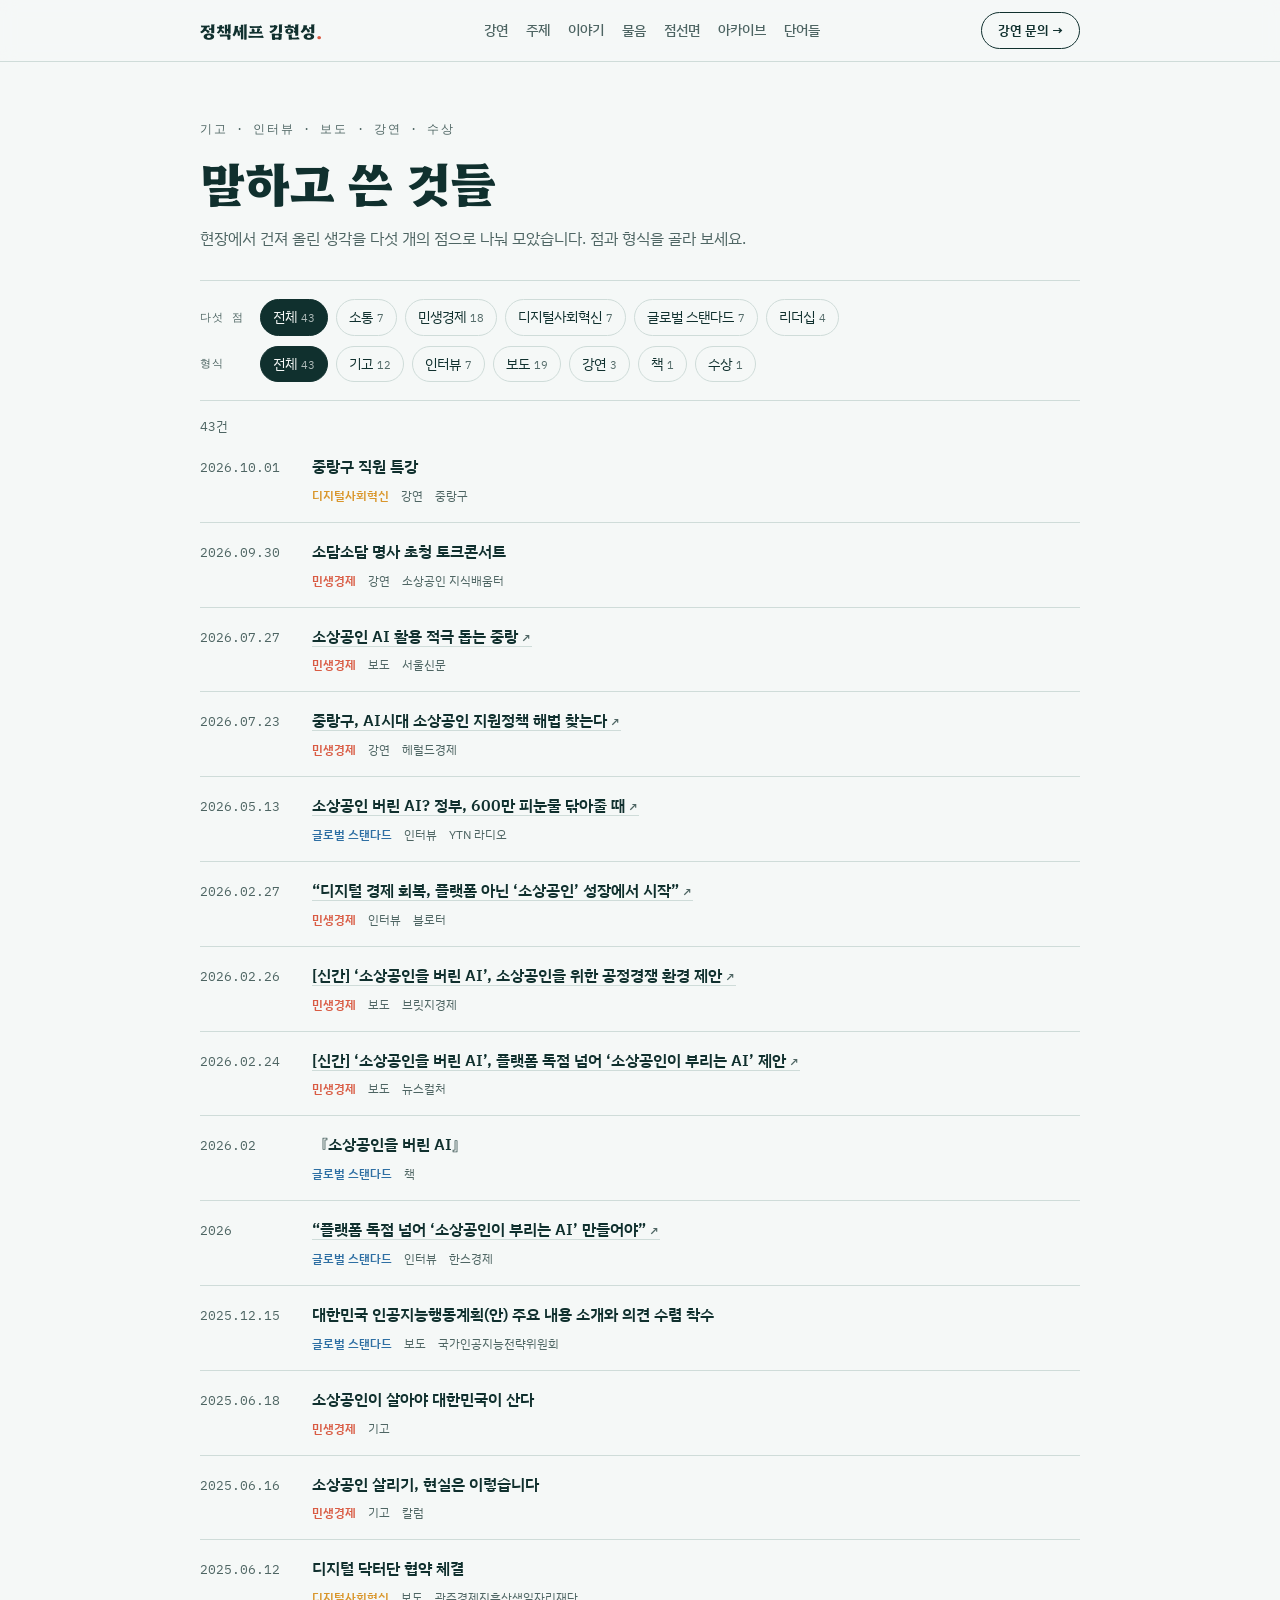
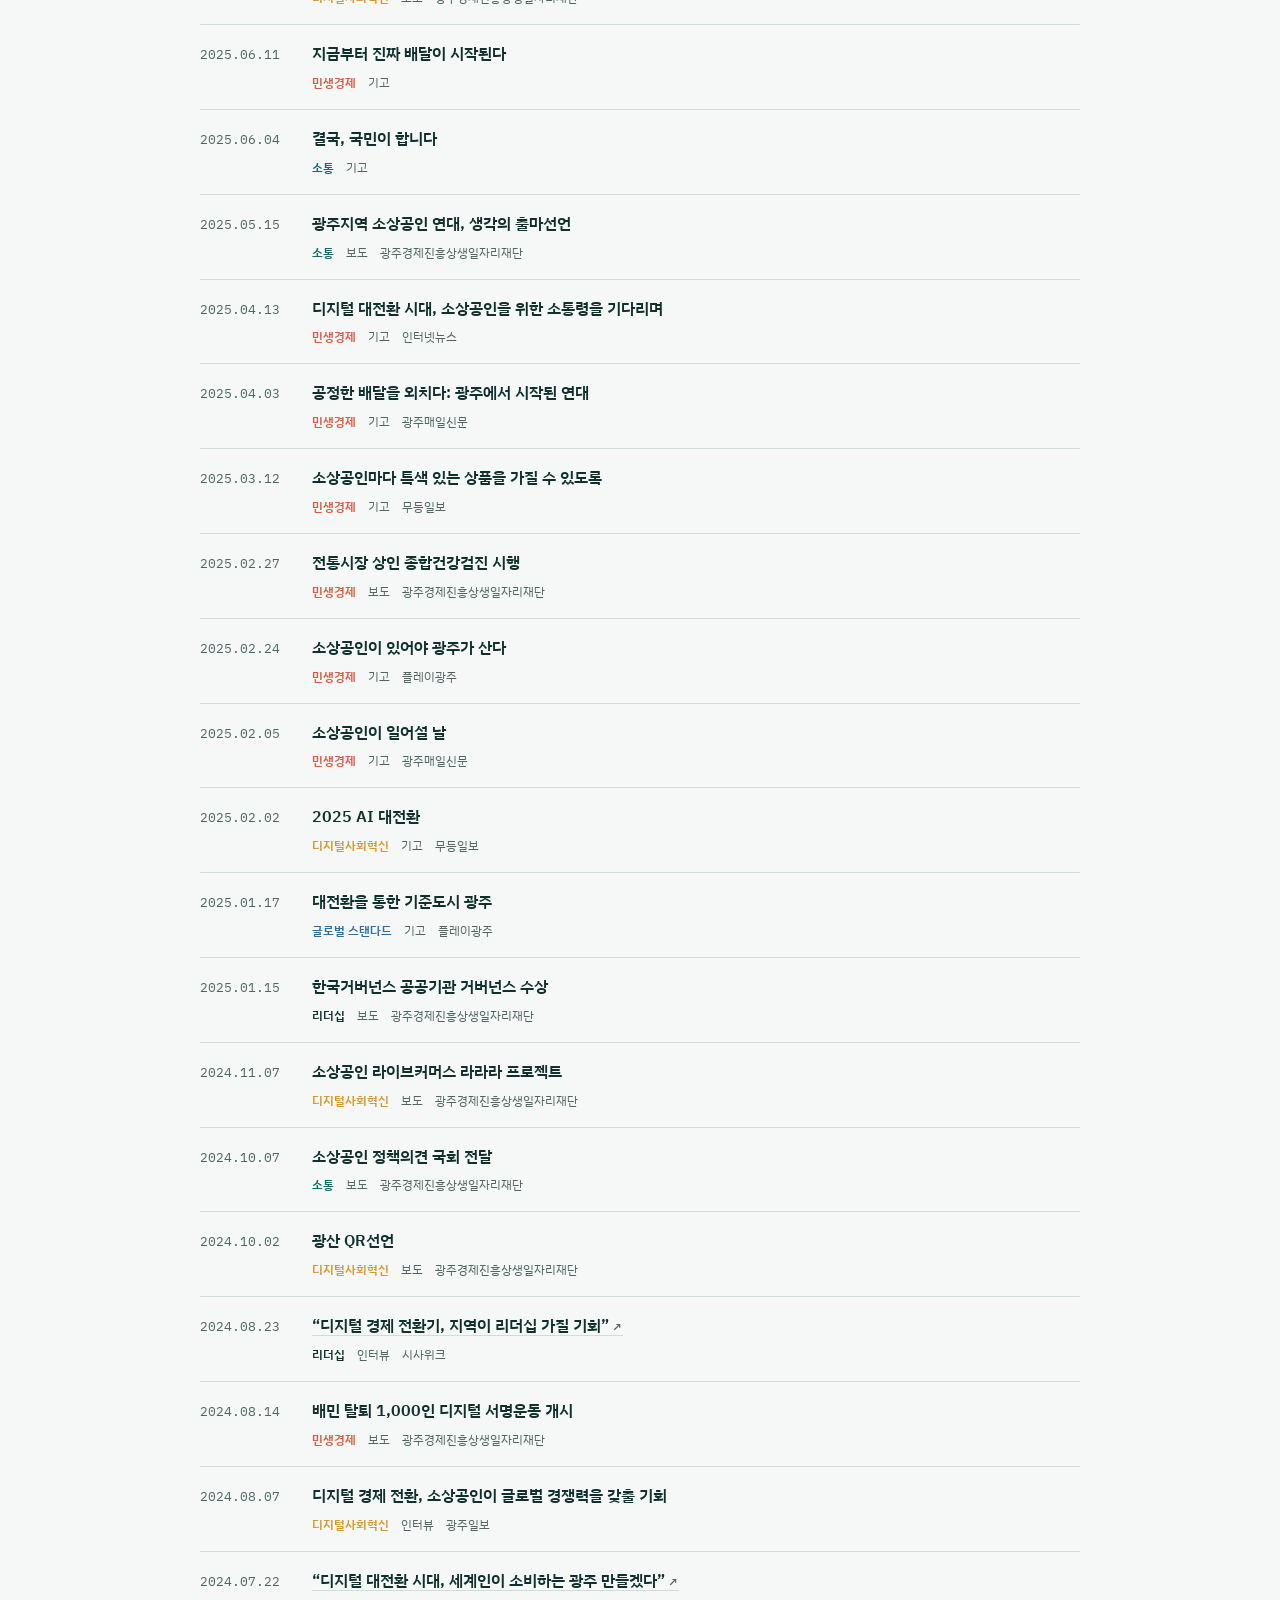
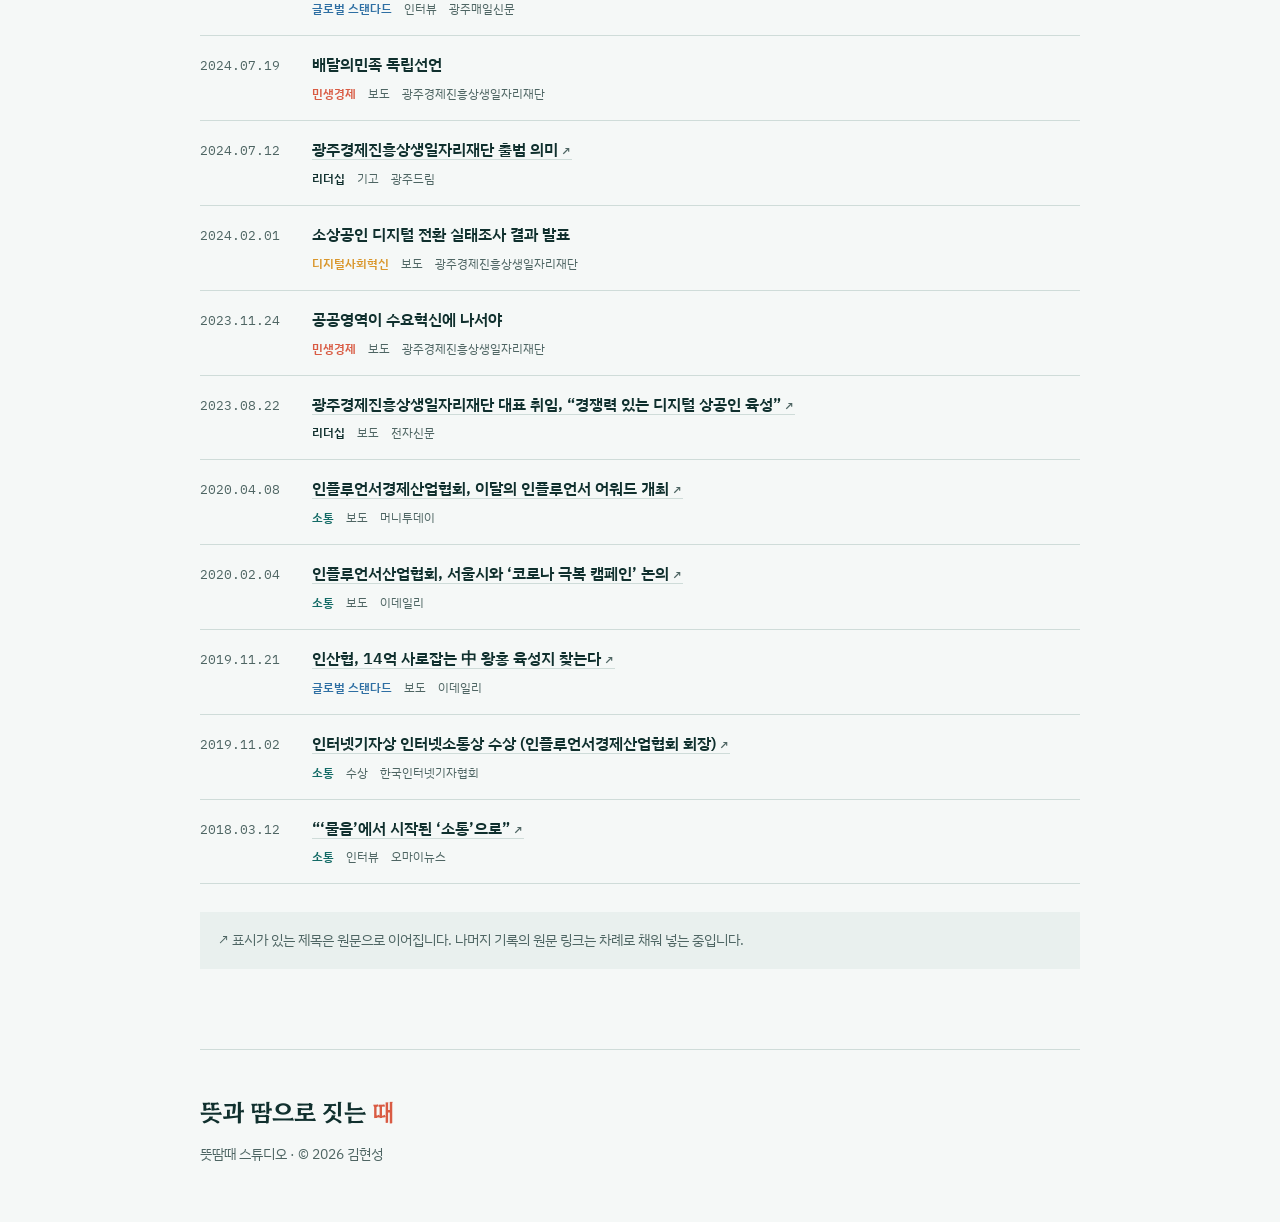
==== archive.html @ 8c2c38b9 "첫 화면 개편: 큰 세 줄 랜딩, 강연·현장, 주제, 문의 섹션 - 랜딩: 사진 타일을 품은 세 줄 헤드라인, 오른쪽 약력 태그라인, 함께 일한 곳 흐름띠 - 강연·현장(공공·골목" ====
<!doctype html>
<html lang="ko">
<head>
<meta charset="utf-8">
<meta name="viewport" content="width=device-width, initial-scale=1, viewport-fit=cover">
<meta name="description" content="정책셰프 김현성의 기고·인터뷰·보도·강연 아카이브. 소통, 민생경제, 디지털사회혁신, 글로벌 스탠다드, 리더십.">
<title>김현성 아카이브</title>
<style>html{color-scheme:light}body{margin:0}img{max-width:100%}[hidden]{display:none!important}</style>
<link rel="preconnect" href="https://fonts.googleapis.com">
<link rel="preconnect" href="https://fonts.gstatic.com" crossorigin>
<link rel="stylesheet" href="https://fonts.googleapis.com/css2?family=Hahmlet:wght@400;600;800&family=IBM+Plex+Sans+KR:wght@400;500;600&family=IBM+Plex+Mono:wght@500&display=swap">
<link rel="stylesheet" href="style.css">
<style>
.arch-head{padding-block:56px 28px;display:grid;gap:14px}
.arch-head h1{font-family:var(--display);font-weight:800;font-size:clamp(30px,6vw,48px);margin:0;line-height:1.2}
.arch-head p{margin:0;color:var(--ink-soft);max-width:60ch}
.filters{display:grid;gap:10px;padding-block:18px;border-block:1px solid var(--rule)}
.frow{display:flex;flex-wrap:wrap;gap:8px;align-items:center}
.frow .fl{font-family:var(--mono);font-size:11px;letter-spacing:.1em;color:var(--ink-soft);width:52px}
.chip{font:inherit;font-size:14px;border:1px solid var(--rule);background:var(--paper);color:var(--ink);padding:5px 12px;border-radius:999px;cursor:pointer}
.chip[aria-pressed="true"]{background:var(--ink);color:var(--paper);border-color:var(--ink)}
.chip .n{font-family:var(--mono);font-size:11px;opacity:.7;margin-left:4px}
.count{font-size:13px;color:var(--ink-soft);padding-top:14px}
.list{list-style:none;margin:0;padding:0}
.item{display:grid;grid-template-columns:92px 1fr;gap:4px 20px;padding-block:16px;border-bottom:1px solid var(--rule)}
.item .dt{font-family:var(--mono);font-size:13px;color:var(--ink-soft);font-variant-numeric:tabular-nums;padding-top:3px}
.item h3{margin:0;font-size:16px;font-weight:600;line-height:1.55}
.item h3 a{color:var(--ink);text-decoration:underline;text-decoration-color:var(--rule);text-underline-offset:4px}
.item h3 a:hover{text-decoration-color:var(--coral)}
.item h3 a::after{content:" ↗";font-size:12px;color:var(--ink-soft)}
.meta{display:flex;flex-wrap:wrap;gap:6px 12px;margin-top:6px;font-size:12px;color:var(--ink-soft)}
.tag{font-weight:600}
.tag.sotong{color:var(--teal)} .tag.minsaeng{color:var(--coral)} .tag.digital{color:var(--amber)} .tag.global{color:var(--sky)} .tag.leader{color:var(--ink)}
.todo{margin-top:28px;padding:16px 18px;background:var(--paper-2);font-size:14px;color:var(--ink-soft)}
@media (max-width:640px){.item{grid-template-columns:1fr}.frow .fl{width:100%}}
</style>
</head>
<body>
<nav class="topnav" aria-label="섹션">
  <div class="wrap navin">
    <a class="brand" href="index.html">정책셰프 김현성<i>.</i></a>
    <div class="links"><a href="index.html#talks">강연</a><a href="index.html#topics">주제</a><a href="index.html#ttam">이야기</a><a href="question.html">물음</a><a href="index.html#pillars">점선면</a><a href="archive.html" aria-current="page">아카이브</a><a href="words.html">단어들</a></div>
    <a class="nav-cta" href="index.html#contact">강연 문의 →</a>
    <button class="burger" type="button" aria-label="메뉴 열기" aria-expanded="false" aria-controls="mmenu"><span></span></button>
  </div>
  <div class="mmenu" id="mmenu" hidden>
    <a href="index.html#talks">강연</a><a href="index.html#topics">주제</a><a href="index.html#ttam">이야기</a><a href="question.html">물음</a><a href="index.html#pillars">점선면</a><a href="archive.html" aria-current="page">아카이브</a><a href="words.html">단어들</a><a href="index.html#bio">약력</a><a class="cta" href="index.html#contact">강연 문의 →</a>
  </div>
</nav>

<div class="wrap">
<header class="arch-head">
  <div class="studio">기고 · 인터뷰 · 보도 · 강연 · 수상</div>
  <h1>말하고 쓴 것들</h1>
  <p>현장에서 건져 올린 생각을 다섯 개의 점으로 나눠 모았습니다. 점과 형식을 골라 보세요.</p>
</header>

<div class="filters">
  <div class="frow" id="f-pillar"><span class="fl">다섯 점</span></div>
  <div class="frow" id="f-type"><span class="fl">형식</span></div>
</div>
<div class="count" id="count" aria-live="polite"></div>
<ol class="list" id="list"></ol>
<p class="todo">↗ 표시가 있는 제목은 원문으로 이어집니다. 나머지 기록의 원문 링크는 차례로 채워 넣는 중입니다.</p>

<footer>
  <div class="sig">뜻과 땀으로 짓는 <em>때</em></div>
  <p>뜻땀때 스튜디오 · © 2026 김현성</p>
</footer>
</div>

<script>
const PILLARS={sotong:"소통",minsaeng:"민생경제",digital:"디지털사회혁신",global:"글로벌 스탠다드",leader:"리더십"};
const TYPES=["기고","인터뷰","보도","강연","책","수상"];
// [date, type, outlet, title, pillar]
const ITEMS=[
 ["2026.07.27","보도","서울신문","소상공인 AI 활용 적극 돕는 중랑","minsaeng","https://go.seoul.co.kr/news/newsView.php?id=20260727020002"],
 ["2026.07.23","강연","헤럴드경제","중랑구, AI시대 소상공인 지원정책 해법 찾는다","minsaeng","https://biz.heraldcorp.com/article/10818464"],
 ["2026.05.13","인터뷰","YTN 라디오","소상공인 버린 AI? 정부, 600만 피눈물 닦아줄 때","global","https://www.ytn.co.kr/_ln/0103_202605131458562377"],
 ["2026","인터뷰","한스경제","“플랫폼 독점 넘어 ‘소상공인이 부리는 AI’ 만들어야”","global","http://www.hansbiz.co.kr/news/articleView.html?idxno=819596"],
 ["2026.02.27","인터뷰","블로터","“디지털 경제 회복, 플랫폼 아닌 ‘소상공인’ 성장에서 시작”","minsaeng","https://www.bloter.net/news/articleView.html?idxno=655372"],
 ["2026.02.26","보도","브릿지경제","[신간] ‘소상공인을 버린 AI’, 소상공인을 위한 공정경쟁 환경 제안","minsaeng","https://www.viva100.com/article/20260226500861"],
 ["2026.02.24","보도","뉴스컬처","[신간] ‘소상공인을 버린 AI’, 플랫폼 독점 넘어 ‘소상공인이 부리는 AI’ 제안","minsaeng","https://www.nc.press/news/articleView.html?idxno=608643"],
 ["2024.07.12","기고","광주드림","광주경제진흥상생일자리재단 출범 의미","leader","https://www.gjdream.com/news/articleView.html?idxno=646053"],
 ["2023.08.22","보도","전자신문","광주경제진흥상생일자리재단 대표 취임, “경쟁력 있는 디지털 상공인 육성”","leader","https://www.etnews.com/20230822000251"],
 ["2020.04.08","보도","머니투데이","인플루언서경제산업협회, 이달의 인플루언서 어워드 개최","sotong","https://news.mt.co.kr/mtview.php?no=2020040810281146161"],
 ["2020.02.04","보도","이데일리","인플루언서산업협회, 서울시와 ‘코로나 극복 캠페인’ 논의","sotong","https://edaily.co.kr/News/Read?mediaCodeNo=257&newsId=04054086625667240"],
 ["2019.11.21","보도","이데일리","인산협, 14억 사로잡는 中 왕홍 육성지 찾는다","global","https://edaily.co.kr/News/Read?mediaCodeNo=257&newsId=03043846622688016"],
 ["2019.11.02","수상","한국인터넷기자협회","인터넷기자상 인터넷소통상 수상 (인플루언서경제산업협회 회장)","sotong","https://www.kijanews.co.kr/5411"],
 ["2018.03.12","인터뷰","오마이뉴스","“‘물음’에서 시작된 ‘소통’으로”","sotong","http://www.ohmynews.com/NWS_Web/View/at_pg.aspx?CNTN_CD=A0002413041"],
 ["2026.10.01","강연","중랑구","중랑구 직원 특강","digital"],
 ["2026.09.30","강연","소상공인 지식배움터","소담소담 명사 초청 토크콘서트","minsaeng"],
 ["2026.02","책","","『소상공인을 버린 AI』","global"],
 ["2025.12.15","보도","국가인공지능전략위원회","대한민국 인공지능행동계획(안) 주요 내용 소개와 의견 수렴 착수","global"],
 ["2025.06.18","기고","","소상공인이 살아야 대한민국이 산다","minsaeng"],
 ["2025.06.16","기고","칼럼","소상공인 살리기, 현실은 이렇습니다","minsaeng"],
 ["2025.06.11","기고","","지금부터 진짜 배달이 시작된다","minsaeng"],
 ["2025.06.04","기고","","결국, 국민이 합니다","sotong"],
 ["2025.06.12","보도","광주경제진흥상생일자리재단","디지털 닥터단 협약 체결","digital"],
 ["2025.05.15","보도","광주경제진흥상생일자리재단","광주지역 소상공인 연대, 생각의 출마선언","sotong"],
 ["2025.04.13","기고","인터넷뉴스","디지털 대전환 시대, 소상공인을 위한 소통령을 기다리며","minsaeng"],
 ["2025.04.03","기고","광주매일신문","공정한 배달을 외치다: 광주에서 시작된 연대","minsaeng"],
 ["2025.03.12","기고","무등일보","소상공인마다 특색 있는 상품을 가질 수 있도록","minsaeng"],
 ["2025.02.27","보도","광주경제진흥상생일자리재단","전통시장 상인 종합건강검진 시행","minsaeng"],
 ["2025.02.24","기고","플레이광주","소상공인이 있어야 광주가 산다","minsaeng"],
 ["2025.02.05","기고","광주매일신문","소상공인이 일어설 날","minsaeng"],
 ["2025.02.02","기고","무등일보","2025 AI 대전환","digital"],
 ["2025.01.17","기고","플레이광주","대전환을 통한 기준도시 광주","global"],
 ["2025.01.15","보도","광주경제진흥상생일자리재단","한국거버넌스 공공기관 거버넌스 수상","leader"],
 ["2024.11.07","보도","광주경제진흥상생일자리재단","소상공인 라이브커머스 라라라 프로젝트","digital"],
 ["2024.10.07","보도","광주경제진흥상생일자리재단","소상공인 정책의견 국회 전달","sotong"],
 ["2024.10.02","보도","광주경제진흥상생일자리재단","광산 QR선언","digital"],
 ["2024.08.23","인터뷰","시사위크","“디지털 경제 전환기, 지역이 리더십 가질 기회”","leader","https://www.sisaweek.com/news/articleView.html?idxno=217495"],
 ["2024.08.14","보도","광주경제진흥상생일자리재단","배민 탈퇴 1,000인 디지털 서명운동 개시","minsaeng"],
 ["2024.08.07","인터뷰","광주일보","디지털 경제 전환, 소상공인이 글로벌 경쟁력을 갖출 기회","digital"],
 ["2024.07.22","인터뷰","광주매일신문","“디지털 대전환 시대, 세계인이 소비하는 광주 만들겠다”","global","http://www.kjdaily.com/1721559511635980052"],
 ["2024.07.19","보도","광주경제진흥상생일자리재단","배달의민족 독립선언","minsaeng"],
 ["2024.02.01","보도","광주경제진흥상생일자리재단","소상공인 디지털 전환 실태조사 결과 발표","digital"],
 ["2023.11.24","보도","광주경제진흥상생일자리재단","공공영역이 수요혁신에 나서야","minsaeng"]
];
ITEMS.sort((a,b)=>b[0].localeCompare(a[0]));
let fp=null, ft=null;
const byP=k=>ITEMS.filter(i=>i[4]===k).length, byT=k=>ITEMS.filter(i=>i[1]===k).length;
function chip(label,n,pressed,on){const b=document.createElement('button');b.className='chip';b.type='button';b.setAttribute('aria-pressed',pressed);b.innerHTML=label+'<span class="n">'+n+'</span>';b.onclick=on;return b}
function renderFilters(){
  const P=document.getElementById('f-pillar'),T=document.getElementById('f-type');
  P.querySelectorAll('.chip').forEach(c=>c.remove());T.querySelectorAll('.chip').forEach(c=>c.remove());
  P.append(chip('전체',ITEMS.length,fp===null,()=>{fp=null;setHash();render()}));
  for(const k in PILLARS)P.append(chip(PILLARS[k],byP(k),fp===k,()=>{fp=k;setHash();render()}));
  T.append(chip('전체',ITEMS.length,ft===null,()=>{ft=null;render()}));
  TYPES.forEach(t=>T.append(chip(t,byT(t),ft===t,()=>{ft=t;render()})));
}
function setHash(){try{history.replaceState(null,'',fp?'#'+fp:location.pathname)}catch(e){}}
function render(){
  renderFilters();
  const rows=ITEMS.filter(i=>(!fp||i[4]===fp)&&(!ft||i[1]===ft));
  document.getElementById('count').textContent=rows.length+'건';
  document.getElementById('list').innerHTML=rows.map(i=>`<li class="item"><div class="dt">${i[0]}</div><div><h3>${i[5]?`<a href="${i[5]}" target="_blank" rel="noopener">${i[3]}</a>`:i[3]}</h3><div class="meta"><span class="tag ${i[4]}">${PILLARS[i[4]]}</span><span>${i[1]}</span>${i[2]?`<span>${i[2]}</span>`:''}</div></div></li>`).join('');
}
const h=location.hash.slice(1); if(PILLARS[h]) fp=h;
render();
</script>
<script src="site.js"></script>
</body>
</html>
---- style.css ----
:root{
  --paper:#F5F8F7; --paper-2:#E9F0EE; --ink:#10302E; --ink-soft:#4E6563; --rule:#CFDCD9;
  --teal:#136B66; --coral:#D95B43; --amber:#D9962B; --sky:#2E6FA3;
  --display:"Hahmlet","Nanum Myeongjo",serif;
  --body:"IBM Plex Sans KR","Apple SD Gothic Neo","Malgun Gothic",sans-serif;
  --mono:"IBM Plex Mono",ui-monospace,monospace;
}
@media (prefers-color-scheme: dark){
  :root:not([data-theme="light"]){
    --paper:#0E1816; --paper-2:#16231F; --ink:#E4EEEC; --ink-soft:#9DB3AF; --rule:#2A3B38;
    --teal:#5BBFB5; --coral:#F07E66; --amber:#EDB250; --sky:#7DB3DD; color-scheme:dark;
  }
}
:root[data-theme="dark"]{
  --paper:#0E1816; --paper-2:#16231F; --ink:#E4EEEC; --ink-soft:#9DB3AF; --rule:#2A3B38;
  --teal:#5BBFB5; --coral:#F07E66; --amber:#EDB250; --sky:#7DB3DD; color-scheme:dark;
}
*{box-sizing:border-box}
img{height:auto}
body{background:var(--paper);color:var(--ink);font-family:var(--body);font-size:16px;line-height:1.75;word-break:keep-all;padding-inline:20px}
.wrap{max-width:880px;margin-inline:auto}
a{color:var(--teal)}
:focus-visible{outline:2px solid var(--coral);outline-offset:3px}

/* hero */
.hero{padding-block:72px 56px;display:grid;gap:28px}
.studio{font-family:var(--mono);font-size:12px;letter-spacing:.14em;color:var(--ink-soft);text-transform:uppercase}
.hero h1{font-family:var(--display);font-weight:800;font-size:clamp(36px,7.4vw,68px);line-height:1.18;margin:0;text-wrap:balance;letter-spacing:-.01em}
.hero h1 .chef{color:var(--coral);white-space:nowrap}
.hero h1 .name{display:block;font-size:.5em;font-weight:600;color:var(--teal);margin-top:14px}
.hands{display:flex;flex-wrap:wrap;gap:10px 28px;font-size:15px;color:var(--ink-soft)}
.hands b{color:var(--ink);font-weight:600}
.hands span::before{content:"";display:inline-block;width:8px;height:8px;border-radius:50%;background:var(--amber);margin-right:9px;vertical-align:2px}
.hands span:nth-child(2)::before{background:var(--teal)}

/* origin quote */
.origin{border-block:1px solid var(--rule);padding-block:44px;display:grid;gap:18px}
.origin .when{font-family:var(--mono);font-size:12px;color:var(--ink-soft);letter-spacing:.08em}
.origin blockquote{margin:0;font-family:var(--display);font-size:clamp(22px,3.6vw,30px);line-height:1.5;font-weight:600;text-wrap:balance}
.origin blockquote em{font-style:normal;color:var(--coral)}
.origin p{margin:0;max-width:62ch;color:var(--ink-soft)}

/* sections */
section.part{padding-block:64px 8px}
.part-head{display:grid;grid-template-columns:auto 1fr;gap:6px 20px;align-items:end;margin-bottom:32px}
.glyph{grid-row:span 2;font-family:var(--display);font-weight:800;font-size:76px;line-height:.9;color:var(--teal)}
#tteut .glyph{color:var(--coral)}
#ttae .glyph{color:var(--amber)}
.part-head .label{font-family:var(--mono);font-size:12px;letter-spacing:.12em;color:var(--ink-soft)}
.part-head h2{font-family:var(--display);font-size:clamp(22px,3.4vw,28px);margin:0;line-height:1.35;text-wrap:balance}

/* timeline scenes */
.scenes{list-style:none;margin:0;padding:0;display:grid;gap:0}
.scene{display:grid;grid-template-columns:118px 1fr;gap:4px 24px;padding-block:22px;border-top:1px solid var(--rule)}
.scene:last-child{border-bottom:1px solid var(--rule)}
.yr{font-family:var(--mono);font-size:13px;color:var(--teal);font-variant-numeric:tabular-nums;padding-top:4px}
.yr small{display:block;color:var(--ink-soft);font-family:var(--body);font-size:12px;margin-top:2px}
.scene h3{margin:0 0 4px;font-size:18px;font-weight:600;line-height:1.5}
.scene p{margin:0;color:var(--ink-soft);max-width:60ch}
.recipe{display:flex;flex-wrap:wrap;gap:6px 14px;margin-top:10px;font-size:13px}
.recipe span{color:var(--ink)}
.recipe i{font-style:normal;font-family:var(--mono);font-size:11px;letter-spacing:.06em;color:var(--amber);margin-right:6px}
.scene.fail h3::after{content:"징비";font-size:11px;font-weight:600;color:var(--coral);border:1px solid var(--coral);border-radius:3px;padding:0 6px;margin-left:10px;vertical-align:3px}

/* book */
.book{display:grid;grid-template-columns:minmax(0,200px) 1fr;gap:36px;align-items:start}
.cover{aspect-ratio:2/3;max-width:100%;background:var(--teal);color:#F5F8F7;padding:22px 18px;display:flex;flex-direction:column;justify-content:space-between;box-shadow:6px 8px 0 var(--paper-2)}
.cover .t{font-family:var(--display);font-weight:800;font-size:25px;line-height:1.3}
.cover .s{font-size:11px;line-height:1.5;opacity:.85}
.cover .a{font-family:var(--mono);font-size:11px;letter-spacing:.1em}
.book-body p{margin:0 0 14px;max-width:60ch}
.axes{display:grid;grid-template-columns:repeat(3,1fr);gap:1px;background:var(--rule);border:1px solid var(--rule);margin-top:22px}
.axes div{background:var(--paper);padding:16px}
.axes b{font-family:var(--display);font-size:22px;display:block;color:var(--teal)}
.axes div:nth-child(2) b{color:var(--coral)}
.axes div:nth-child(3) b{color:var(--amber)}
.axes span{font-size:13px;color:var(--ink-soft);line-height:1.6;display:block;margin-top:4px}
.shelf{margin-top:22px;font-size:14px;color:var(--ink-soft)}
.shelf b{color:var(--ink);font-weight:600}

/* now */
.now{display:grid;grid-template-columns:repeat(2,minmax(0,1fr));gap:28px 36px}
.now div{border-top:2px solid var(--ink);padding-top:14px}
.now .k{font-family:var(--mono);font-size:11px;letter-spacing:.1em;color:var(--ink-soft)}
.now h3{margin:4px 0 6px;font-size:18px;font-weight:600}
.now p{margin:0;color:var(--ink-soft);font-size:15px}

/* footer */
footer{margin-top:80px;padding-block:40px 56px;border-top:1px solid var(--rule);display:grid;gap:10px}
footer .sig{font-family:var(--display);font-size:24px;font-weight:600}
footer .sig em{font-style:normal;color:var(--coral)}
footer p{margin:0;color:var(--ink-soft);font-size:14px}

@media (max-width:640px){
  .hero{padding-block:48px 40px}
  .scene{grid-template-columns:1fr}
  .book{grid-template-columns:1fr}
  .cover{max-width:180px}
  .axes{grid-template-columns:1fr}
  .now{grid-template-columns:1fr}
  .glyph{font-size:60px}
}

/* nav */
.topnav{position:sticky;top:env(safe-area-inset-top,0px);z-index:10;background:color-mix(in srgb,var(--paper) 88%,transparent);backdrop-filter:blur(8px);border-bottom:1px solid var(--rule);margin-inline:-20px;padding-inline:20px}
.navin{display:flex;justify-content:space-between;align-items:center;padding-block:12px}
.brand{font-family:var(--display);font-weight:800;font-size:17px;color:var(--ink);text-decoration:none}
.links{display:flex;gap:18px}
.links a{color:var(--ink-soft);text-decoration:none;font-size:14px;font-weight:500}
.links a:hover{color:var(--coral)}
html{scroll-behavior:smooth;scroll-padding-top:64px}
@media (prefers-reduced-motion:reduce){html{scroll-behavior:auto}}
/* hero with photo */
.hero{grid-template-columns:1.15fr 1fr;align-items:center;gap:36px}
.hero-text{display:grid;gap:26px}
.hero-photo{margin:0;position:relative}
.hero-photo img{display:block;width:100%;aspect-ratio:4/5;object-fit:cover;object-position:62% 30%;filter:saturate(.9)}
.hero-photo::after{content:"";position:absolute;inset:14px -14px -14px 14px;border:2px solid var(--coral);z-index:-1}
/* numbers */
.numbers{display:grid;grid-template-columns:repeat(4,1fr);gap:1px;background:var(--rule);border-block:1px solid var(--rule);margin:0 0 8px}
.numbers div{background:var(--paper);padding:18px 14px}
.numbers dt{font-family:var(--display);font-weight:800;font-size:clamp(22px,3vw,30px);color:var(--teal);font-variant-numeric:tabular-nums;line-height:1.2}
.numbers div:nth-child(2) dt{color:var(--amber)}
.numbers div:nth-child(4) dt{color:var(--coral)}
.numbers dd{margin:4px 0 0;font-size:13px;color:var(--ink-soft);line-height:1.5}
/* figures */
figure{margin:0}
figcaption{font-size:13px;color:var(--ink-soft);margin-top:8px}
.wide img{display:block;width:100%;aspect-ratio:16/8;object-fit:cover;object-position:50% 40%}
.clip{margin-top:16px;max-width:520px}
.clip img{display:block;width:100%;height:auto;border:1px solid var(--rule)}
/* talks */
.talks{display:grid;grid-template-columns:minmax(0,240px) 1fr;gap:32px;align-items:start;margin-top:48px;padding:28px;background:var(--paper-2)}
.poster img{display:block;width:100%;height:auto}
.talk-list .label{font-family:var(--mono);font-size:12px;letter-spacing:.12em;color:var(--coral);margin-bottom:12px}
.talk{display:grid;grid-template-columns:72px 1fr;gap:16px;padding-block:16px;border-top:1px solid var(--rule)}
.talk .d{font-family:var(--display);font-weight:800;font-size:26px;line-height:1.1;color:var(--ink);font-variant-numeric:tabular-nums}
.talk .d small{display:block;font-family:var(--body);font-weight:500;font-size:12px;color:var(--ink-soft);margin-top:4px}
.talk h3{margin:0 0 4px;font-size:17px;font-weight:600}
.talk p{margin:0;font-size:14px;color:var(--ink-soft)}
/* bio */
.bio{display:grid;grid-template-columns:minmax(0,180px) 1fr;gap:36px;align-items:start}
.portrait{display:block;width:100%;aspect-ratio:4/5;object-fit:cover}
.bio-cols{display:grid;grid-template-columns:repeat(3,minmax(0,1fr));gap:24px}
.bio h3{font-size:13px;font-family:var(--mono);letter-spacing:.1em;color:var(--teal);margin:0 0 10px;font-weight:500}
.bio ul{list-style:none;margin:0;padding:0;display:grid;gap:10px}
.bio li{font-size:15px;line-height:1.5}
.bio li span{display:block;font-size:12px;color:var(--ink-soft);font-family:var(--mono)}
@media (max-width:760px){
  .hero{grid-template-columns:1fr}
  .hero-photo{max-width:400px;margin-right:14px}
  .numbers{grid-template-columns:repeat(2,1fr)}
  .talks{grid-template-columns:1fr;padding:20px}
  .poster{max-width:220px}
  .bio{grid-template-columns:1fr}
  .portrait{max-width:160px}
  .bio-cols{grid-template-columns:1fr}
  .wide img{aspect-ratio:4/3}
}

/* 점선면 */
.dsm{display:grid;grid-template-columns:minmax(0,1.1fr) minmax(0,1fr);gap:32px;align-items:center;margin-bottom:36px}
.star{width:100%;max-width:460px;height:auto;overflow:visible}
.star .pent{fill:none;stroke:var(--rule);stroke-width:1.5;stroke-dasharray:4 5}
.star .face{fill:var(--paper-2);fill-rule:nonzero}
.star .line{fill:none;stroke:var(--ink);stroke-width:1.6;stroke-linejoin:round}
.star text{font-family:var(--body);font-size:17px;font-weight:600;fill:var(--ink)}
.star .node circle{stroke:var(--paper);stroke-width:4;transition:r .2s}
.star .node:hover circle,.star .node:focus circle,.star .node.on circle{r:15}
.star .node:hover text,.star .node.on text{fill:var(--coral)}
.dsm-key{margin:0;display:grid;gap:14px}
.dsm-key div{display:grid;grid-template-columns:44px 1fr;gap:12px;align-items:baseline}
.dsm-key dt{font-family:var(--display);font-weight:800;font-size:28px;color:var(--teal);line-height:1}
.dsm-key div:nth-child(2) dt{color:var(--coral)}
.dsm-key div:nth-child(3) dt{color:var(--amber)}
.dsm-key dd{margin:0;font-size:15px;color:var(--ink-soft)}
.dsm-note{margin:6px 0 0;font-family:var(--display);font-weight:600;font-size:18px;color:var(--ink)}
.pillars{display:grid;gap:0;border-top:1px solid var(--rule)}
.pillar{display:grid;grid-template-columns:170px 1fr;gap:6px 24px;padding-block:20px;border-bottom:1px solid var(--rule);text-decoration:none;color:var(--ink);transition:background .2s}
.pillar:hover,.pillar.on{background:var(--paper-2)}
.pk{font-family:var(--mono);font-size:13px;letter-spacing:.04em;padding-top:4px;padding-left:6px}
.pillar[data-k="sotong"] .pk{color:var(--teal)}
.pillar[data-k="minsaeng"] .pk{color:var(--coral)}
.pillar[data-k="digital"] .pk{color:var(--amber)}
.pillar[data-k="global"] .pk{color:var(--sky)}
.pillar[data-k="leader"] .pk{color:var(--ink)}
.pillar h3{margin:0 0 4px;font-family:var(--display);font-size:20px;line-height:1.4;text-wrap:balance}
.pillar p{margin:0;font-size:15px;color:var(--ink-soft);max-width:60ch}
.pillar .sig{font-size:13px;color:var(--ink);margin-top:8px}
.pillar .sig::after{content:" →";color:var(--coral)}
@media (max-width:760px){
  .dsm{grid-template-columns:1fr}
  .star{max-width:360px;margin-inline:auto}
  .pillar{grid-template-columns:1fr}
}

/* pull quotes, theses, lists */
.said{margin:12px 0 0;font-family:var(--display);font-weight:600;font-size:16px;color:var(--ink);padding-left:12px;border-left:3px solid var(--coral);max-width:40ch}
.said::before{content:"“"}.said::after{content:"”"}
.theses{margin:0 0 18px;padding:0;list-style:none;display:grid;gap:8px;counter-reset:t}
.theses li{counter-increment:t;display:grid;grid-template-columns:28px 1fr;font-size:15px;line-height:1.6}
.theses li::before{content:counter(t);font-family:var(--mono);font-size:12px;color:var(--coral);padding-top:3px}
.lists{margin-top:12px;border-top:1px solid var(--rule);padding-top:10px}
.lists summary{cursor:pointer;font-weight:600;font-size:15px;padding-block:4px}
.lists summary:hover{color:var(--coral)}
.lists ol{margin:10px 0 4px;padding-left:22px;display:grid;gap:6px;font-size:14px;color:var(--ink-soft)}
.lists ol b{color:var(--ink);font-weight:600;margin-right:8px}
.links{flex-wrap:wrap;justify-content:flex-end;row-gap:4px}
@media (max-width:480px){.links{gap:12px}.links a{font-size:13px}}
@media (max-width:420px){.links{gap:10px}.links a{font-size:12.5px}.brand{font-size:15px}}
.lists + .said{margin-top:18px}

.star text .m{font-size:14.5px;font-weight:600;fill:var(--coral)}
.pk b{display:block;font-family:var(--display);font-weight:800;font-size:19px;letter-spacing:0;margin-top:4px;color:var(--ink)}

/* ═══ 랜딩 개편 — 큰 세 줄 헤드라인, ↘ 섹션 머리, 문의 카드 ═══ */
.brand i{font-style:normal;color:var(--coral)}
.navin{gap:16px}
.nav-cta{flex-shrink:0;font-size:13px;font-weight:600;color:var(--ink);text-decoration:none;border:1.5px solid var(--ink);border-radius:999px;padding:6px 16px;transition:background .2s,border-color .2s,color .2s}
.nav-cta:hover{background:var(--coral);border-color:var(--coral);color:#fff}
.burger{display:none;width:38px;height:38px;border:1.5px solid var(--rule);border-radius:8px;background:transparent;cursor:pointer;place-items:center;padding:0}
.burger span,.burger span::before,.burger span::after{display:block;width:16px;height:2px;background:var(--ink);border-radius:2px;position:relative;transition:transform .2s,background .2s}
.burger span::before,.burger span::after{content:"";position:absolute;left:0}
.burger span::before{top:-5px}.burger span::after{top:5px}
.burger[aria-expanded="true"] span{background:transparent}
.burger[aria-expanded="true"] span::before{transform:translateY(5px) rotate(45deg)}
.burger[aria-expanded="true"] span::after{transform:translateY(-5px) rotate(-45deg)}
.mmenu{display:flex;flex-direction:column;border-top:1px solid var(--rule);margin-inline:-20px}
.mmenu[hidden]{display:none}
.mmenu a{padding:14px 20px;border-bottom:1px solid var(--rule);color:var(--ink);text-decoration:none;font-weight:600;font-size:15px}
.mmenu a:hover,.mmenu .cta{color:var(--coral)}
@media (max-width:760px){
  .topnav .links,.nav-cta{display:none}
  .burger{display:grid}
}

/* landing */
.landing{padding-block:48px 0}
.land-split{display:flex;align-items:flex-end;justify-content:space-between;gap:28px}
.land-block{margin:0;flex:1;min-width:0;font-family:var(--display);font-weight:800;font-size:clamp(40px,9.4vw,92px);line-height:1.06;letter-spacing:-.03em}
.land-line{display:block;white-space:nowrap}
.land-line:first-child{display:flex;align-items:center;gap:.16em}
.land-photo{display:inline-block;width:.98em;height:.98em;border-radius:.13em;overflow:hidden;flex-shrink:0;background:var(--paper-2)}
.land-photo img{display:block;width:100%;height:100%;object-fit:cover;object-position:50% 18%}
.land-block .ast{font-style:normal;color:var(--coral);font-size:.62em;vertical-align:.5em;margin-left:.06em}
.land-block .dot{font-style:normal;color:var(--coral);margin-right:.04em}
.land-tag{flex-shrink:0;max-width:250px;text-align:right;font-size:14px;line-height:1.4;color:var(--ink-soft);padding-bottom:10px}
.land-tag p{margin:0 0 10px}.land-tag p:last-child{margin:0}
.land-tag p:first-child{color:var(--ink);font-weight:600}
.land-note{margin:22px 0 0;max-width:52ch;font-size:15px;color:var(--ink-soft)}
.land-note i{font-style:normal;color:var(--coral);font-weight:700;margin-right:4px}
.land-bottom{display:flex;align-items:center;justify-content:space-between;gap:20px;flex-wrap:wrap;margin-top:26px}
.land-actions{display:flex;align-items:center;gap:20px;flex-wrap:wrap}
.btn-dark{display:inline-flex;align-items:center;font-size:14px;font-weight:600;color:var(--paper);background:var(--ink);border:1.5px solid var(--ink);border-radius:999px;padding:10px 24px;text-decoration:none;transition:background .2s,border-color .2s}
.btn-dark:hover{background:var(--coral);border-color:var(--coral);color:#fff}
.btn-text{font-size:14px;font-weight:600;color:var(--ink-soft);text-decoration:none;padding-block:6px;border-bottom:1.5px solid currentColor}
.btn-text:hover{color:var(--coral)}
.scroll-cta{display:flex;align-items:center;gap:10px;font-family:var(--mono);font-size:12px;letter-spacing:.06em;color:var(--ink);text-decoration:none}
.scroll-circle{width:36px;height:36px;border-radius:50%;background:var(--ink);color:var(--paper);display:grid;place-items:center;font-family:var(--body);font-size:16px}
.marquee{display:flex;align-items:center;gap:18px;border-top:1px solid var(--rule);margin-top:28px;padding-block:18px}
.marquee-label{flex-shrink:0;font-size:12px;font-weight:600;letter-spacing:.04em;color:var(--coral)}
.marquee-win{overflow:hidden;flex:1;min-width:0;-webkit-mask-image:linear-gradient(90deg,transparent,#000 48px,#000 calc(100% - 48px),transparent);mask-image:linear-gradient(90deg,transparent,#000 48px,#000 calc(100% - 48px),transparent)}
.marquee-track{display:flex;gap:44px;width:max-content;animation:marquee 46s linear infinite}
.marquee-track:hover{animation-play-state:paused}
.marquee-track span{font-weight:600;font-size:15px;color:var(--ink-soft);opacity:.75;white-space:nowrap}
@keyframes marquee{to{transform:translateX(calc(-50% - 22px))}}
@media (prefers-reduced-motion:reduce){.marquee-track{animation:none;flex-wrap:wrap;width:auto;gap:8px 24px}.marquee-track span[aria-hidden]{display:none}}
@media (max-width:900px){
  .land-split{flex-direction:column;align-items:flex-start;gap:18px}
  .land-tag{text-align:left;padding-bottom:0}
  .land-tag p{display:inline}.land-tag p:not(:last-child)::after{content:" · "}
}
@media (max-width:640px){
  .landing{padding-top:32px}
  .scroll-cta{display:none}
  .land-block{font-size:clamp(34px,12.4vw,64px)}
  .marquee{flex-direction:column;align-items:stretch;gap:10px}
}

/* ↘ 섹션 머리 */
.sec{padding-top:8px}
.s-head{display:flex;align-items:baseline;justify-content:space-between;gap:8px 20px;flex-wrap:wrap;padding:64px 0 22px;border-bottom:1px solid var(--rule);margin-bottom:28px}
.s-head h2{margin:0;font-family:var(--display);font-weight:800;font-size:clamp(32px,5.4vw,48px);line-height:1.05;letter-spacing:-.03em}
.s-arrow{color:var(--coral);margin-left:6px}
.s-meta{margin:0;font-size:14px;color:var(--ink-soft)}

/* 강연 · 현장 */
.p-cols{display:grid;grid-template-columns:repeat(3,minmax(0,1fr));gap:14px}
.p-col{background:var(--paper-2);border-radius:14px;padding:22px 20px}
.p-col-label{font-size:13px;font-weight:600;letter-spacing:.04em;color:var(--coral);padding-bottom:12px;margin-bottom:4px;border-bottom:1px solid var(--rule)}
.p-col ul{list-style:none;margin:0;padding:0}
.p-col li{font-weight:600;font-size:15px;line-height:1.45;padding-block:10px;border-bottom:1px solid var(--rule)}
.p-col li:last-child{border-bottom:0;padding-bottom:0}
.p-col li span{display:block;font-weight:400;font-size:12px;color:var(--ink-soft);margin-top:2px}
#talks .talks{margin-top:14px;border-radius:14px}
.talk-more{margin:14px 0 0;font-size:14px}
.talk-more a{color:var(--ink);text-decoration:none;border-bottom:1px solid var(--coral)}
@media (max-width:760px){.p-cols{grid-template-columns:1fr}}

/* 주제 */
.t-grid{display:grid;grid-template-columns:repeat(2,minmax(0,1fr));gap:14px}
.t-card{background:var(--paper-2);border-radius:18px;padding:24px 22px;border-top:4px solid var(--teal);transition:transform .25s}
.t-card[data-k="minsaeng"]{border-top-color:var(--coral)}
.t-card[data-k="digital"]{border-top-color:var(--amber)}
.t-card[data-k="global"]{border-top-color:var(--sky)}
.t-card:hover,.t-card.on{transform:translateY(-3px)}
.t-k{font-size:12px;font-weight:600;letter-spacing:.04em;color:var(--ink-soft)}
.t-card h3{margin:4px 0 10px;font-family:var(--display);font-weight:800;font-size:clamp(19px,2.4vw,23px);line-height:1.35;letter-spacing:-.02em}
.t-card ul{list-style:none;margin:0;padding:0}
.t-card li{position:relative;padding-left:18px;font-size:15px;line-height:1.8;color:var(--ink-soft)}
.t-card li::before{content:"→";position:absolute;left:0;color:var(--coral);font-size:12px;top:2px}
@media (max-width:640px){.t-grid{grid-template-columns:1fr}}

/* 문의 */
.contact-card{margin-top:72px;background:var(--paper-2);border-radius:20px;padding:56px 44px;text-align:center}
.contact-icon{width:56px;height:56px;border-radius:12px;background:var(--coral);color:#fff;display:grid;place-items:center;margin:0 auto 20px;font-family:var(--display);font-weight:800;font-size:26px}
.contact-card h2{margin:0 0 12px;font-family:var(--display);font-weight:800;font-size:clamp(28px,4.6vw,42px);letter-spacing:-.03em;line-height:1.2}
.contact-card > p{margin:0 auto 30px;max-width:520px;color:var(--ink-soft);font-size:15px}
.contact-form{max-width:620px;margin:0 auto;text-align:left;display:grid;gap:12px}
.form-row{display:grid;grid-template-columns:1fr 1fr;gap:12px}
.f-field{width:100%;font:inherit;font-size:15px;color:var(--ink);background:var(--paper);border:1.5px solid transparent;border-radius:12px;padding:12px 15px;outline:none;transition:border-color .2s}
.f-field::placeholder{color:var(--ink-soft);opacity:.7}
.f-field:focus{border-color:var(--coral)}
textarea.f-field{min-height:130px;resize:vertical}
.chips{border:0;margin:0;padding:0;display:flex;flex-wrap:wrap;align-items:center;gap:8px}
.chips legend{float:left;font-size:13px;font-weight:600;color:var(--ink-soft);margin-right:6px}
.type-chip input{position:absolute;opacity:0;pointer-events:none}
.type-chip span{display:inline-block;cursor:pointer;font-size:13px;font-weight:600;padding:6px 15px;border-radius:999px;border:1.5px solid var(--rule);background:var(--paper);color:var(--ink-soft);transition:all .18s}
.type-chip span:hover{border-color:var(--coral);color:var(--coral)}
.type-chip input:checked + span{background:var(--coral);border-color:var(--coral);color:#fff}
.type-chip input:focus-visible + span{outline:2px solid var(--coral);outline-offset:2px}
.btn-submit{font:inherit;font-size:15px;font-weight:600;background:var(--ink);color:var(--paper);border:0;border-radius:999px;padding:13px 24px;cursor:pointer;transition:background .2s}
.btn-submit:hover{background:var(--coral);color:#fff}
.form-msg{margin:0;font-size:13px;color:var(--coral);min-height:1em}
.contact-off{margin:0;font-size:15px;color:var(--ink)}
@media (max-width:640px){.contact-card{padding:40px 20px}.form-row{grid-template-columns:1fr}}

/* footer */
.site-foot{display:flex;flex-wrap:wrap;align-items:flex-end;justify-content:space-between;gap:16px 28px}
.foot-links{display:flex;gap:16px}
.foot-links a{color:var(--ink-soft);text-decoration:none}
.foot-links a:hover{color:var(--coral)}
.foot-copy{font-size:13px!important}

/* 스크롤 등장 — JS가 켜졌을 때만 숨긴다 */
.js-reveal .reveal{opacity:0;transform:translateY(18px);transition:opacity .55s ease,transform .55s cubic-bezier(.34,1.56,.64,1)}
.js-reveal .reveal.visible{opacity:1;transform:none}
.js-reveal .rd1{transition-delay:.08s}.js-reveal .rd2{transition-delay:.16s}.js-reveal .rd3{transition-delay:.24s}

#talks .talk-list .label{font-family:var(--body);font-weight:600;letter-spacing:.04em}
#talks .talks{grid-template-columns:minmax(0,200px) 1fr}
@media (max-width:900px){.land-tag{max-width:none}}
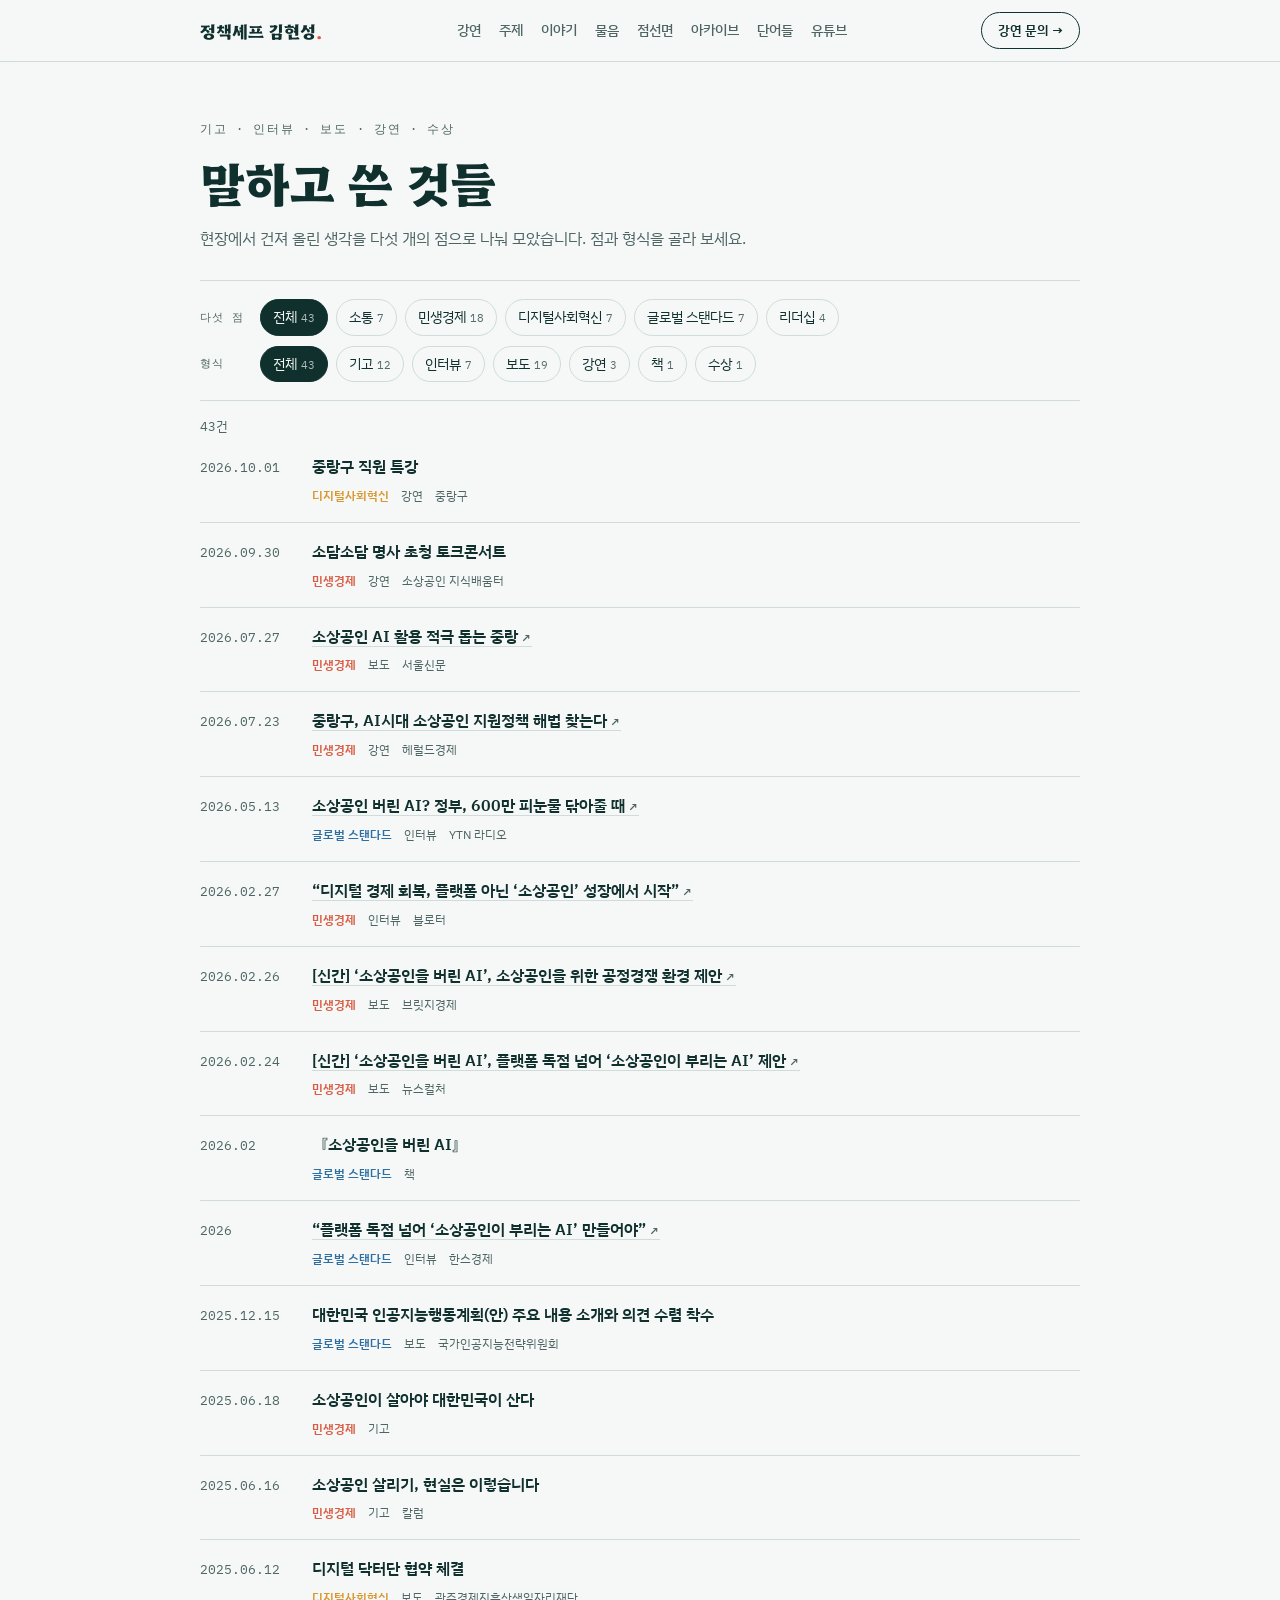
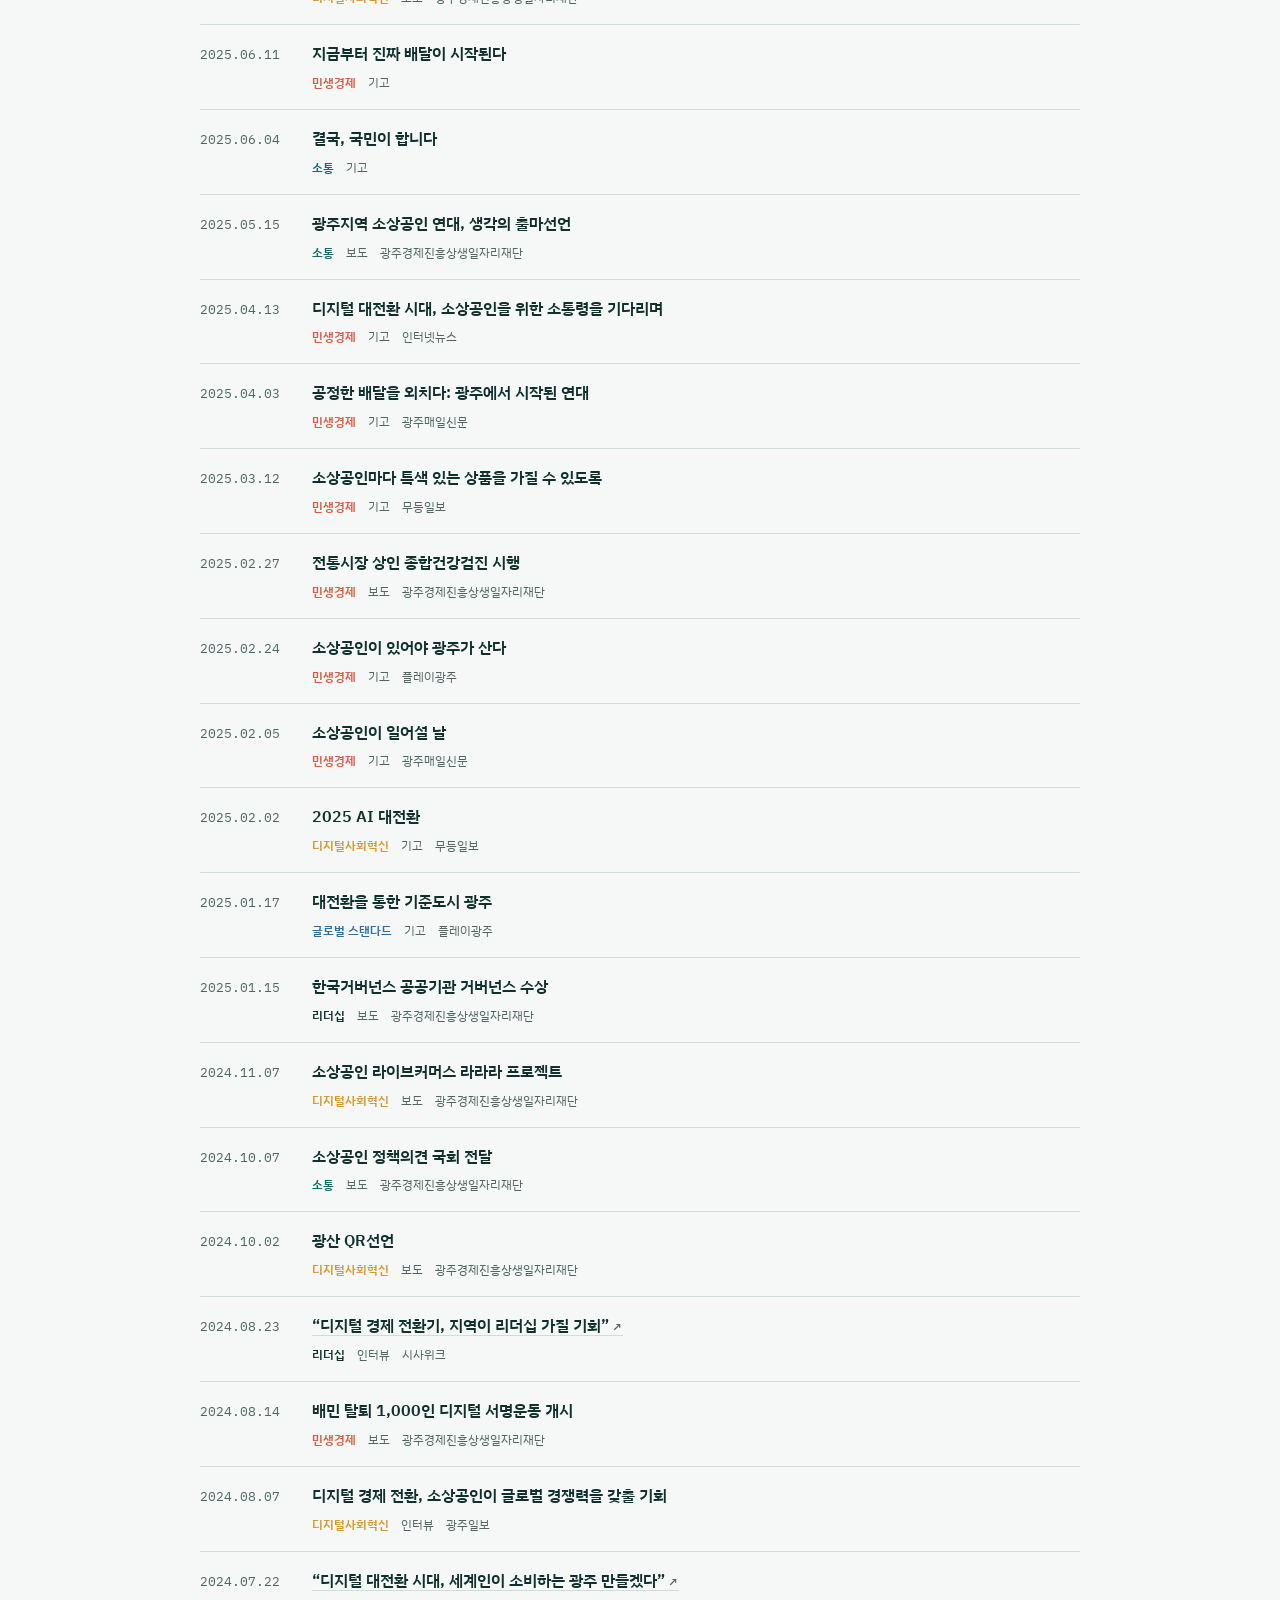
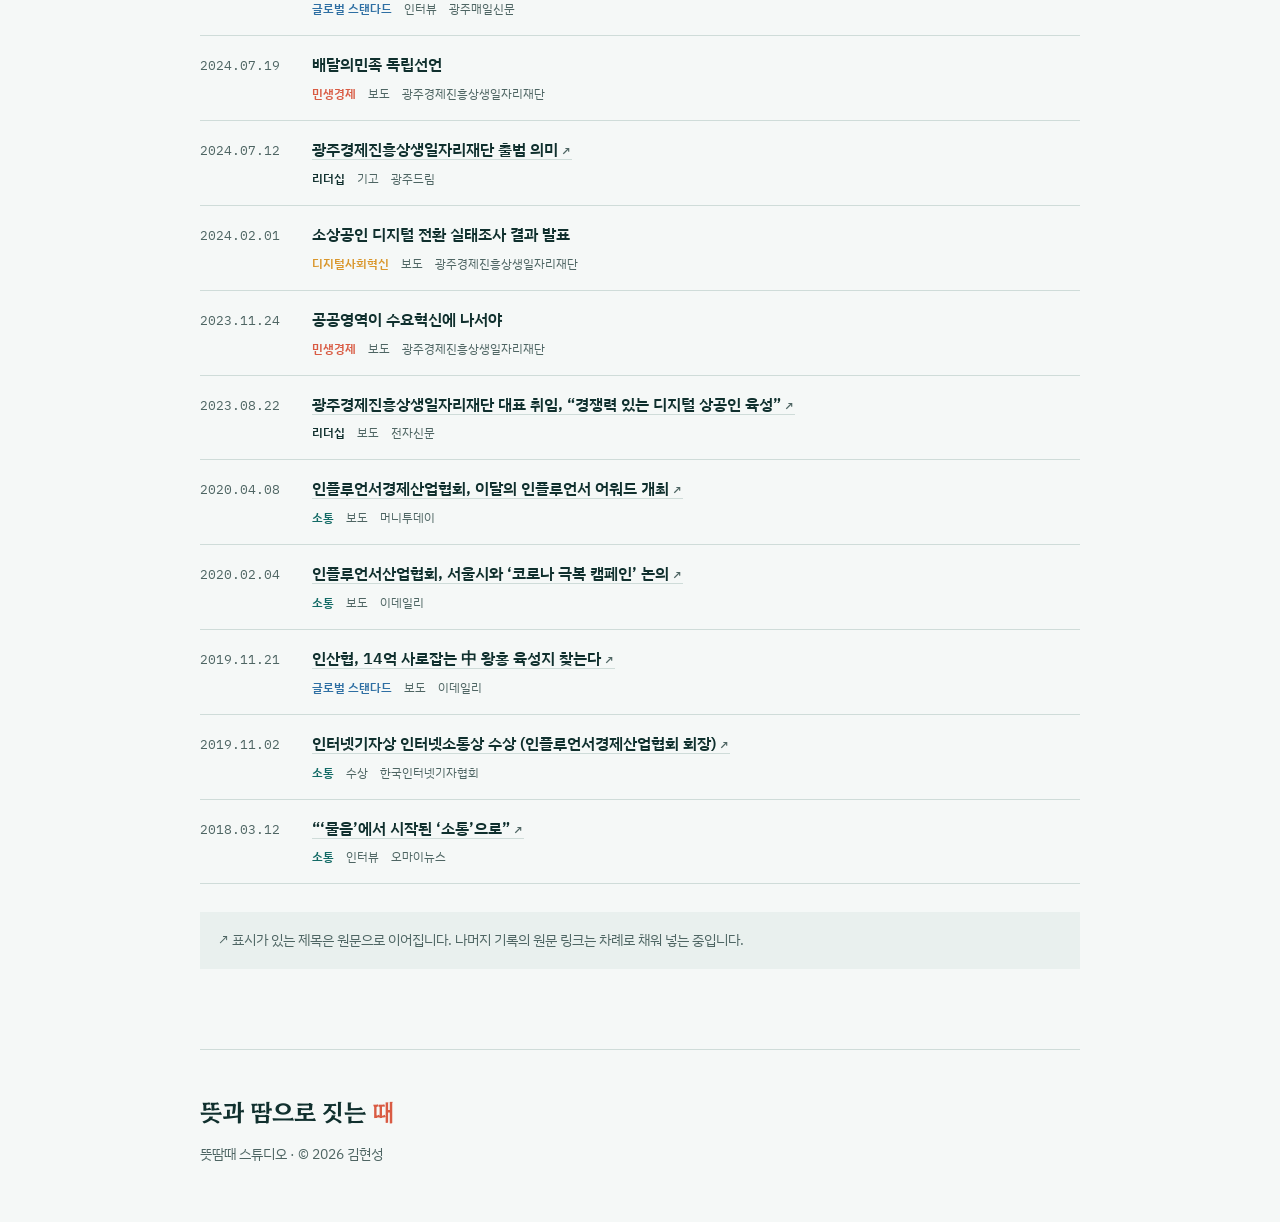
==== commit a6beffb2: "유튜브·페이스북 연결, 문의 메일 주소 설정 - 첫 화면과 맨 아래에 유튜브(호위어사들)·페이스북 아이콘 링크 - 유튜브 섹션(채널 카드) 추가, 모든 페이지 메뉴에 유튜브 항목 " ====
--- a/archive.html
+++ b/archive.html
@@ -39,12 +39,12 @@
 <nav class="topnav" aria-label="섹션">
   <div class="wrap navin">
     <a class="brand" href="index.html">정책셰프 김현성<i>.</i></a>
-    <div class="links"><a href="index.html#talks">강연</a><a href="index.html#topics">주제</a><a href="index.html#ttam">이야기</a><a href="question.html">물음</a><a href="index.html#pillars">점선면</a><a href="archive.html" aria-current="page">아카이브</a><a href="words.html">단어들</a></div>
+    <div class="links"><a href="index.html#talks">강연</a><a href="index.html#topics">주제</a><a href="index.html#ttam">이야기</a><a href="question.html">물음</a><a href="index.html#pillars">점선면</a><a href="archive.html" aria-current="page">아카이브</a><a href="words.html">단어들</a><a href="index.html#youtube">유튜브</a></div>
     <a class="nav-cta" href="index.html#contact">강연 문의 →</a>
     <button class="burger" type="button" aria-label="메뉴 열기" aria-expanded="false" aria-controls="mmenu"><span></span></button>
   </div>
   <div class="mmenu" id="mmenu" hidden>
-    <a href="index.html#talks">강연</a><a href="index.html#topics">주제</a><a href="index.html#ttam">이야기</a><a href="question.html">물음</a><a href="index.html#pillars">점선면</a><a href="archive.html" aria-current="page">아카이브</a><a href="words.html">단어들</a><a href="index.html#bio">약력</a><a class="cta" href="index.html#contact">강연 문의 →</a>
+    <a href="index.html#talks">강연</a><a href="index.html#topics">주제</a><a href="index.html#ttam">이야기</a><a href="question.html">물음</a><a href="index.html#pillars">점선면</a><a href="archive.html" aria-current="page">아카이브</a><a href="words.html">단어들</a><a href="index.html#bio">약력</a><a href="index.html#youtube">유튜브</a><a class="cta" href="index.html#contact">강연 문의 →</a>
   </div>
 </nav>
 
--- a/style.css
+++ b/style.css
@@ -350,3 +350,25 @@
 #talks .talk-list .label{font-family:var(--body);font-weight:600;letter-spacing:.04em}
 #talks .talks{grid-template-columns:minmax(0,200px) 1fr}
 @media (max-width:900px){.land-tag{max-width:none}}
+
+/* 유튜브 */
+.social-yt{display:inline-flex;align-items:center;gap:8px;color:#FF0000;text-decoration:none;font-size:14px;font-weight:600}
+.social-yt span{color:var(--ink)}
+.social-yt:hover{opacity:.7}
+.yt-card{display:flex;align-items:center;gap:20px;background:var(--paper-2);border-radius:18px;padding:28px 32px;text-decoration:none;color:var(--ink);transition:transform .25s}
+.yt-card:hover{transform:translateY(-3px)}
+.yt-logo{width:64px;height:64px;border-radius:16px;background:#FF0000;color:#fff;display:grid;place-items:center;flex-shrink:0}
+.yt-text{flex:1;display:grid;gap:2px}
+.yt-k{font-size:12px;font-weight:600;letter-spacing:.04em;color:var(--ink-soft)}
+.yt-text strong{font-family:var(--display);font-weight:800;font-size:clamp(24px,3.6vw,32px);letter-spacing:-.02em;line-height:1.2}
+.yt-cta{flex-shrink:0;background:var(--coral);color:#fff;border-radius:999px;padding:12px 24px;font-size:14px;font-weight:600}
+.foot-yt{color:#FF0000;display:flex}
+.foot-yt:hover{opacity:.7}
+@media (max-width:640px){.yt-card{flex-wrap:wrap;padding:22px 20px}.yt-cta{width:100%;text-align:center}}
+.socials{display:inline-flex;align-items:center;gap:18px}
+.social-fb{display:inline-flex;align-items:center;gap:8px;color:#1877F2;text-decoration:none;font-size:14px;font-weight:600}
+.social-fb span{color:var(--ink)}
+.social-fb:hover{opacity:.7}
+.foot-social{display:flex;align-items:center;gap:16px}
+.foot-fb{color:#1877F2;display:flex}
+.foot-fb:hover{opacity:.7}
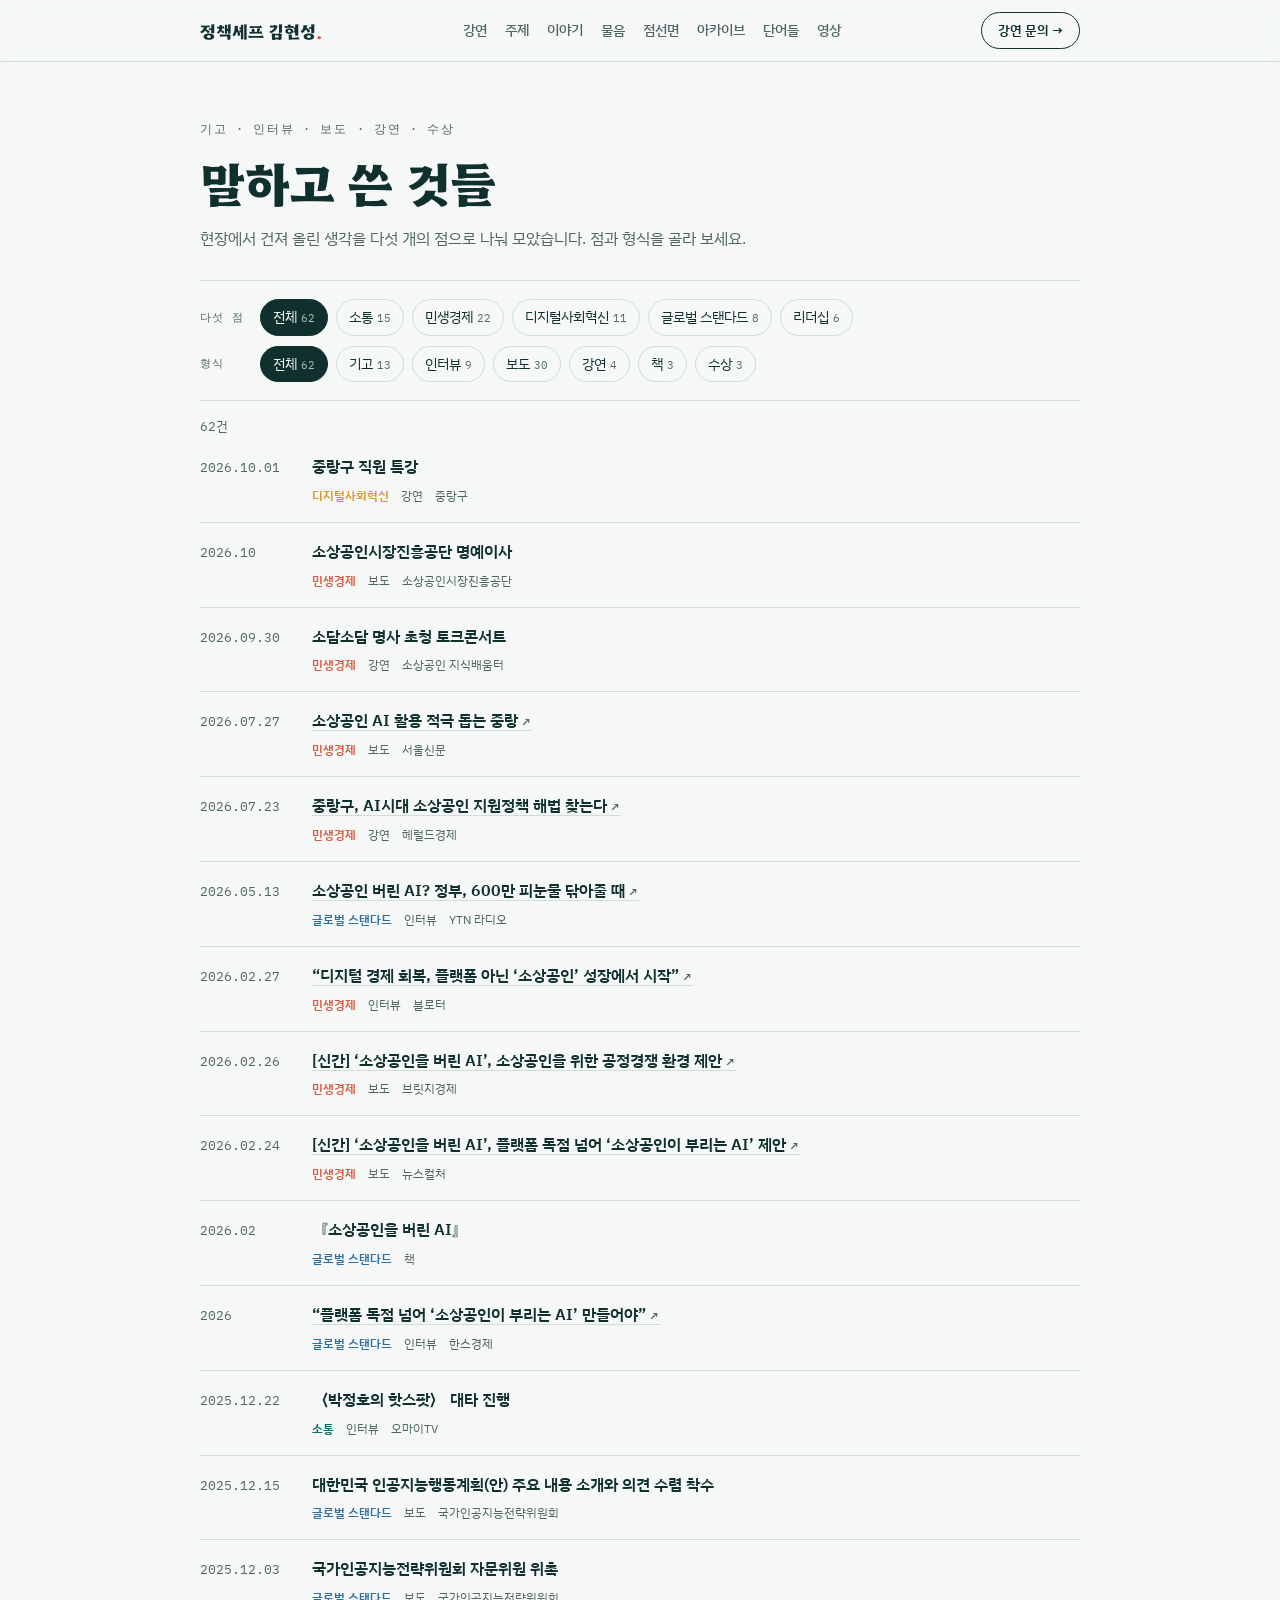
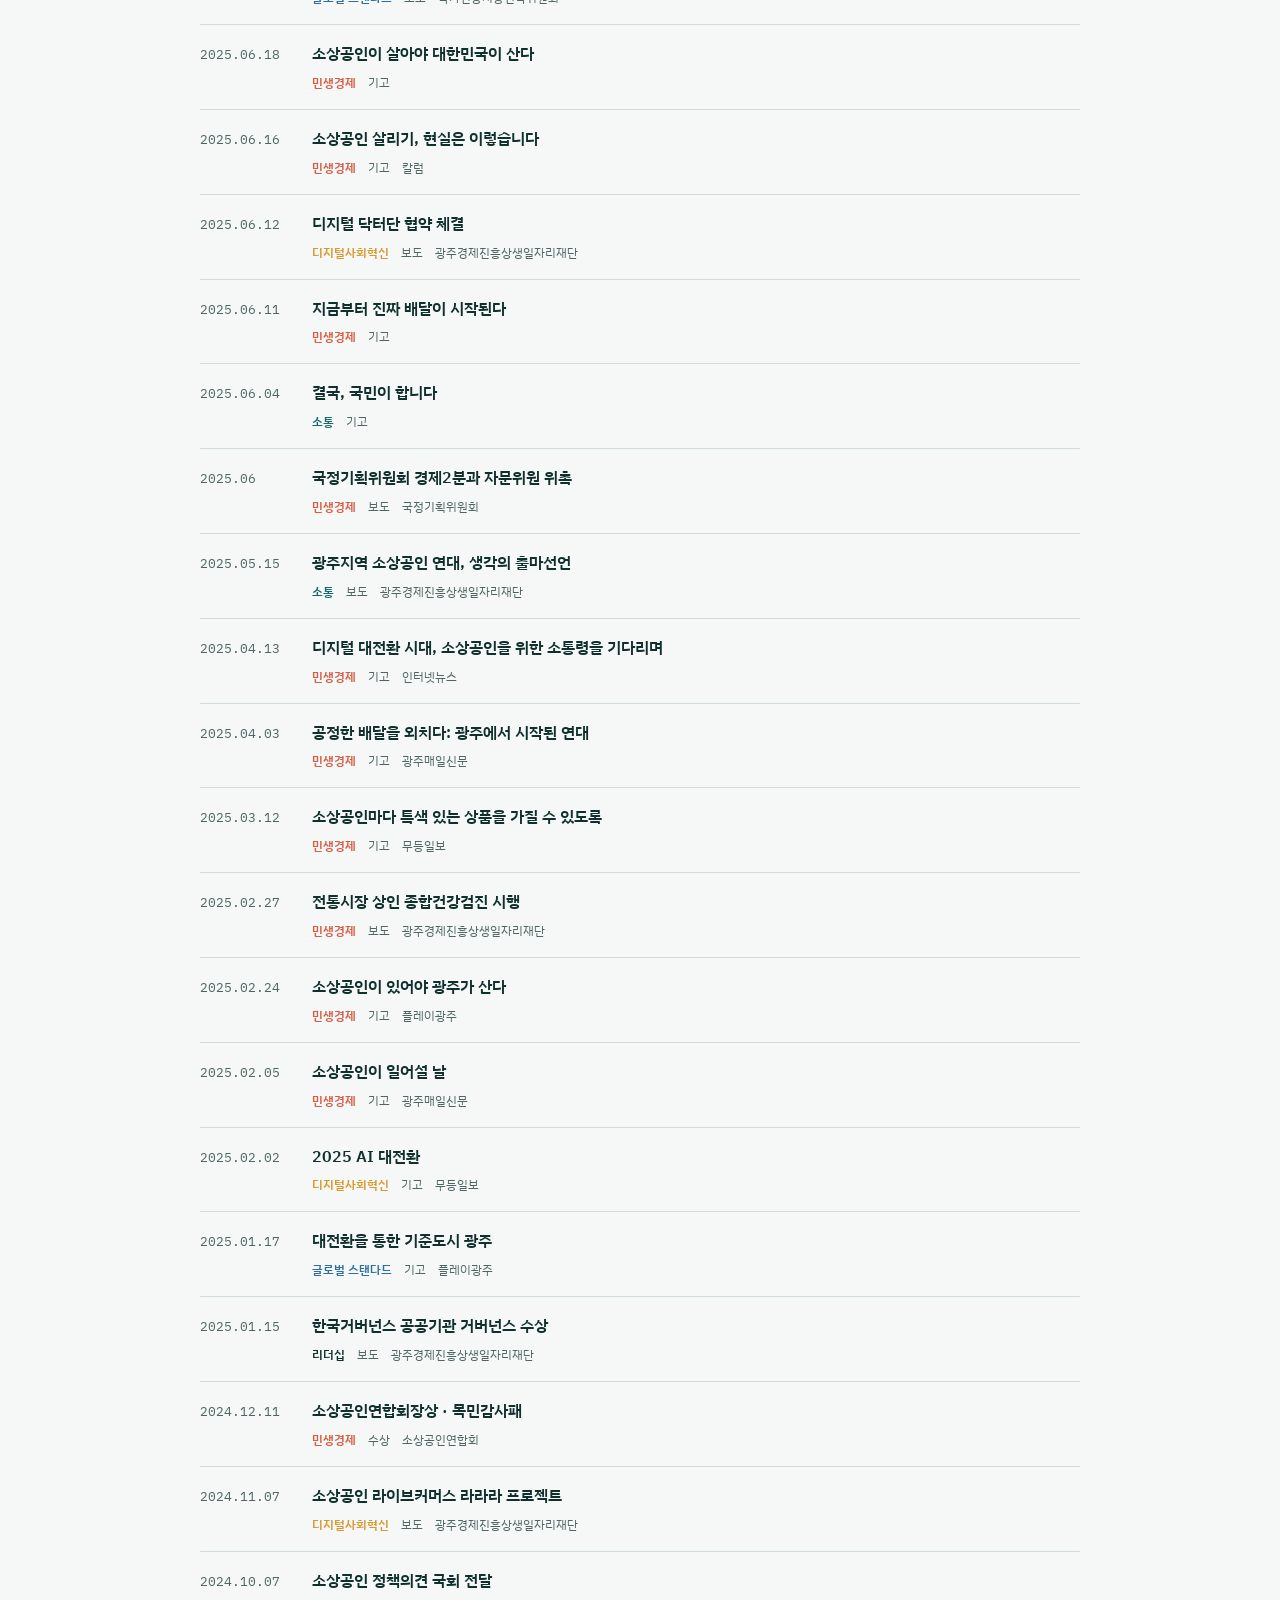
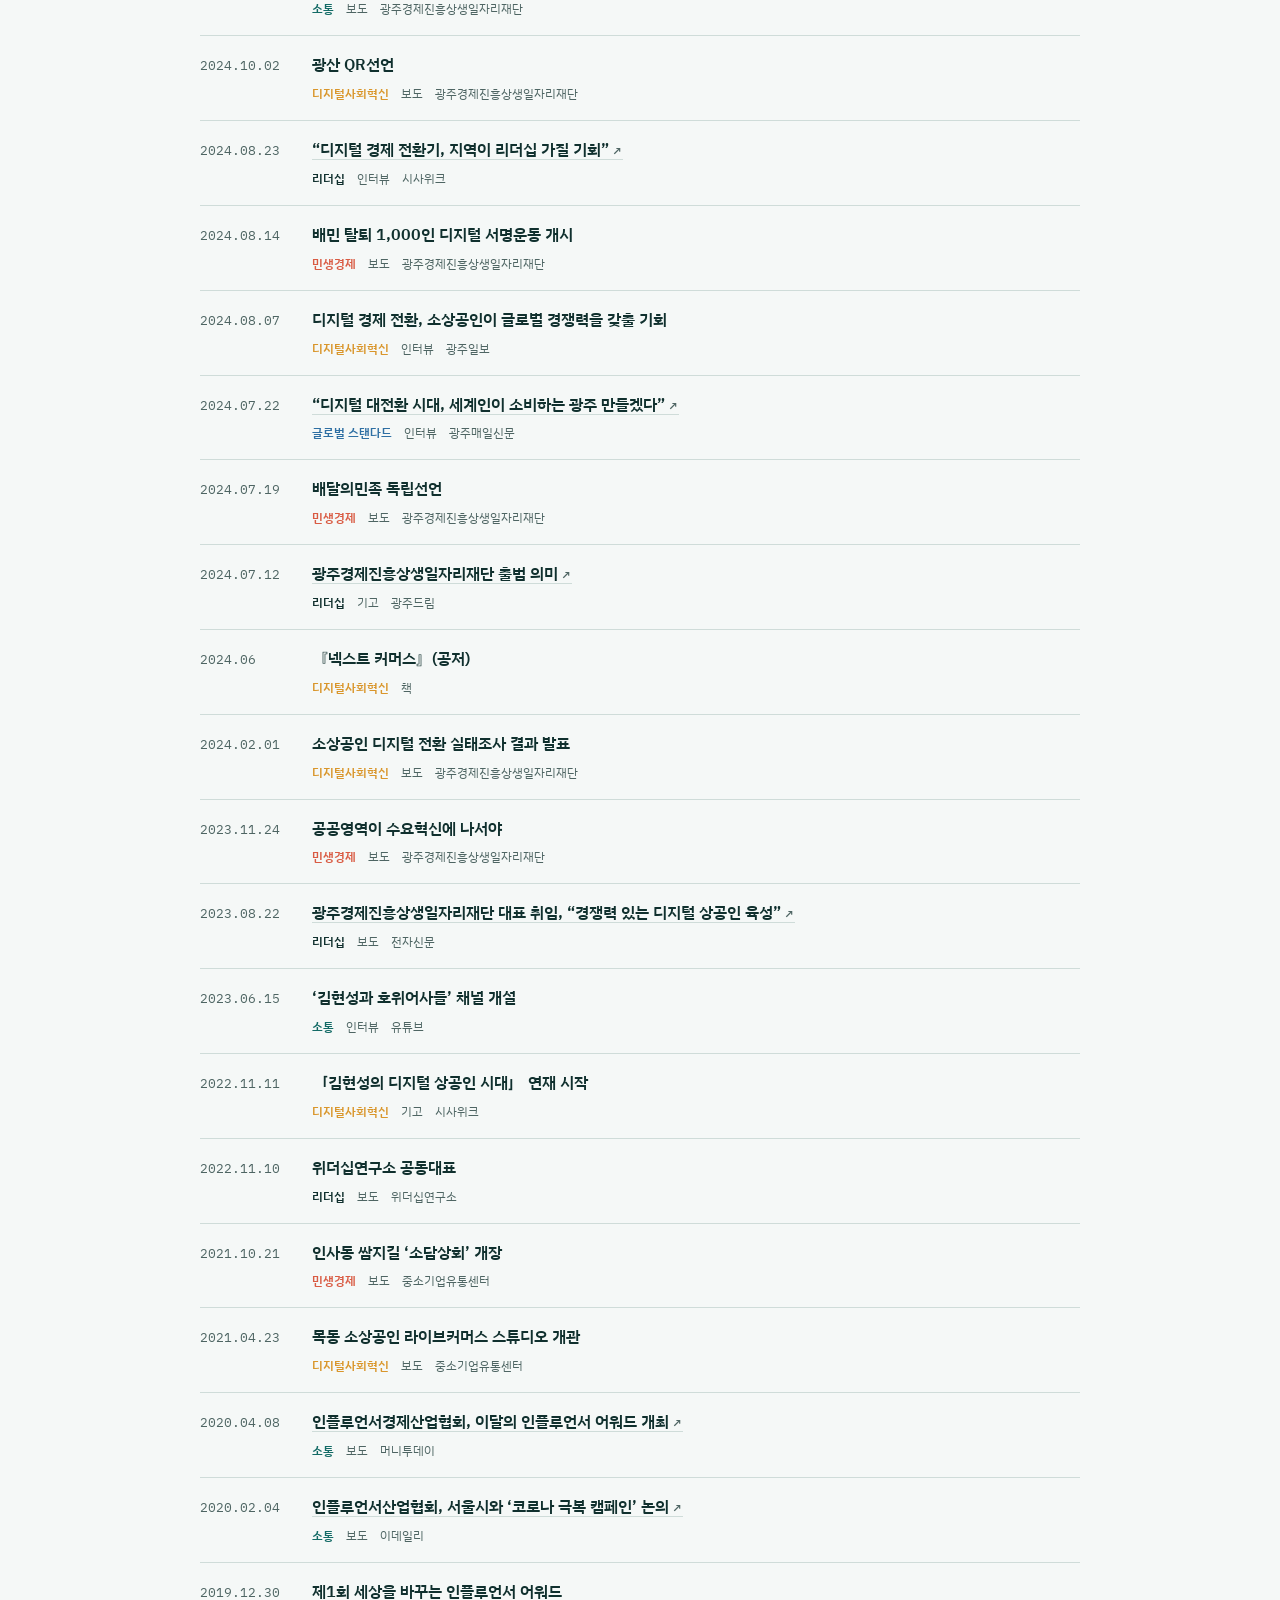
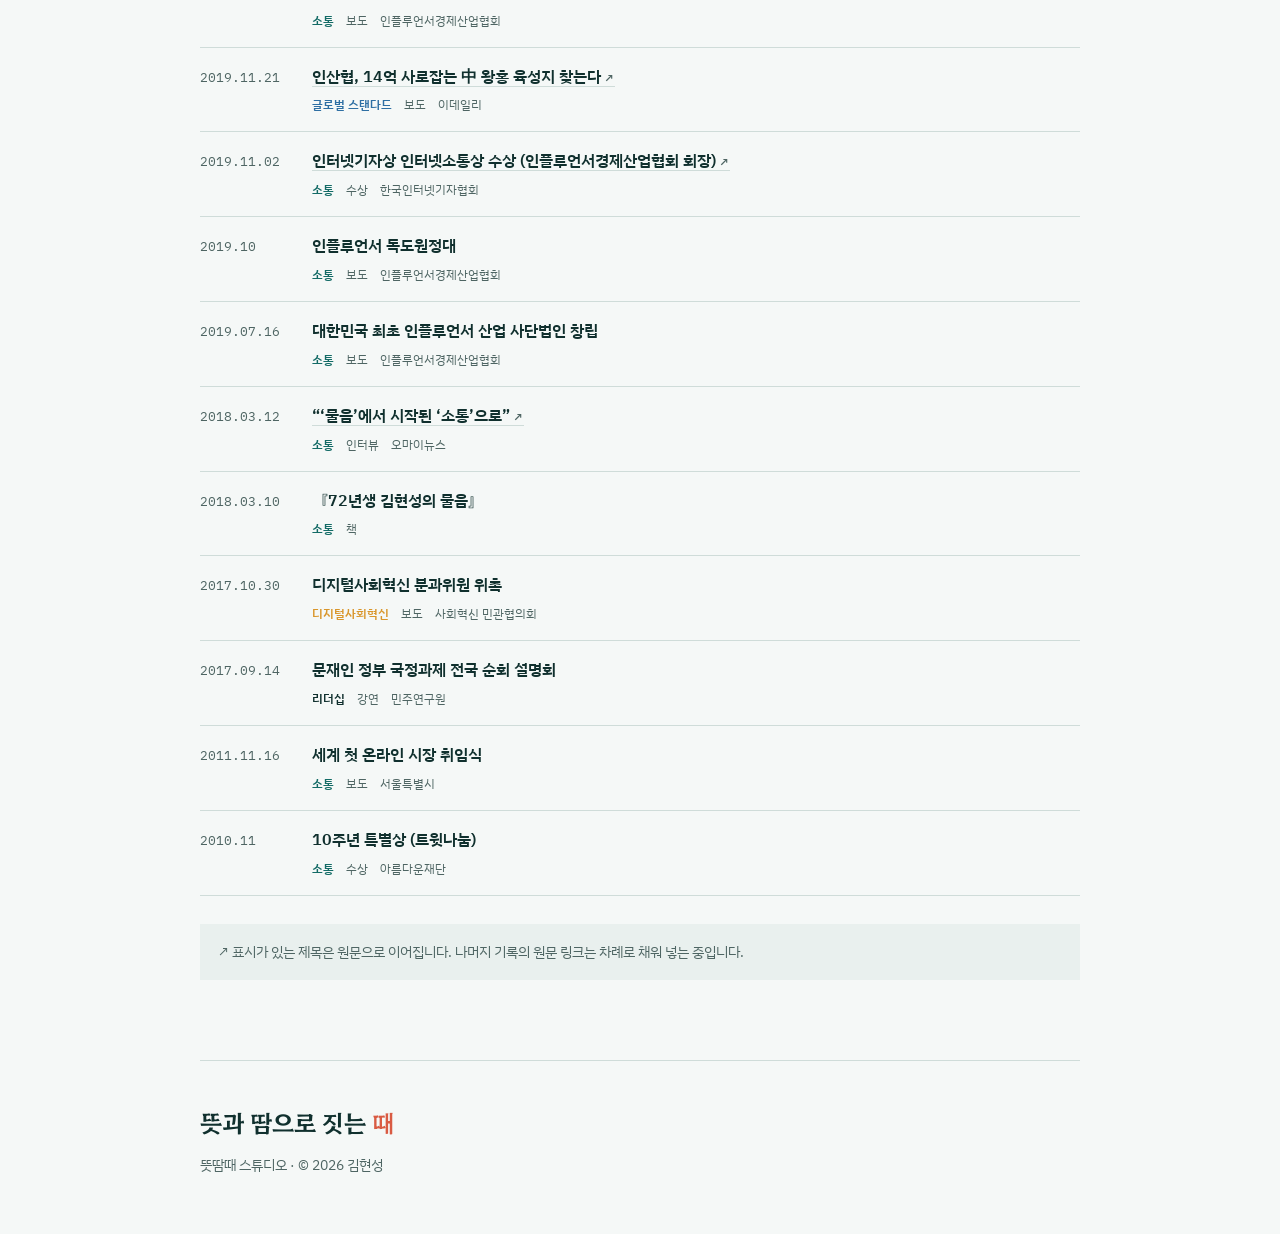
==== commit 3e1572c6: "페이스북 기록으로 평전 보강: 뛰리·2011 캠프·호위어사·인플루언서협회·위더십 장면, 약력·수상·아카이브 추가" ====
--- a/archive.html
+++ b/archive.html
@@ -39,12 +39,12 @@
 <nav class="topnav" aria-label="섹션">
   <div class="wrap navin">
     <a class="brand" href="index.html">정책셰프 김현성<i>.</i></a>
-    <div class="links"><a href="index.html#talks">강연</a><a href="index.html#topics">주제</a><a href="index.html#ttam">이야기</a><a href="question.html">물음</a><a href="index.html#pillars">점선면</a><a href="archive.html" aria-current="page">아카이브</a><a href="words.html">단어들</a><a href="index.html#youtube">유튜브</a></div>
+    <div class="links"><a href="index.html#talks">강연</a><a href="index.html#topics">주제</a><a href="index.html#ttam">이야기</a><a href="question.html">물음</a><a href="index.html#pillars">점선면</a><a href="archive.html" aria-current="page">아카이브</a><a href="words.html">단어들</a><a href="index.html#youtube">영상</a></div>
     <a class="nav-cta" href="index.html#contact">강연 문의 →</a>
     <button class="burger" type="button" aria-label="메뉴 열기" aria-expanded="false" aria-controls="mmenu"><span></span></button>
   </div>
   <div class="mmenu" id="mmenu" hidden>
-    <a href="index.html#talks">강연</a><a href="index.html#topics">주제</a><a href="index.html#ttam">이야기</a><a href="question.html">물음</a><a href="index.html#pillars">점선면</a><a href="archive.html" aria-current="page">아카이브</a><a href="words.html">단어들</a><a href="index.html#bio">약력</a><a href="index.html#youtube">유튜브</a><a class="cta" href="index.html#contact">강연 문의 →</a>
+    <a href="index.html#talks">강연</a><a href="index.html#topics">주제</a><a href="index.html#ttam">이야기</a><a href="question.html">물음</a><a href="index.html#pillars">점선면</a><a href="archive.html" aria-current="page">아카이브</a><a href="words.html">단어들</a><a href="index.html#bio">약력</a><a href="index.html#youtube">영상</a><a class="cta" href="index.html#contact">강연 문의 →</a>
   </div>
 </nav>
 
@@ -74,6 +74,25 @@
 const TYPES=["기고","인터뷰","보도","강연","책","수상"];
 // [date, type, outlet, title, pillar]
 const ITEMS=[
+["2026.10","보도","소상공인시장진흥공단","소상공인시장진흥공단 명예이사","minsaeng"],
+["2025.12.03","보도","국가인공지능전략위원회","국가인공지능전략위원회 자문위원 위촉","global"],
+["2025.12.22","인터뷰","오마이TV","〈박정호의 핫스팟〉 대타 진행","sotong"],
+["2025.06","보도","국정기획위원회","국정기획위원회 경제2분과 자문위원 위촉","minsaeng"],
+["2024.12.11","수상","소상공인연합회","소상공인연합회장상 · 목민감사패","minsaeng"],
+["2024.06","책","","『넥스트 커머스』(공저)","digital"],
+["2023.06.15","인터뷰","유튜브","‘김현성과 호위어사들’ 채널 개설","sotong"],
+["2022.11.11","기고","시사위크","「김현성의 디지털 상공인 시대」 연재 시작","digital"],
+["2022.11.10","보도","위더십연구소","위더십연구소 공동대표","leader"],
+["2021.10.21","보도","중소기업유통센터","인사동 쌈지길 ‘소담상회’ 개장","minsaeng"],
+["2021.04.23","보도","중소기업유통센터","목동 소상공인 라이브커머스 스튜디오 개관","digital"],
+["2019.12.30","보도","인플루언서경제산업협회","제1회 세상을 바꾸는 인플루언서 어워드","sotong"],
+["2019.10","보도","인플루언서경제산업협회","인플루언서 독도원정대","sotong"],
+["2019.07.16","보도","인플루언서경제산업협회","대한민국 최초 인플루언서 산업 사단법인 창립","sotong"],
+["2018.03.10","책","","『72년생 김현성의 물음』","sotong"],
+["2017.10.30","보도","사회혁신 민관협의회","디지털사회혁신 분과위원 위촉","digital"],
+["2017.09.14","강연","민주연구원","문재인 정부 국정과제 전국 순회 설명회","leader"],
+["2011.11.16","보도","서울특별시","세계 첫 온라인 시장 취임식","sotong"],
+["2010.11","수상","아름다운재단","10주년 특별상 (트윗나눔)","sotong"],
  ["2026.07.27","보도","서울신문","소상공인 AI 활용 적극 돕는 중랑","minsaeng","https://go.seoul.co.kr/news/newsView.php?id=20260727020002"],
  ["2026.07.23","강연","헤럴드경제","중랑구, AI시대 소상공인 지원정책 해법 찾는다","minsaeng","https://biz.heraldcorp.com/article/10818464"],
  ["2026.05.13","인터뷰","YTN 라디오","소상공인 버린 AI? 정부, 600만 피눈물 닦아줄 때","global","https://www.ytn.co.kr/_ln/0103_202605131458562377"],
@@ -142,4 +161,4 @@
 </script>
 <script src="site.js"></script>
 </body>
-</html>
+</html>
--- a/style.css
+++ b/style.css
@@ -372,3 +372,13 @@
 .foot-social{display:flex;align-items:center;gap:16px}
 .foot-fb{color:#1877F2;display:flex}
 .foot-fb:hover{opacity:.7}
+
+/* photos & video (2026-10) */
+.clip.narrow{max-width:240px}
+.gallery{display:grid;grid-template-columns:repeat(4,minmax(0,1fr));gap:12px;margin-top:20px}
+.gallery img{display:block;width:100%;aspect-ratio:1/1;object-fit:cover}
+.gallery figcaption{margin-top:6px;font-size:12px}
+@media (max-width:760px){.gallery{grid-template-columns:repeat(2,minmax(0,1fr))}}
+.video{margin-bottom:20px}
+.video .frame{position:relative;aspect-ratio:16/9;background:var(--paper-2);border-radius:14px;overflow:hidden}
+.video iframe{position:absolute;inset:0;width:100%;height:100%;border:0}
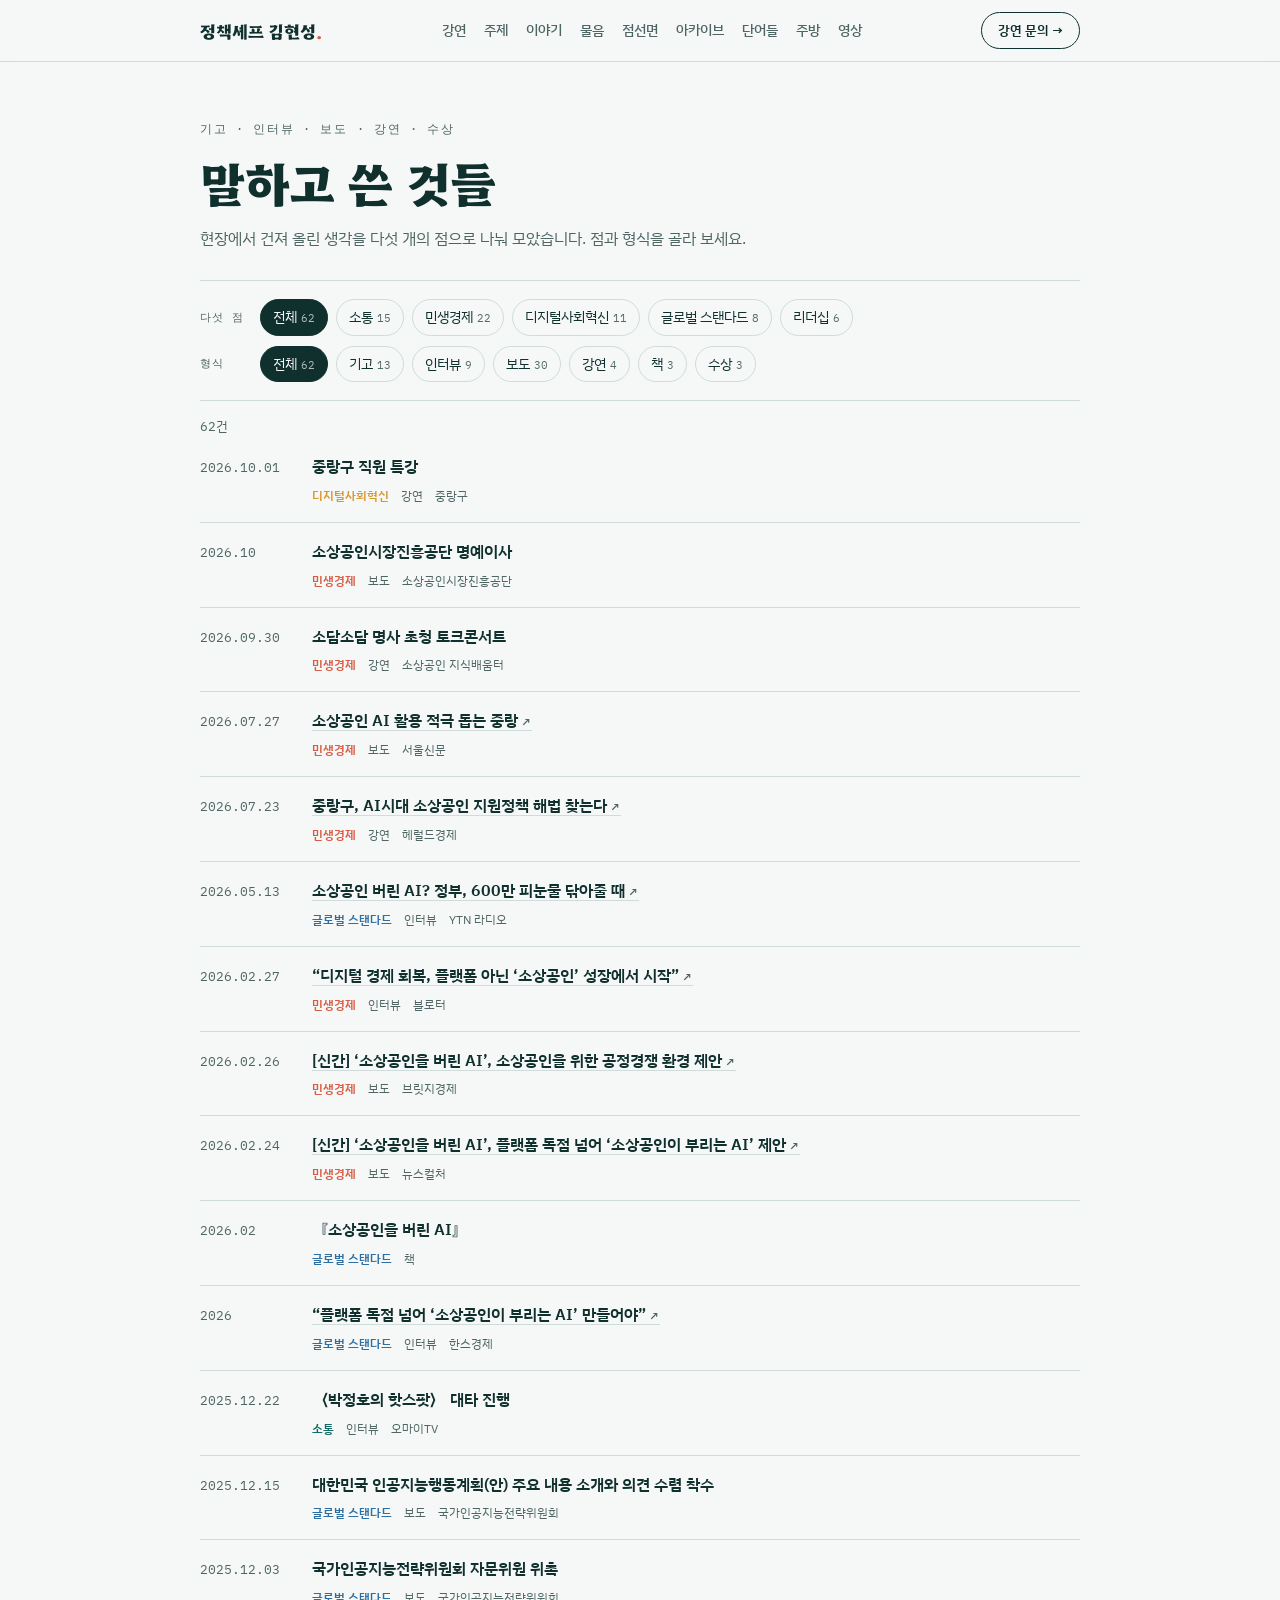
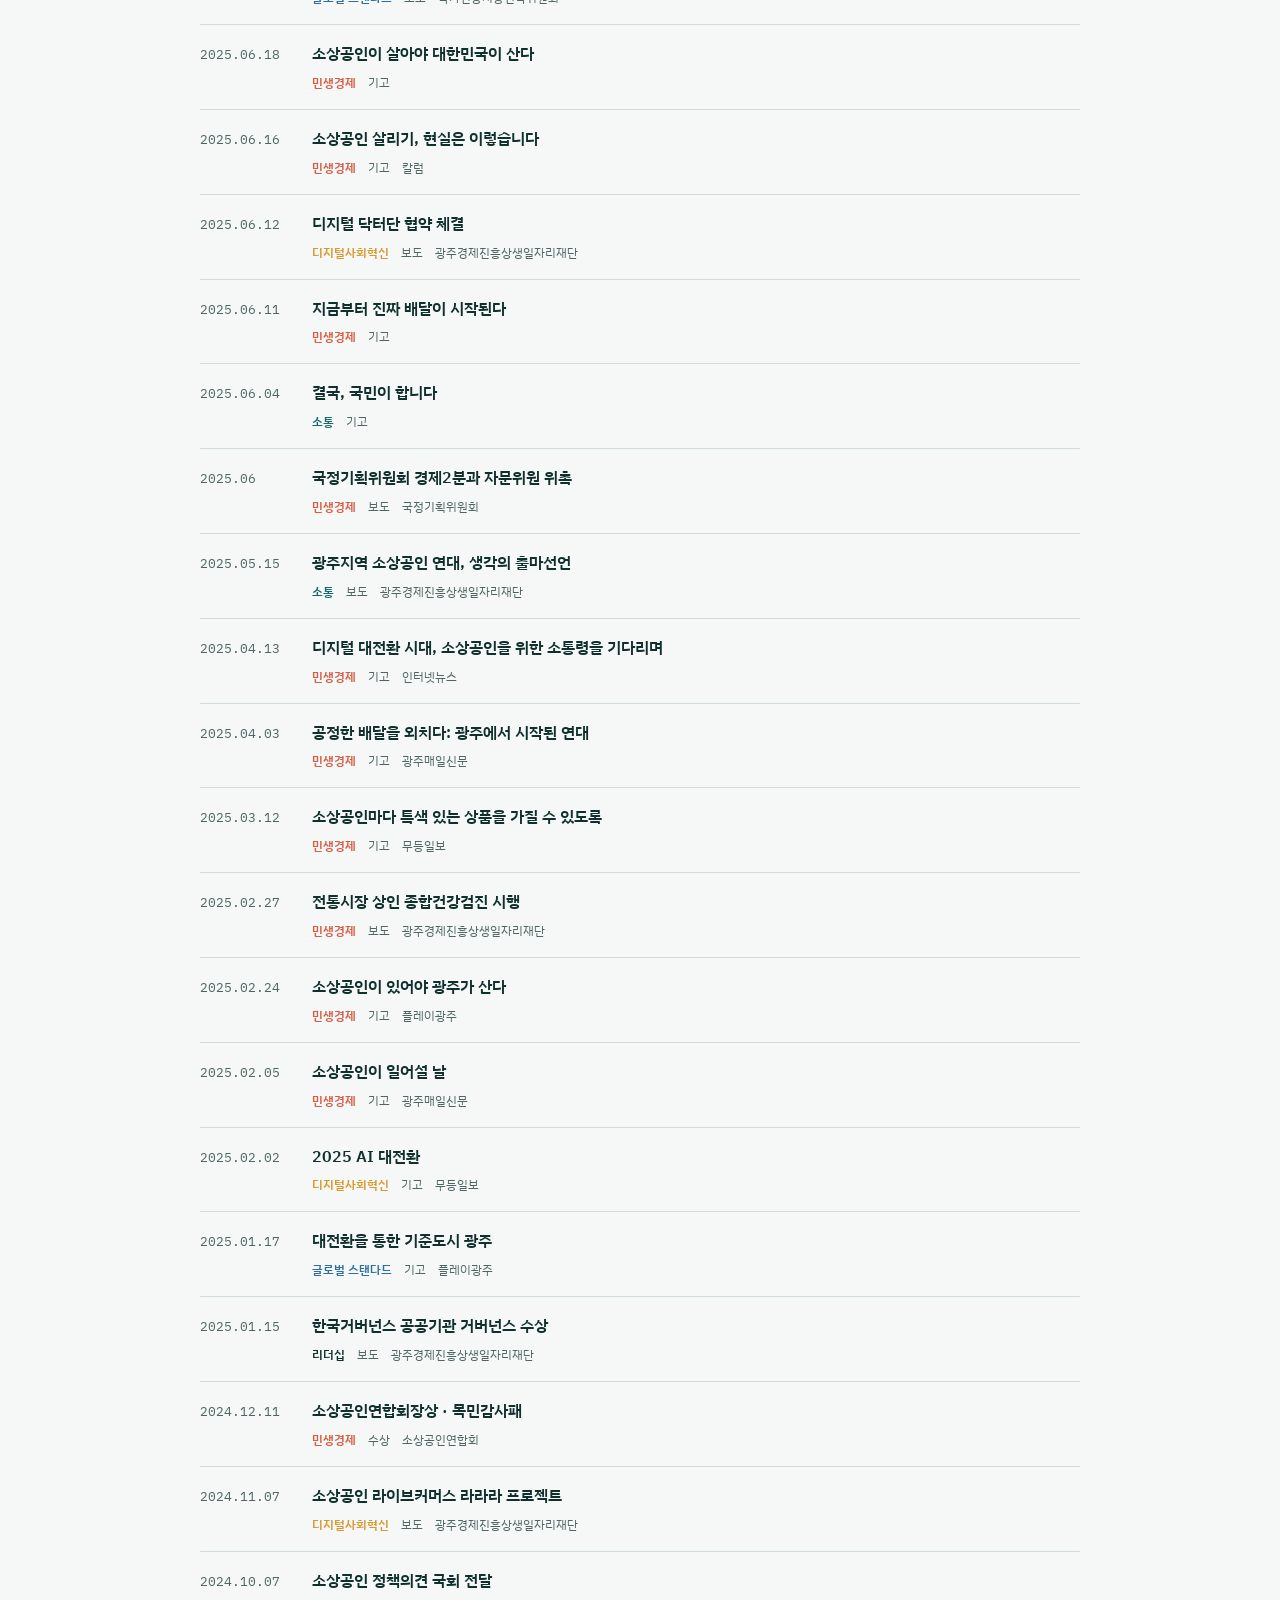
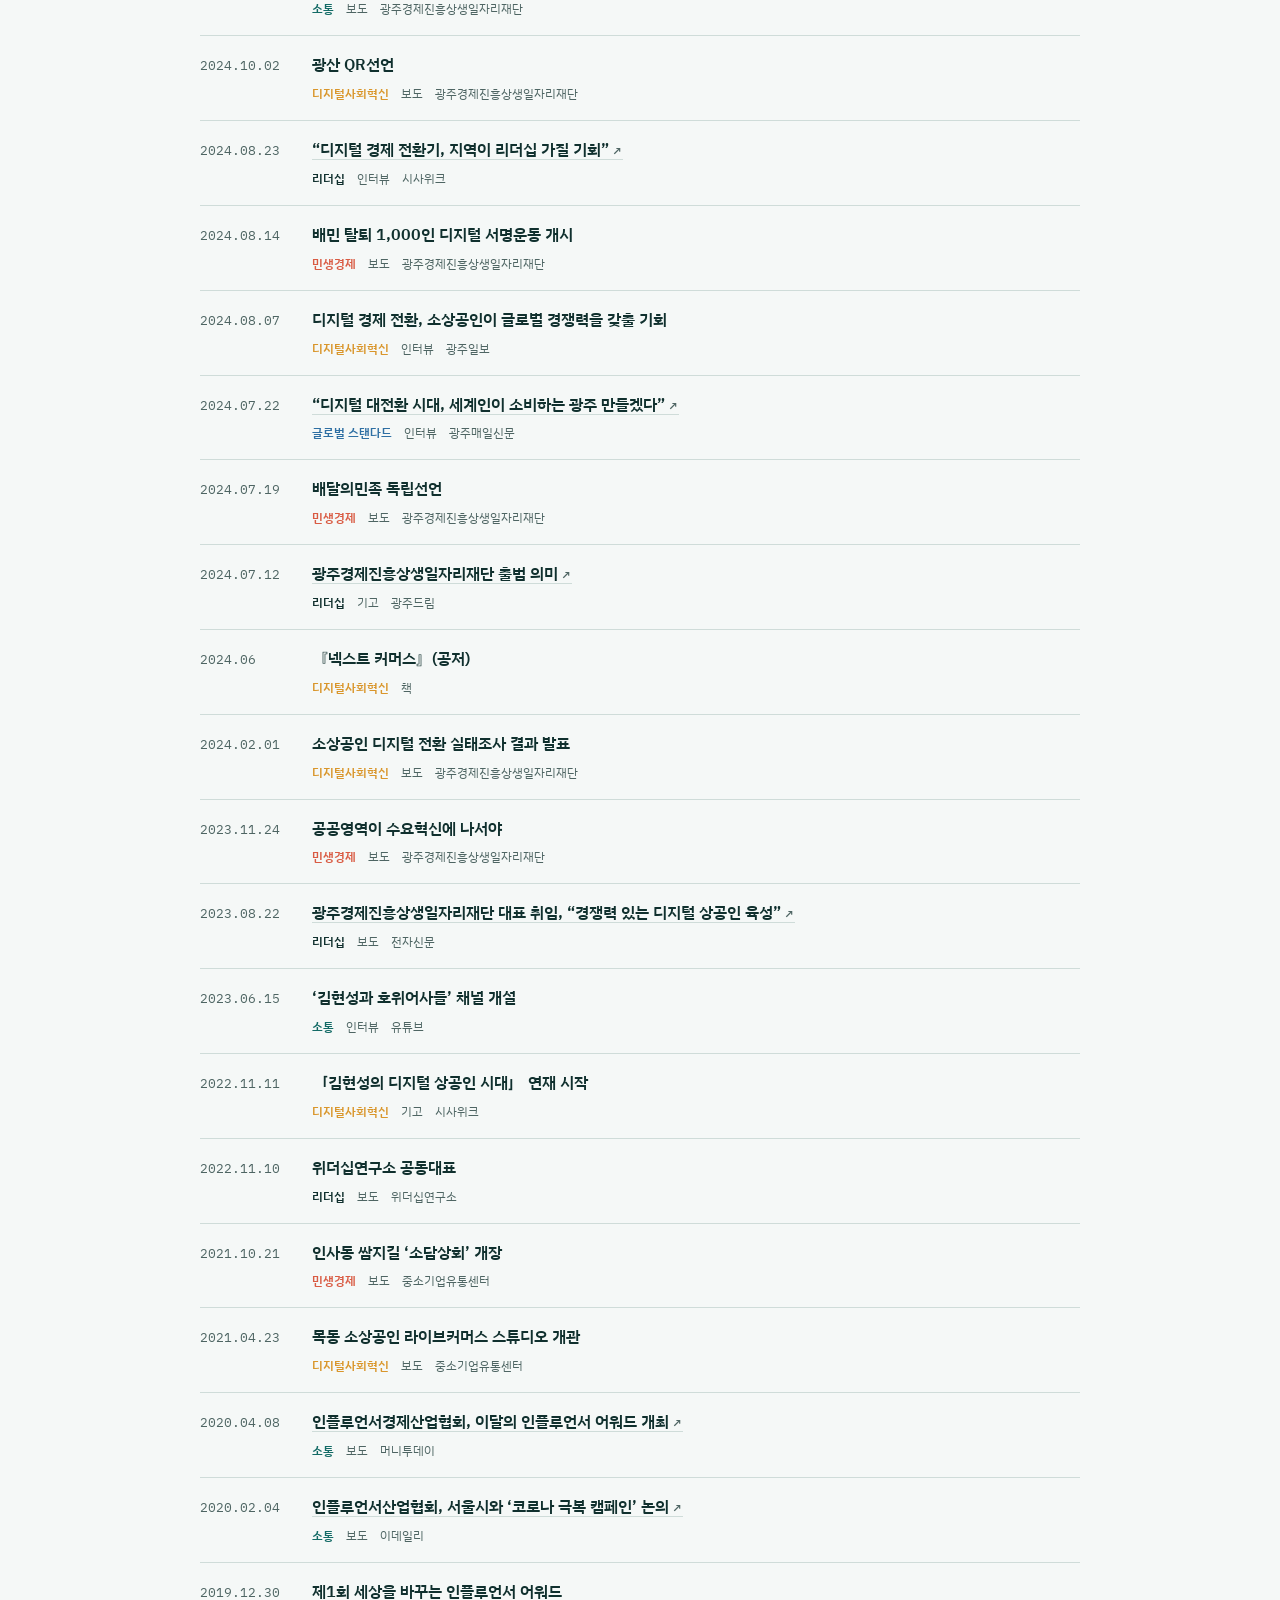
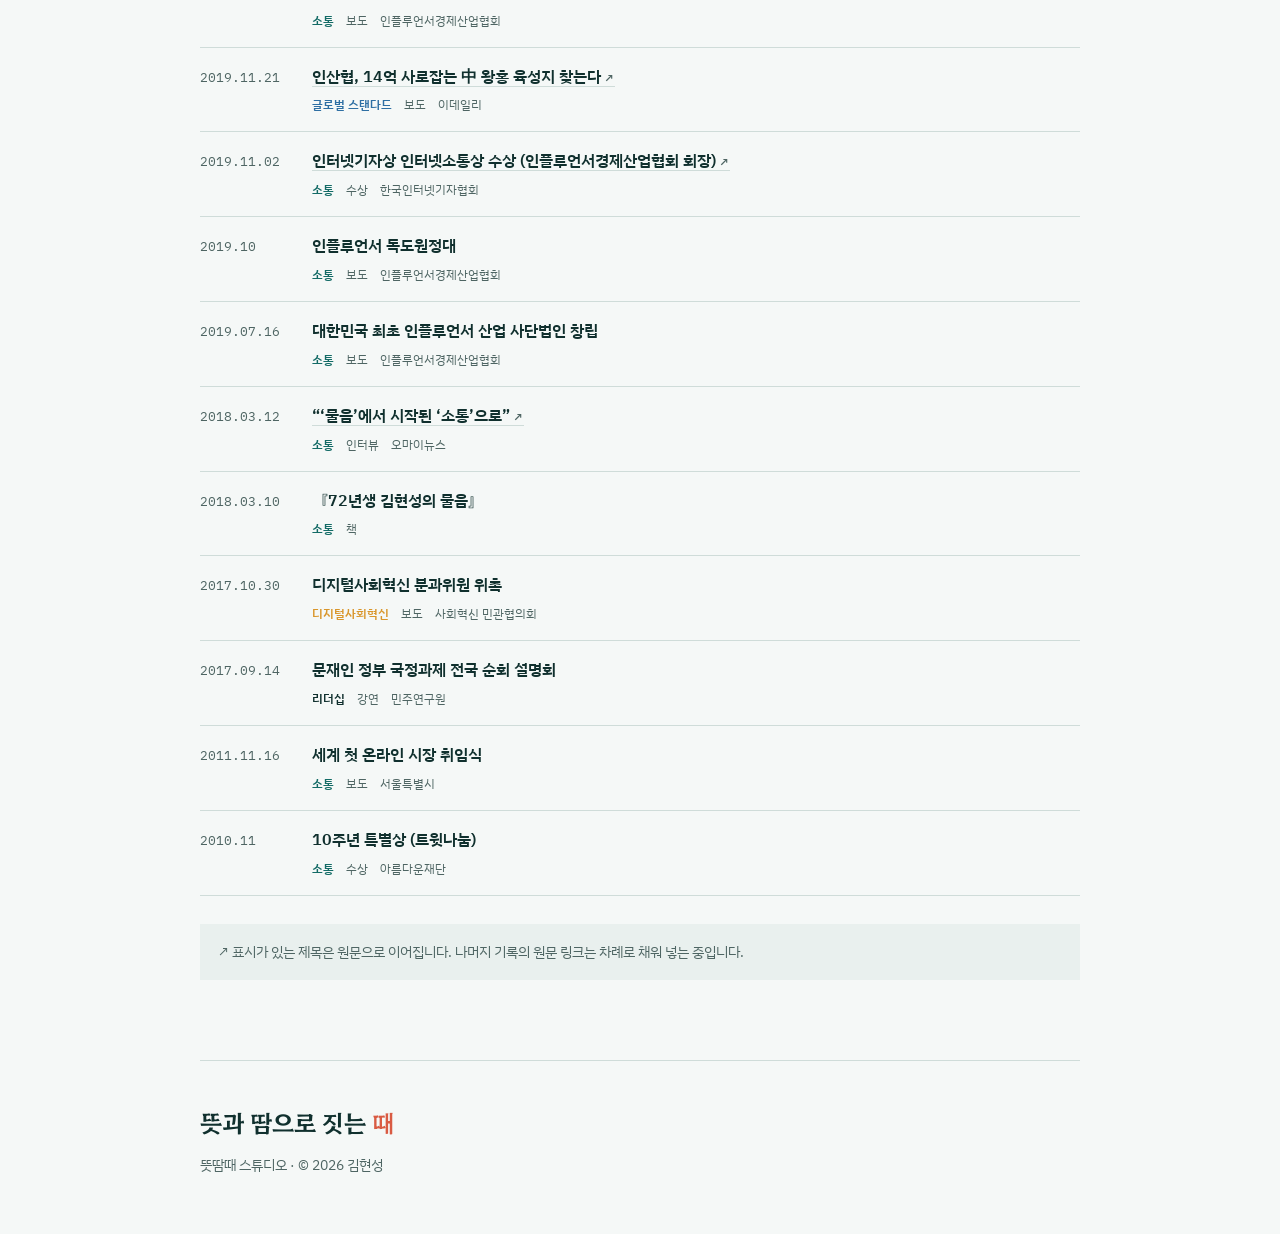
==== commit b8595d12: "3D 정책셰프 캐릭터와 정책 주방 페이지 추가 - kitchen.html/kitchen.js: three.js로 셰프(토크 모자·안경·정책셰프 앞치마·국자)와 주방을 지음 - 뜻·" ====
--- a/archive.html
+++ b/archive.html
@@ -4,6 +4,12 @@
 <meta charset="utf-8">
 <meta name="viewport" content="width=device-width, initial-scale=1, viewport-fit=cover">
 <meta name="description" content="정책셰프 김현성의 기고·인터뷰·보도·강연 아카이브. 소통, 민생경제, 디지털사회혁신, 글로벌 스탠다드, 리더십.">
+<meta property="og:title" content="김현성 아카이브 · 정책셰프 김현성">
+<meta property="og:description" content="기고·인터뷰·보도·강연 기록. 소통, 민생경제, 디지털사회혁신, 글로벌 스탠다드, 리더십.">
+<meta property="og:image" content="https://policychef.vercel.app/img/hero.jpg">
+<meta property="og:url" content="https://policychef.vercel.app/archive.html">
+<meta name="twitter:card" content="summary_large_image">
+<link rel="icon" href="favicon.svg" type="image/svg+xml">
 <title>김현성 아카이브</title>
 <style>html{color-scheme:light}body{margin:0}img{max-width:100%}[hidden]{display:none!important}</style>
 <link rel="preconnect" href="https://fonts.googleapis.com">
@@ -39,12 +45,12 @@
 <nav class="topnav" aria-label="섹션">
   <div class="wrap navin">
     <a class="brand" href="index.html">정책셰프 김현성<i>.</i></a>
-    <div class="links"><a href="index.html#talks">강연</a><a href="index.html#topics">주제</a><a href="index.html#ttam">이야기</a><a href="question.html">물음</a><a href="index.html#pillars">점선면</a><a href="archive.html" aria-current="page">아카이브</a><a href="words.html">단어들</a><a href="index.html#youtube">영상</a></div>
+    <div class="links"><a href="index.html#talks">강연</a><a href="index.html#topics">주제</a><a href="index.html#ttam">이야기</a><a href="question.html">물음</a><a href="index.html#pillars">점선면</a><a href="archive.html" aria-current="page">아카이브</a><a href="words.html">단어들</a><a href="kitchen.html">주방</a><a href="index.html#youtube">영상</a></div>
     <a class="nav-cta" href="index.html#contact">강연 문의 →</a>
     <button class="burger" type="button" aria-label="메뉴 열기" aria-expanded="false" aria-controls="mmenu"><span></span></button>
   </div>
   <div class="mmenu" id="mmenu" hidden>
-    <a href="index.html#talks">강연</a><a href="index.html#topics">주제</a><a href="index.html#ttam">이야기</a><a href="question.html">물음</a><a href="index.html#pillars">점선면</a><a href="archive.html" aria-current="page">아카이브</a><a href="words.html">단어들</a><a href="index.html#bio">약력</a><a href="index.html#youtube">영상</a><a class="cta" href="index.html#contact">강연 문의 →</a>
+    <a href="index.html#talks">강연</a><a href="index.html#topics">주제</a><a href="index.html#ttam">이야기</a><a href="question.html">물음</a><a href="index.html#pillars">점선면</a><a href="archive.html" aria-current="page">아카이브</a><a href="words.html">단어들</a><a href="kitchen.html">주방</a><a href="index.html#bio">약력</a><a href="index.html#youtube">영상</a><a class="cta" href="index.html#contact">강연 문의 →</a>
   </div>
 </nav>
 
@@ -161,4 +167,4 @@
 </script>
 <script src="site.js"></script>
 </body>
-</html>+</html>
--- a/style.css
+++ b/style.css
@@ -80,7 +80,7 @@
 
 /* now */
 .now{display:grid;grid-template-columns:repeat(2,minmax(0,1fr));gap:28px 36px}
-.now div{border-top:2px solid var(--ink);padding-top:14px}
+.now > div{border-top:2px solid var(--ink);padding-top:14px}
 .now .k{font-family:var(--mono);font-size:11px;letter-spacing:.1em;color:var(--ink-soft)}
 .now h3{margin:4px 0 6px;font-size:18px;font-weight:600}
 .now p{margin:0;color:var(--ink-soft);font-size:15px}
@@ -382,3 +382,96 @@
 .video{margin-bottom:20px}
 .video .frame{position:relative;aspect-ratio:16/9;background:var(--paper-2);border-radius:14px;overflow:hidden}
 .video iframe{position:absolute;inset:0;width:100%;height:100%;border:0}
+
+/* book cover photo */
+.cover-photo{margin:0;max-width:100%}
+.cover-photo img{display:block;width:100%;height:auto;mix-blend-mode:multiply}
+@media (max-width:720px){.cover-photo{max-width:220px}}
+
+/* contact fallback */
+.form-alt{margin:14px 0 0;font-size:13px;color:var(--ink-soft);text-align:center}
+.form-alt a{color:inherit;text-decoration:underline;text-underline-offset:3px}
+.talk h3 small{font-family:var(--mono);font-size:11px;font-weight:500;color:var(--ink-soft);margin-left:6px;letter-spacing:.08em}
+.yt-d{font-size:14px;line-height:1.6;color:var(--ink-soft);margin-top:6px;max-width:46ch}
+
+/* 보는 프로필 (2026-10-23): 사진을 크게, 글은 사진을 받친다 */
+.clip{max-width:100%}
+.clip.narrow{max-width:320px}
+.band{display:grid;grid-template-columns:1.4fr 1fr 1fr;grid-template-rows:200px 200px;gap:8px;margin:28px 0 8px}
+.band figure{position:relative;overflow:hidden;background:var(--paper-2)}
+.band figure:first-child{grid-row:span 2}
+.band img{display:block;width:100%;height:100%;object-fit:cover}
+.band figcaption{position:absolute;left:0;right:0;bottom:0;margin:0;padding:22px 12px 9px;font-size:12px;color:#fff;background:linear-gradient(transparent,rgba(0,0,0,.6))}
+.duo{display:grid;grid-template-columns:repeat(2,minmax(0,1fr));gap:10px;margin-top:16px}
+.duo img{display:block;width:100%;aspect-ratio:4/3;object-fit:cover;border:1px solid var(--rule)}
+.scene .lead{margin:0 0 16px}
+.scene .lead img{display:block;width:100%;aspect-ratio:16/9;object-fit:cover}
+.wall{columns:3 240px;column-gap:10px}
+.wall figure{break-inside:avoid;margin:0 0 10px}
+.wall img{display:block;width:100%;height:auto}
+.wall figcaption{margin:6px 0 4px;font-size:12px;line-height:1.5}
+.wall .k{font-family:var(--mono);font-size:11px;color:var(--teal);margin-right:6px}
+.wall-note{margin:-12px 0 24px;color:var(--ink-soft);max-width:60ch}
+.faces{display:grid;grid-template-columns:repeat(3,minmax(0,1fr));gap:10px;margin-bottom:32px}
+.faces img{display:block;width:100%;aspect-ratio:3/4;object-fit:cover}
+@media (max-width:640px){
+  .band{grid-template-columns:1fr 1fr;grid-template-rows:220px 140px 140px}
+  .band figure:first-child{grid-column:span 2;grid-row:auto}
+  .band figure:nth-child(n+6){display:none}
+  .wall{columns:2}
+}
+.ad-film{margin-top:16px;max-width:560px}
+.ad-film video{display:block;width:100%;height:auto;aspect-ratio:4/3;background:#000}
+.ad-films{display:grid;grid-template-columns:repeat(3,minmax(0,1fr));gap:10px;margin-top:16px}
+.ad-films .frame{position:relative;aspect-ratio:4/3;background:#000;overflow:hidden}
+.ad-films iframe,.ad-films video{position:absolute;inset:0;width:100%;height:100%;border:0;object-fit:contain;background:#000}
+.ad-films figcaption{font-size:12px}
+.ad-note{margin:8px 0 0!important;font-size:13px}
+@media (max-width:640px){.ad-films{grid-template-columns:1fr}.ad-films .frame{aspect-ratio:16/10}}
+
+/* era filmstrip */
+.eras-note{margin:-8px 0 14px;color:var(--ink-soft);font-size:14px}
+.eras{list-style:none;margin:0 0 40px;padding:0 0 10px;display:grid;grid-auto-flow:column;grid-auto-columns:minmax(140px,1fr);gap:10px;overflow-x:auto;scroll-snap-type:x mandatory;overscroll-behavior-x:contain}
+.eras li{scroll-snap-align:start}
+.eras a{display:block;text-decoration:none;color:var(--ink)}
+.eras img{display:block;width:100%;aspect-ratio:3/4;object-fit:cover;border:1px solid var(--rule)}
+.eras .y{display:block;font-family:var(--mono);font-size:12px;color:var(--coral);margin-top:8px;letter-spacing:.06em}
+.eras .t{display:block;font-size:13px;line-height:1.4;margin-top:2px}
+.eras a:hover .t{color:var(--teal)}
+@media (max-width:640px){.eras{grid-auto-columns:42%}}
+
+/* people */
+.people{display:grid;grid-template-columns:repeat(3,minmax(0,1fr));gap:14px}
+.people figure{margin:0}
+.people img{display:block;width:100%;aspect-ratio:4/5;object-fit:cover;border:1px solid var(--rule)}
+.people figcaption{margin-top:8px;font-size:13px;line-height:1.5;color:var(--ink-soft)}
+.people figcaption b{display:block;font-family:var(--display);font-size:18px;color:var(--ink)}
+@media (max-width:640px){.people{grid-template-columns:repeat(2,minmax(0,1fr))}}
+
+/* intro film */
+.intro-film{margin:8px 0 40px}
+.intro-film .frame video{position:absolute;inset:0;width:100%;height:100%;object-fit:cover;background:#000}
+.intro-film figcaption{margin-top:8px;font-size:13px;color:var(--ink-soft)}
+
+/* justified photo row: 같은 높이로 나란히, 자르지 않고 */
+.row{display:flex;gap:10px;margin-top:16px;align-items:flex-start}
+.row figure{margin:0;flex:var(--r,1) 1 0;min-width:0}
+.row img{display:block;width:100%;height:auto;border:1px solid var(--rule)}
+.row figcaption{margin-top:6px;font-size:12px;line-height:1.5;color:var(--ink-soft)}
+.wall.certs{columns:auto;display:grid;grid-template-columns:repeat(auto-fill,minmax(140px,1fr));gap:14px 10px;margin-bottom:32px}
+.wall.certs figure{margin:0;min-width:0}
+.wall.certs figcaption{overflow-wrap:anywhere}
+.wall.certs img{aspect-ratio:3/4;object-fit:contain;background:var(--paper-2,#f3f1ec);border:1px solid var(--rule)}
+
+/* 시장님과 함께한 사진은 흑백으로 */
+img[src*="img/seoul-"],img[src="img/fb-seoul-cheongchaek.jpg"],img[src="img/cert/seoul-damyang-mou-2015.jpg"]{filter:grayscale(1)}
+.row figcaption{overflow-wrap:anywhere}
+
+/* book card */
+.bookcard{display:grid;grid-template-columns:150px 1fr;gap:20px;align-items:start;margin:18px 0;padding:18px;background:var(--paper-2);border-radius:14px}
+.bookcard img{display:block;width:100%;height:auto;box-shadow:0 6px 18px rgba(0,0,0,.18)}
+.bookcard .k{font-family:var(--mono);font-size:11px;color:var(--teal);letter-spacing:.06em}
+.bookcard h4{margin:6px 0 2px;font-family:var(--display);font-size:20px}
+.bookcard .sub{margin:0 0 10px;font-size:14px;color:var(--coral)}
+.bookcard p{margin:0 0 8px;font-size:14.5px;line-height:1.7}
+@media (max-width:560px){.bookcard{grid-template-columns:110px 1fr;gap:14px;padding:14px}}
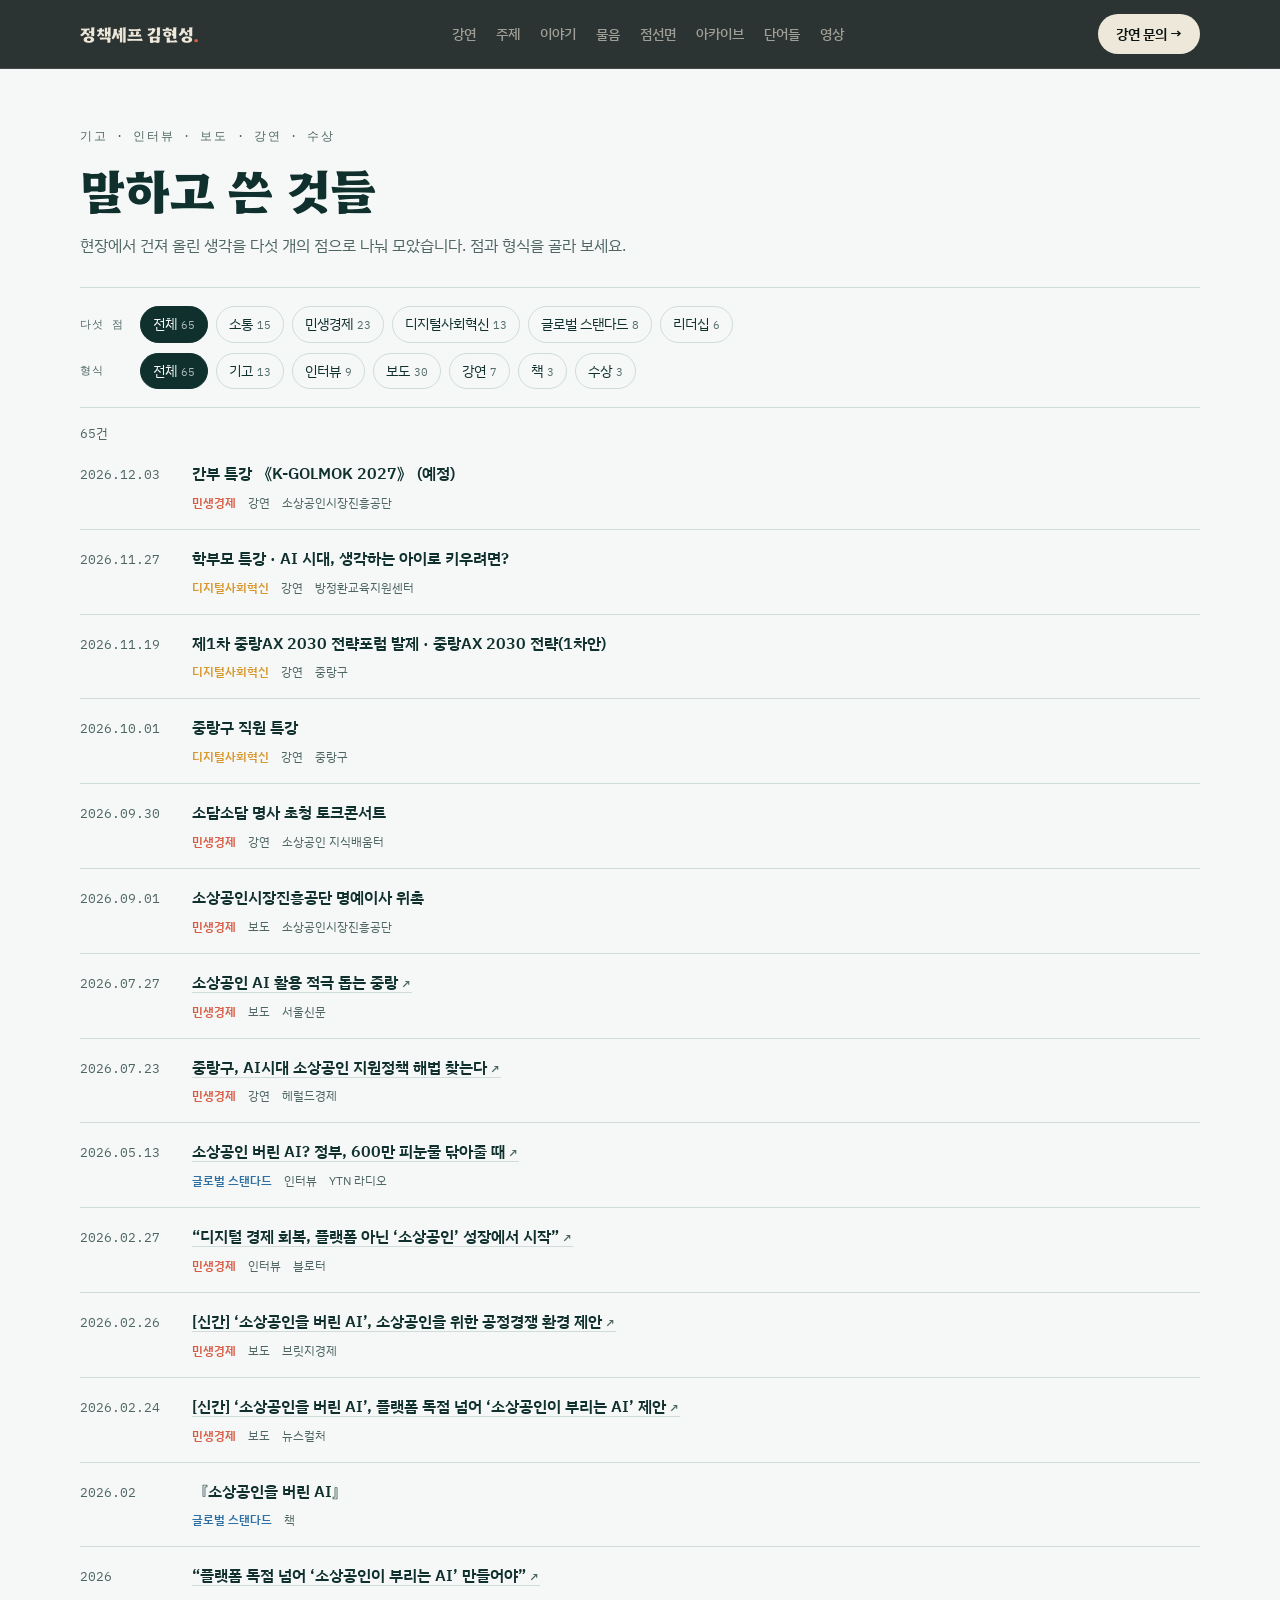
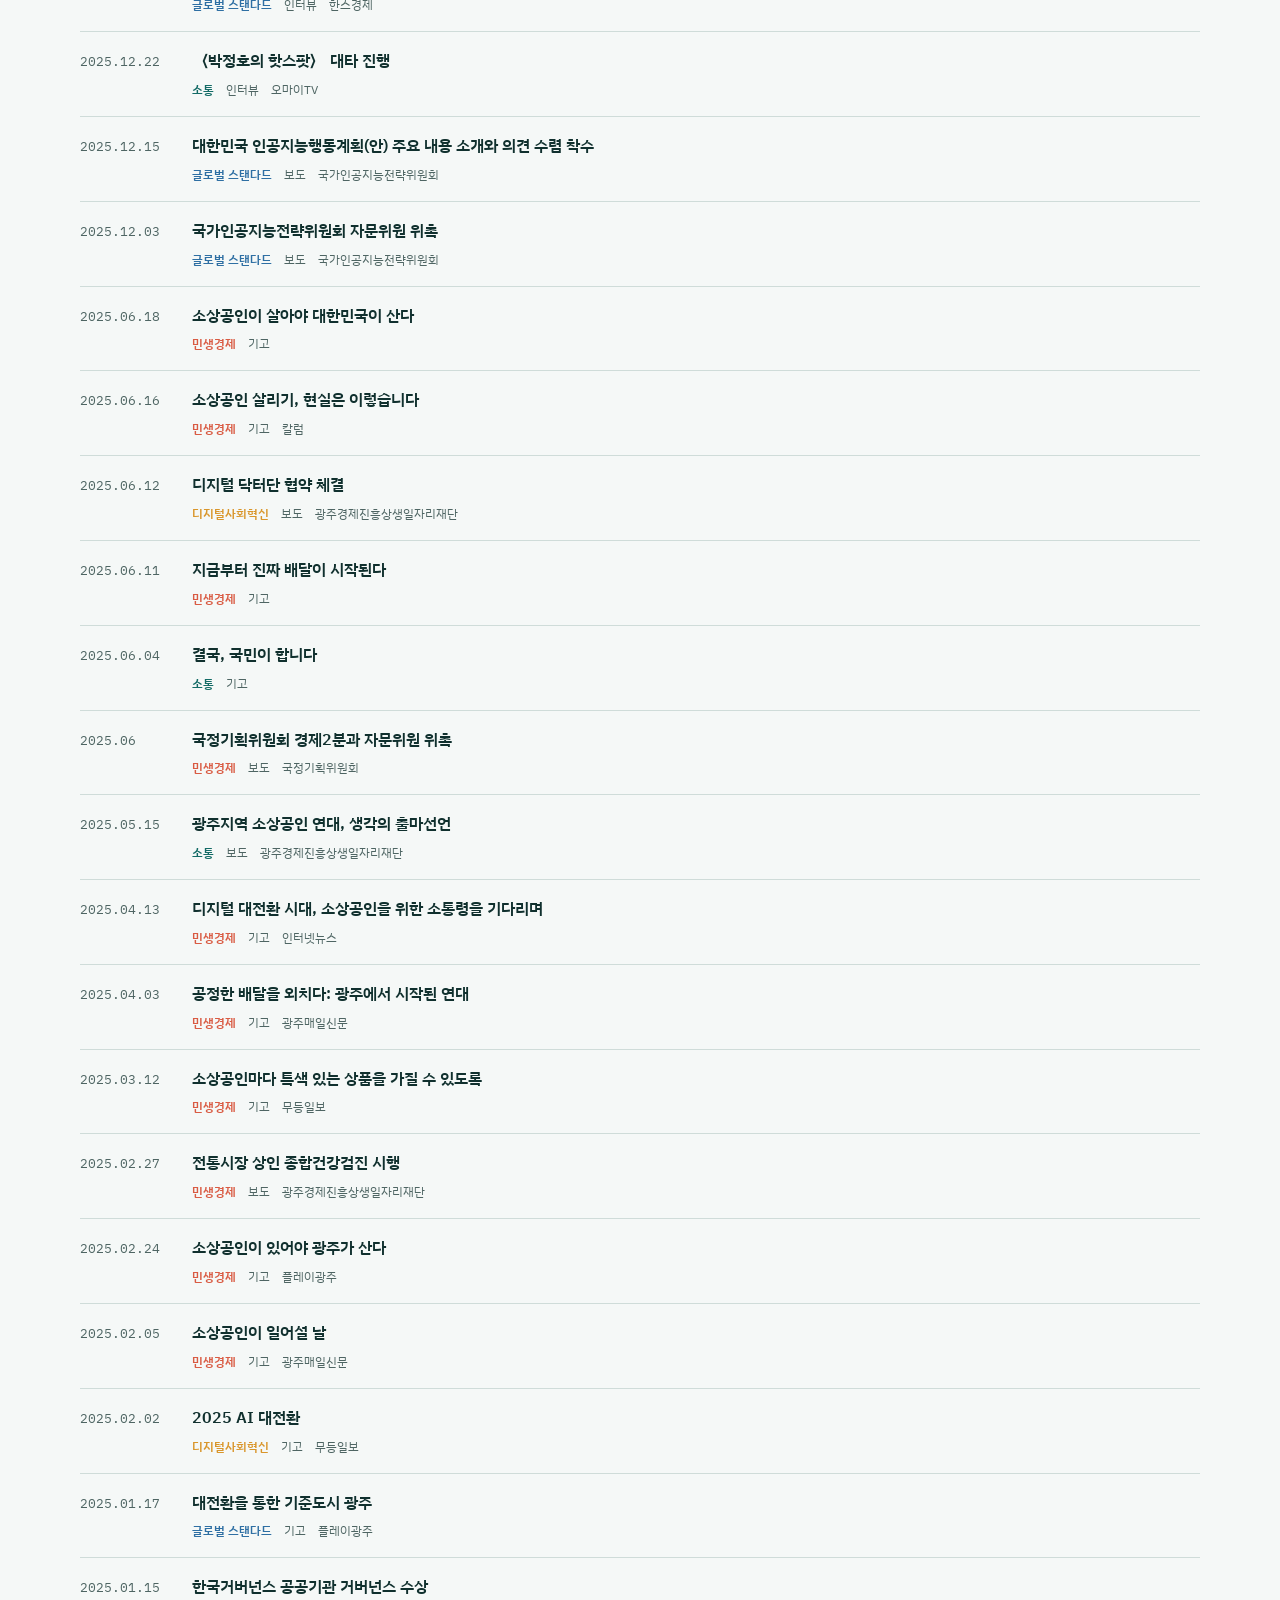
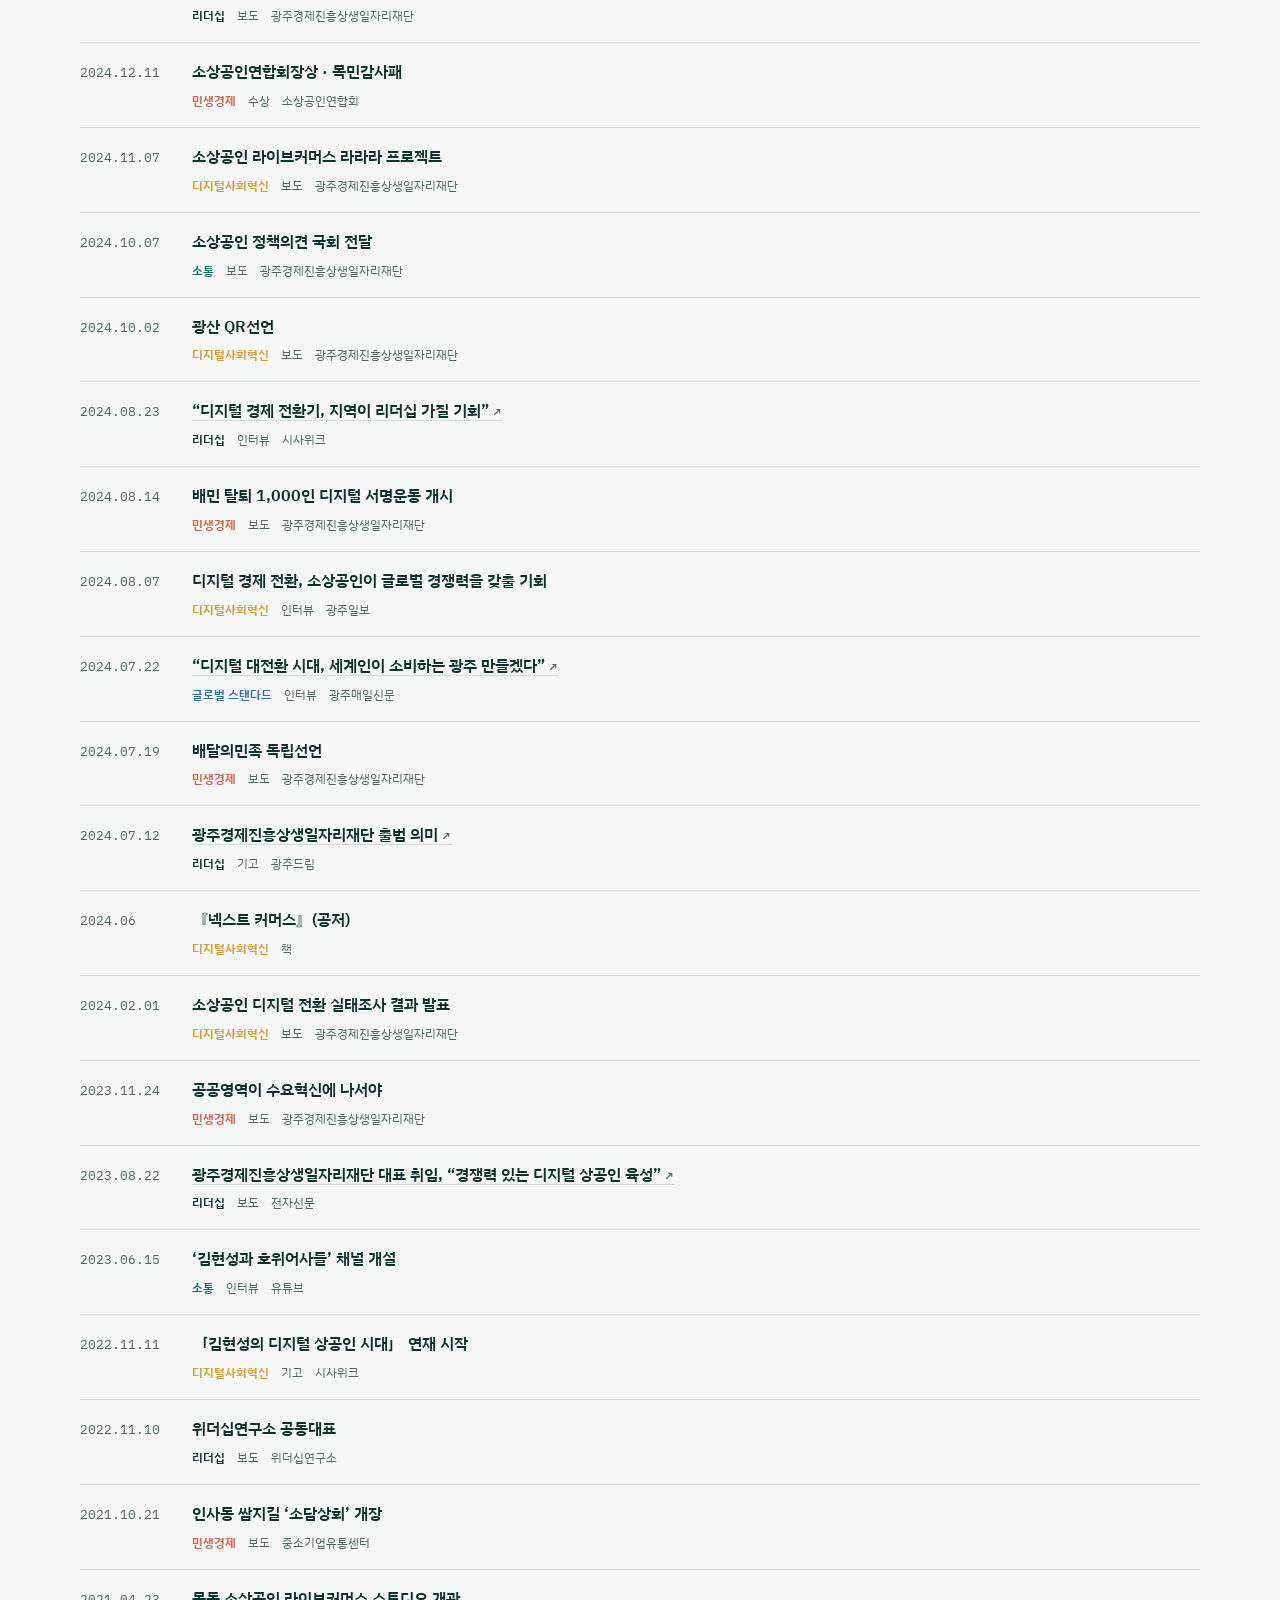
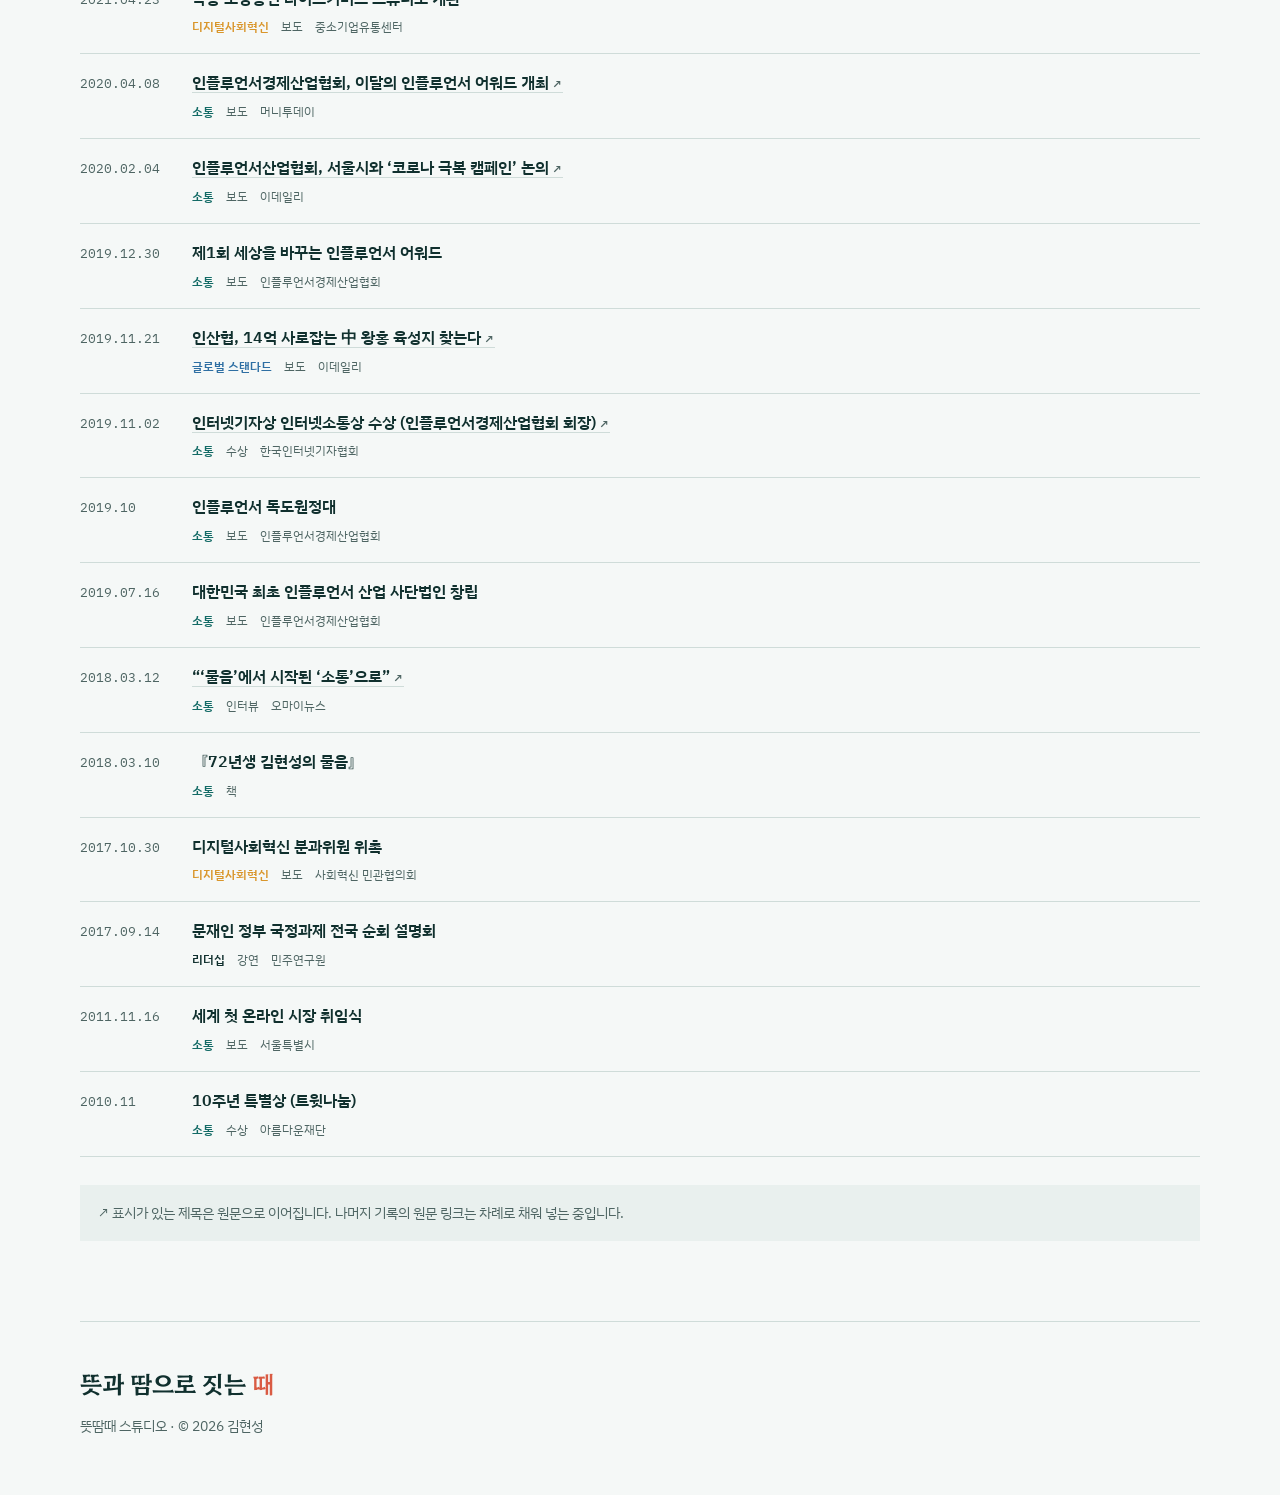
==== commit 3bb162b6: "피클피 보좌관 점검 의견 반영: 문의 폼, 최근 활동, 팩트, 접근성, 검색 - 문의 폼: 회신처 입력란(필수) 추가, 메일 본문에 회신처 포함, '주소 복사' 버튼 - 최근 강연" ====
--- a/archive.html
+++ b/archive.html
@@ -11,6 +11,7 @@
 <meta name="twitter:card" content="summary_large_image">
 <link rel="icon" href="favicon.svg" type="image/svg+xml">
 <title>김현성 아카이브</title>
+<link rel="canonical" href="https://policychef.vercel.app/archive.html">
 <style>html{color-scheme:light}body{margin:0}img{max-width:100%}[hidden]{display:none!important}</style>
 <link rel="preconnect" href="https://fonts.googleapis.com">
 <link rel="preconnect" href="https://fonts.gstatic.com" crossorigin>
@@ -45,12 +46,12 @@
 <nav class="topnav" aria-label="섹션">
   <div class="wrap navin">
     <a class="brand" href="index.html">정책셰프 김현성<i>.</i></a>
-    <div class="links"><a href="index.html#talks">강연</a><a href="index.html#topics">주제</a><a href="index.html#ttam">이야기</a><a href="question.html">물음</a><a href="index.html#pillars">점선면</a><a href="archive.html" aria-current="page">아카이브</a><a href="words.html">단어들</a><a href="kitchen.html">주방</a><a href="index.html#youtube">영상</a></div>
+    <div class="links"><a href="index.html#talks">강연</a><a href="index.html#topics">주제</a><a href="index.html#ttam">이야기</a><a href="question.html">물음</a><a href="index.html#pillars">점선면</a><a href="archive.html" aria-current="page">아카이브</a><a href="words.html">단어들</a><a href="index.html#youtube">영상</a></div>
     <a class="nav-cta" href="index.html#contact">강연 문의 →</a>
     <button class="burger" type="button" aria-label="메뉴 열기" aria-expanded="false" aria-controls="mmenu"><span></span></button>
   </div>
   <div class="mmenu" id="mmenu" hidden>
-    <a href="index.html#talks">강연</a><a href="index.html#topics">주제</a><a href="index.html#ttam">이야기</a><a href="question.html">물음</a><a href="index.html#pillars">점선면</a><a href="archive.html" aria-current="page">아카이브</a><a href="words.html">단어들</a><a href="kitchen.html">주방</a><a href="index.html#bio">약력</a><a href="index.html#youtube">영상</a><a class="cta" href="index.html#contact">강연 문의 →</a>
+    <a href="index.html#talks">강연</a><a href="index.html#topics">주제</a><a href="index.html#ttam">이야기</a><a href="question.html">물음</a><a href="index.html#pillars">점선면</a><a href="archive.html" aria-current="page">아카이브</a><a href="words.html">단어들</a><a href="index.html#bio">약력</a><a href="index.html#youtube">영상</a><a class="cta" href="index.html#contact">강연 문의 →</a>
   </div>
 </nav>
 
@@ -80,7 +81,10 @@
 const TYPES=["기고","인터뷰","보도","강연","책","수상"];
 // [date, type, outlet, title, pillar]
 const ITEMS=[
-["2026.10","보도","소상공인시장진흥공단","소상공인시장진흥공단 명예이사","minsaeng"],
+["2026.12.03","강연","소상공인시장진흥공단","간부 특강 《K-GOLMOK 2027》 (예정)","minsaeng"],
+["2026.11.27","강연","방정환교육지원센터","학부모 특강 · AI 시대, 생각하는 아이로 키우려면?","digital"],
+["2026.11.19","강연","중랑구","제1차 중랑AX 2030 전략포럼 발제 · 중랑AX 2030 전략(1차안)","digital"],
+["2026.09.01","보도","소상공인시장진흥공단","소상공인시장진흥공단 명예이사 위촉","minsaeng"],
 ["2025.12.03","보도","국가인공지능전략위원회","국가인공지능전략위원회 자문위원 위촉","global"],
 ["2025.12.22","인터뷰","오마이TV","〈박정호의 핫스팟〉 대타 진행","sotong"],
 ["2025.06","보도","국정기획위원회","국정기획위원회 경제2분과 자문위원 위촉","minsaeng"],
--- a/style.css
+++ b/style.css
@@ -60,7 +60,7 @@
 .recipe{display:flex;flex-wrap:wrap;gap:6px 14px;margin-top:10px;font-size:13px}
 .recipe span{color:var(--ink)}
 .recipe i{font-style:normal;font-family:var(--mono);font-size:11px;letter-spacing:.06em;color:var(--amber);margin-right:6px}
-.scene.fail h3::after{content:"징비";font-size:11px;font-weight:600;color:var(--coral);border:1px solid var(--coral);border-radius:3px;padding:0 6px;margin-left:10px;vertical-align:3px}
+.scene.fail .fail-tag{display:inline-block;font-size:11px;font-weight:600;color:var(--coral);border:1px solid var(--coral);border-radius:3px;padding:0 6px;margin-left:10px;vertical-align:3px}
 
 /* book */
 .book{display:grid;grid-template-columns:minmax(0,200px) 1fr;gap:36px;align-items:start}
@@ -144,6 +144,7 @@
 .bio-cols{display:grid;grid-template-columns:repeat(3,minmax(0,1fr));gap:24px}
 .bio h3{font-size:13px;font-family:var(--mono);letter-spacing:.1em;color:var(--teal);margin:0 0 10px;font-weight:500}
 .bio ul{list-style:none;margin:0;padding:0;display:grid;gap:10px}
+.bio ul+h3{margin-top:28px}
 .bio li{font-size:15px;line-height:1.5}
 .bio li span{display:block;font-size:12px;color:var(--ink-soft);font-family:var(--mono)}
 @media (max-width:760px){
@@ -475,3 +476,249 @@
 .bookcard .sub{margin:0 0 10px;font-size:14px;color:var(--coral)}
 .bookcard p{margin:0 0 8px;font-size:14.5px;line-height:1.7}
 @media (max-width:560px){.bookcard{grid-template-columns:110px 1fr;gap:14px;padding:14px}}
+
+/* 영상 · 시기별로 더 보기 */
+.vsub{display:flex;align-items:baseline;justify-content:space-between;gap:8px 16px;flex-wrap:wrap;margin:44px 0 18px;padding-top:24px;border-top:1px solid var(--rule)}
+.vsub h3{font-family:var(--display);font-weight:800;font-size:clamp(20px,2.6vw,24px);letter-spacing:-.02em;margin:0}
+.vsub p{margin:0;font-size:13px;color:var(--ink-soft)}
+.vgrid{display:grid;grid-template-columns:repeat(auto-fill,minmax(240px,1fr));gap:26px 18px;margin-bottom:22px}
+.vcard{display:flex;flex-direction:column;gap:10px;min-width:0;scroll-margin-top:90px}
+.vthumb{position:relative;display:block;aspect-ratio:16/9;border-radius:12px;overflow:hidden;background:var(--paper-2)}
+.vthumb img{position:absolute;inset:0;width:100%;height:100%;object-fit:cover;transition:transform .35s}
+a.vthumb:hover img,a.vthumb:focus-visible img{transform:scale(1.04)}
+.vthumb iframe{position:absolute;inset:0;width:100%;height:100%;border:0}
+.vplay{position:absolute;left:50%;top:50%;width:54px;height:54px;margin:-27px 0 0 -27px;border-radius:50%;background:rgba(16,48,46,.78);transition:background .2s}
+.vplay::after{content:"";position:absolute;left:21px;top:16px;border-left:16px solid #fff;border-top:11px solid transparent;border-bottom:11px solid transparent}
+a.vthumb:hover .vplay,a.vthumb:focus-visible .vplay{background:var(--coral)}
+.vdur{position:absolute;right:8px;bottom:8px;background:rgba(0,0,0,.72);color:#fff;font-family:var(--mono);font-size:11px;line-height:1;padding:4px 6px;border-radius:4px}
+.vmeta{display:grid;gap:3px}
+.vk{font-family:var(--mono);font-size:11px;color:var(--teal)}
+.vmeta strong{font-size:16px;font-weight:700;line-height:1.4;color:var(--ink)}
+.vd{font-size:13px;line-height:1.55;color:var(--ink-soft)}
+.vmore{margin:0 0 36px;font-size:13px;color:var(--ink-soft)}
+.vmore a{color:var(--teal);text-underline-offset:3px}
+.now + .wall-note{margin-top:28px}
+
+/* ==========================================================
+   2026.11 리디자인 — '보는 프로필'
+   MotionSites Web Builder 원칙: 첫 화면 한 가지 생각, 사진이 디자인을 끈다,
+   큰 글자·좁은 자간, 색은 배경·글자·회색·포인트 하나(코랄), 움직임은 절제.
+   ========================================================== */
+:root{
+  --night:#0B1413; --night-2:#13201E; --cream:#EEE8DA;
+  --cream-80:rgba(238,232,218,.8); --cream-60:rgba(238,232,218,.6); --cream-40:rgba(238,232,218,.4); --cream-12:rgba(238,232,218,.12);
+  --ease-out:cubic-bezier(.22,1,.36,1);
+  --gutter:20px;
+}
+html{overflow-x:clip}
+::selection{background:rgba(217,91,67,.28)}
+body{-webkit-font-smoothing:antialiased;-moz-osx-font-smoothing:grayscale}
+.wrap{max-width:1120px}
+.scene p,.origin p,.wall-note,.book-body p{max-width:64ch}
+
+/* 상단 메뉴: 어디서나 같은 어두운 띠 */
+.topnav{background:color-mix(in srgb,var(--night) 86%,transparent);backdrop-filter:blur(14px) saturate(1.2);-webkit-backdrop-filter:blur(14px) saturate(1.2);border-bottom:1px solid var(--cream-12)}
+.navin{max-width:1120px;margin-inline:auto;padding-block:14px}
+.brand{color:var(--cream);letter-spacing:-.02em}
+.brand i{color:var(--coral)}
+.links{gap:20px}
+.links a{color:var(--cream-60);font-size:13.5px;transition:color .2s}
+.links a:hover{color:var(--cream)}
+.nav-cta{background:var(--cream);color:var(--night)!important;border:0!important;border-radius:999px;padding:8px 18px!important;font-size:13.5px;font-weight:600;text-decoration:none;transition:background .2s,transform .2s}
+.nav-cta:hover{background:var(--coral);color:#fff!important}
+.nav-cta:active{transform:scale(.97)}
+.burger span,.burger span::before,.burger span::after{background:var(--cream)!important}
+.mmenu{border-top-color:var(--cream-12)}
+.mmenu a{color:var(--cream);border-bottom-color:var(--cream-12)}
+.mmenu a:hover,.mmenu .cta{color:var(--coral)}
+
+/* ── 첫 화면 ── */
+.hero2{position:relative;margin-inline:calc(50% - 50vw);background:var(--night);color:var(--cream);padding:clamp(40px,6vw,72px) var(--gutter) 0;isolation:isolate;overflow:hidden}
+.hero2::after{content:"";position:absolute;inset:0;z-index:5;pointer-events:none;opacity:.07;mix-blend-mode:overlay;
+  background-image:url("data:image/svg+xml,%3Csvg xmlns='http://www.w3.org/2000/svg' width='160' height='160'%3E%3Cfilter id='n'%3E%3CfeTurbulence type='fractalNoise' baseFrequency='.85' numOctaves='3' stitchTiles='stitch'/%3E%3C/filter%3E%3Crect width='100%25' height='100%25' filter='url(%23n)'/%3E%3C/svg%3E")}
+.hero2::before{content:"";position:absolute;inset:0;z-index:-1;background:radial-gradient(ellipse 70% 60% at 78% 20%,rgba(217,91,67,.10),transparent 70%)}
+.hero2-in{max-width:1120px;margin-inline:auto;display:grid;grid-template-columns:minmax(0,1.12fr) minmax(0,.88fr);gap:clamp(28px,5vw,72px);align-items:end}
+.hero2-copy{padding-bottom:clamp(8px,2vw,24px)}
+.hero2-eyebrow{display:flex;align-items:center;gap:10px;margin:0 0 clamp(20px,3vw,36px);font-family:var(--mono);font-size:12px;letter-spacing:.18em;color:var(--cream-60)}
+.dotmark{width:7px;height:7px;border-radius:50%;background:var(--coral);box-shadow:0 0 0 4px rgba(217,91,67,.18)}
+.hero2-h1{margin:0;font-family:var(--display);font-weight:800;font-size:clamp(46px,7.6vw,112px);line-height:.98;letter-spacing:-.045em;color:var(--cream)}
+.hero2-h1 .ln{display:block;overflow:hidden;padding-bottom:.06em;margin-bottom:-.06em}
+.hero2-h1 .ln>span{display:inline-block;white-space:nowrap}
+.hero2-h1 .ln:nth-child(2)>span{color:var(--cream-60)}
+.hero2-h1 .ast{font-style:normal;color:var(--coral);font-size:.5em;vertical-align:.85em;margin-left:.04em}
+.hero2-h1 .dot{font-style:normal;color:var(--coral)}
+.hero2-sub{margin:clamp(22px,3vw,34px) 0 0;max-width:30rem;font-size:15.5px;line-height:1.7;color:var(--cream-60)}
+.hero2-sub i{font-style:normal;color:var(--coral);font-weight:700;margin-right:4px}
+.hero2-tags{list-style:none;margin:20px 0 0;padding:0;display:flex;flex-wrap:wrap;gap:8px}
+.hero2-tags li{font-size:12.5px;line-height:1;padding:9px 14px;border-radius:999px;border:1px solid var(--cream-12);background:rgba(238,232,218,.04);color:var(--cream-80)}
+.hero2-actions{display:flex;align-items:center;flex-wrap:wrap;gap:12px 14px;margin-top:clamp(26px,3.4vw,40px)}
+.pill{display:inline-flex;align-items:center;gap:10px;min-height:46px;padding:0 22px;border-radius:999px;font-size:14.5px;font-weight:600;text-decoration:none;transition:background .25s,color .25s,border-color .25s,transform .2s}
+.pill:active{transform:scale(.97)}
+.pill-solid{background:var(--cream);color:var(--night);padding-right:6px}
+.pill-arrow{display:grid;place-items:center;width:34px;height:34px;border-radius:50%;background:var(--night);color:var(--cream);font-size:15px;transition:transform .3s var(--ease-out)}
+.pill-solid:hover{background:var(--coral);color:#fff}
+.pill-solid:hover .pill-arrow{transform:translateX(2px)}
+.pill-ghost{border:1px solid var(--cream-40);color:var(--cream)}
+.pill-ghost:hover{border-color:var(--cream);background:rgba(238,232,218,.06)}
+.hero2 .socials{display:inline-flex;gap:14px;margin-left:6px}
+.hero2 .socials a{color:var(--cream-60);display:inline-flex;align-items:center;gap:7px;font-size:13px;text-decoration:none}
+.hero2 .socials a:hover{color:var(--cream)}
+.hero2 .socials svg{width:20px;height:20px}
+
+.hero2-media{position:relative;margin:0;aspect-ratio:4/5;border-radius:28px;overflow:hidden;background:var(--night-2);box-shadow:0 30px 80px rgba(0,0,0,.45)}
+.slides img{position:absolute;inset:0;width:100%;height:100%;object-fit:cover;object-position:var(--op,50% 40%);opacity:0;transform:scale(1.06);transition:opacity 1.1s var(--ease-out),transform 6.5s linear}
+.slides img.on{opacity:1;transform:scale(1)}
+.hero2-media::after{content:"";position:absolute;inset:auto 0 0;height:42%;background:linear-gradient(to top,rgba(11,20,19,.82),transparent);pointer-events:none}
+.hero2-cap{position:absolute;left:20px;right:20px;bottom:20px;z-index:2;display:flex;align-items:baseline;gap:12px;color:var(--cream);font-size:14px;text-shadow:0 2px 14px rgba(0,0,0,.4)}
+.hero2-cap .y{font-family:var(--mono);font-size:12px;letter-spacing:.14em;color:var(--coral)}
+.hero2-cap .t{transition:opacity .4s}
+.ticks{position:absolute;top:18px;left:20px;right:20px;z-index:2;display:flex;gap:6px}
+.ticks i{flex:1;height:2px;border-radius:2px;background:rgba(238,232,218,.25);overflow:hidden;position:relative}
+.ticks i.on::after{content:"";position:absolute;inset:0;background:var(--cream);transform-origin:left;animation:tick 5s linear forwards}
+.ticks i.done{background:var(--cream-80)}
+@keyframes tick{from{transform:scaleX(0)}to{transform:scaleX(1)}}
+
+.hero2-stats{max-width:1120px;margin:clamp(40px,6vw,72px) auto 0;display:grid;grid-template-columns:repeat(4,1fr);border-top:1px solid var(--cream-12)}
+.hero2-stats div{padding:24px 20px 30px 0}
+.hero2-stats div+div{padding-left:22px;border-left:1px solid var(--cream-12)}
+.hero2-stats dt{font-family:var(--display);font-weight:600;font-size:clamp(30px,3.6vw,46px);line-height:1;letter-spacing:-.03em;color:var(--cream);font-variant-numeric:tabular-nums;white-space:nowrap}
+.hero2-stats dt small{font-family:var(--body);font-size:.36em;font-weight:500;letter-spacing:0;margin-left:3px;color:var(--cream-60)}
+.hero2-stats div:last-child dt{color:var(--coral)}
+.hero2-stats dd{margin:10px 0 0;font-size:13px;line-height:1.5;color:var(--cream-60)}
+
+/* 첫 화면 등장 순서 */
+@media (prefers-reduced-motion:no-preference){
+  .js-reveal .hero2-eyebrow,.js-reveal .hero2-sub,.js-reveal .hero2-tags,.js-reveal .hero2-actions,.js-reveal .hero2-stats{animation:rise .9s var(--ease-out) both}
+  .js-reveal .hero2-h1 .ln>span{animation:lineup 1s var(--ease-out) both}
+  .js-reveal .hero2-h1 .ln:nth-child(1)>span{animation-delay:.12s}
+  .js-reveal .hero2-h1 .ln:nth-child(2)>span{animation-delay:.24s}
+  .js-reveal .hero2-h1 .ln:nth-child(3)>span{animation-delay:.36s}
+  .js-reveal .hero2-sub{animation-delay:.55s}
+  .js-reveal .hero2-tags{animation-delay:.65s}
+  .js-reveal .hero2-actions{animation-delay:.75s}
+  .js-reveal .hero2-media{animation:settle 1.4s var(--ease-out) .2s both}
+  .js-reveal .hero2-stats{animation-delay:.9s}
+}
+@keyframes rise{from{opacity:0;transform:translateY(22px)}to{opacity:1;transform:none}}
+@keyframes lineup{from{transform:translateY(105%)}to{transform:none}}
+@keyframes settle{from{opacity:0;transform:scale(.96)}to{opacity:1;transform:none}}
+@media (prefers-reduced-motion:reduce){.slides img{transition:none}.ticks{display:none}}
+
+/* 첫 화면 바로 아래 */
+.landing-after .marquee{margin-top:0;border-top:0;padding-block:26px;border-bottom:1px solid var(--rule)}
+
+/* ── 섹션 머리: 크게, 번호를 달고 ── */
+main,.wrap{counter-reset:sec}
+.s-head{padding:clamp(80px,10vw,128px) 0 28px;border-bottom:1px solid var(--rule);margin-bottom:36px;align-items:flex-end}
+.s-head,.part-head{counter-increment:sec}
+.s-head h2{font-size:clamp(44px,7.4vw,96px);line-height:.95;letter-spacing:-.05em}
+.s-head h2::before,.part-head .label::before{content:counter(sec,decimal-leading-zero) " —";display:block;font-family:var(--mono);font-weight:500;font-size:12px;letter-spacing:.16em;color:var(--coral);margin-bottom:18px}
+.part-head .label::before{display:inline;margin:0 10px 0 0}
+.s-arrow{display:none}
+.s-meta{font-size:15px;max-width:30ch;text-align:right;line-height:1.6}
+section.part{padding-block:clamp(80px,10vw,128px) 8px}
+.part-head{gap:10px 28px;margin-bottom:44px;padding-bottom:28px;border-bottom:1px solid var(--rule)}
+.glyph{font-size:clamp(84px,11vw,148px);line-height:.82;letter-spacing:-.04em}
+.part-head .label{font-size:12px;letter-spacing:.16em}
+.part-head h2{font-size:clamp(28px,4.4vw,54px);line-height:1.12;letter-spacing:-.035em}
+
+/* ── 사진: 한 가지 모서리, 부드러운 확대 ── */
+.band figure,.wall figure,.row figure,.gallery figure,.clip,.wide,.lead,.eras img,.poster,.people figure{border-radius:14px;overflow:hidden}
+.wall figure,.row figure,.people figure{overflow:visible}
+.wall img,.row img,.people img,.clip img,.wide img,.lead img,.gallery img{border-radius:14px}
+.band{grid-template-rows:240px 240px;gap:10px}
+.band img,.gallery img{transition:transform .7s var(--ease-out)}
+.band figure:hover img,.gallery figure:hover img{transform:scale(1.04)}
+.eras{gap:12px}
+.eras img{border:0;transition:transform .5s var(--ease-out),filter .5s}
+.eras a:hover img{transform:translateY(-4px)}
+.eras .y{color:var(--coral);letter-spacing:.14em}
+figcaption{font-size:12.5px}
+
+/* 장면: 연도 기둥을 또렷하게 */
+.scene{grid-template-columns:150px 1fr;gap:6px 36px;padding-block:40px}
+.yr{font-size:14px;letter-spacing:.04em}
+.scene h3{font-family:var(--display);font-size:clamp(22px,2.4vw,28px);font-weight:800;letter-spacing:-.03em;line-height:1.25;margin-bottom:12px}
+.said{font-family:var(--display)}
+
+/* 카드류 */
+.p-col,.t-card{border-radius:20px}
+.t-card{transition:transform .3s var(--ease-out),box-shadow .3s}
+.t-card:hover,.t-card.on{transform:translateY(-3px);box-shadow:0 14px 34px rgba(16,48,46,.10)}
+
+/* ── 기원 장면: 어두운 한 장 ── */
+.origin{margin-inline:calc(50% - 50vw);padding:clamp(80px,10vw,136px) var(--gutter);background:var(--night);color:var(--cream);border:0;margin-top:clamp(80px,10vw,128px);display:block}
+.origin>*{max-width:1120px;margin-inline:auto}
+.origin .when{color:var(--coral);letter-spacing:.16em;margin-bottom:26px}
+.origin blockquote{font-size:clamp(28px,4.4vw,56px);line-height:1.28;letter-spacing:-.035em;font-weight:800;color:var(--cream);max-width:22ch;margin-inline:auto 0;margin-left:max(0px,calc((100% - 1120px)/2))}
+.origin blockquote em{color:var(--coral)}
+.origin p{color:var(--cream-60);margin-top:30px;font-size:16px;max-width:52ch}
+.origin .wide{margin-top:clamp(40px,6vw,64px)}
+.origin .wide img{border-radius:24px}
+.origin figcaption{color:var(--cream-60)}
+
+/* ── 문의: 어두운 마감 ── */
+.contact-card{margin-top:clamp(80px,10vw,128px);background:var(--night);color:var(--cream);border-radius:32px;padding:clamp(48px,7vw,88px) clamp(20px,5vw,64px)}
+.contact-card h2{font-size:clamp(36px,6vw,72px);letter-spacing:-.045em;line-height:1;color:var(--cream)}
+.contact-card > p{color:var(--cream-60)}
+.contact-icon{color:var(--coral)}
+.contact-card .f-field{background:rgba(238,232,218,.06);border-color:var(--cream-12);color:var(--cream)}
+.contact-card .f-field::placeholder{color:var(--cream-40)}
+.contact-card .chips legend{color:var(--cream-60)}
+.contact-card .type-chip span{border-color:var(--cream-12);color:var(--cream-80)}
+.contact-card .type-chip input:checked + span{background:var(--cream);color:var(--night);border-color:var(--cream)}
+.contact-card .btn-submit{background:var(--coral);border-color:var(--coral);color:#fff;border-radius:999px}
+.contact-card .form-alt,.contact-card .form-alt a,.contact-card .form-msg{color:var(--cream-60)}
+
+/* ── 반응형 ── */
+@media (max-width:1024px){
+  .hero2-in{grid-template-columns:1fr;align-items:start}
+  .hero2-media{aspect-ratio:16/11;max-height:62vh;width:100%}
+  .hero2-stats{grid-template-columns:repeat(2,1fr)}
+  .hero2-stats div:nth-child(3){padding-left:0;border-left:0}
+  .hero2-stats div:nth-child(n+3){border-top:1px solid var(--cream-12)}
+}
+@media (max-width:640px){
+  .hero2{padding-top:32px}
+  .hero2-h1{font-size:clamp(44px,13.6vw,68px)}
+  .hero2-media{aspect-ratio:4/5;max-height:none;border-radius:22px}
+  .hero2-actions .pill{flex:1 1 100%;justify-content:space-between}
+  .hero2-actions .pill-ghost{justify-content:center}
+  .hero2 .socials{margin-left:0}
+  .hero2-stats div{padding:20px 12px 22px 0}
+  .hero2-stats div+div{padding-left:14px}
+  .hero2-stats div:nth-child(3){padding-left:0}
+  .hero2-stats dd{font-size:12px}
+  .s-head{flex-direction:column;align-items:flex-start}
+  .s-meta{text-align:left}
+  .scene{grid-template-columns:1fr;padding-block:30px}
+  .band{grid-template-rows:220px 150px 150px}
+  .origin blockquote{margin-left:0}
+}
+/* 1차 점검 반영 */
+.hero2{padding-top:clamp(36px,4.4vw,56px)}
+.hero2-eyebrow{font-family:var(--body);font-weight:500;font-size:13px;letter-spacing:.06em;margin-bottom:clamp(18px,2.4vw,28px)}
+.hero2-h1{font-size:clamp(46px,7vw,100px)}
+.hero2-sub{margin-top:clamp(18px,2.4vw,26px)}
+.hero2-actions{margin-top:clamp(22px,2.6vw,30px)}
+.hero2 .socials .social-yt,.hero2 .socials .social-fb{color:var(--cream-60)}
+.hero2 .socials .social-yt:hover,.hero2 .socials .social-fb:hover{color:var(--cream)}
+@media (min-width:1025px){.hero2-media{max-height:calc(100vh - 290px);max-height:calc(100dvh - 290px);aspect-ratio:auto;height:600px;justify-self:end;width:100%}}
+.hero2-stats{margin-top:clamp(32px,4vw,48px)}
+.hero2-stats div{padding-block:20px 26px}
+/* 기원 장면 정렬 */
+.origin{padding-inline:max(20px,calc((100vw - 1120px)/2))}
+.origin>*{max-width:none;margin-inline:0}
+.origin .when{font-family:var(--body);font-weight:600;font-size:13px;letter-spacing:.08em}
+.origin blockquote{max-width:20ch;margin:0}
+.origin p{margin:30px 0 0}
+.part-head .label,.p-col-label,.talk-list .label{font-family:var(--body);font-weight:600;letter-spacing:.08em}
+.contact-icon{background:var(--coral);color:#fff}
+.contact-card .type-chip span{background:transparent}
+.contact-card .type-chip span:hover{border-color:var(--cream-40);color:var(--cream)}
+
+/* 첫 화면(어두운 배경) 소셜 링크 글씨: 밝은 배경용 --ink 색을 덮어씀 */
+.hero2 .socials a span{color:inherit}
+
+.copy-mail{font:inherit;font-size:12px;color:var(--coral);background:none;border:1px solid var(--coral);border-radius:999px;padding:2px 10px;margin-left:6px;cursor:pointer}
+.copy-mail:hover{background:var(--coral);color:var(--paper)}
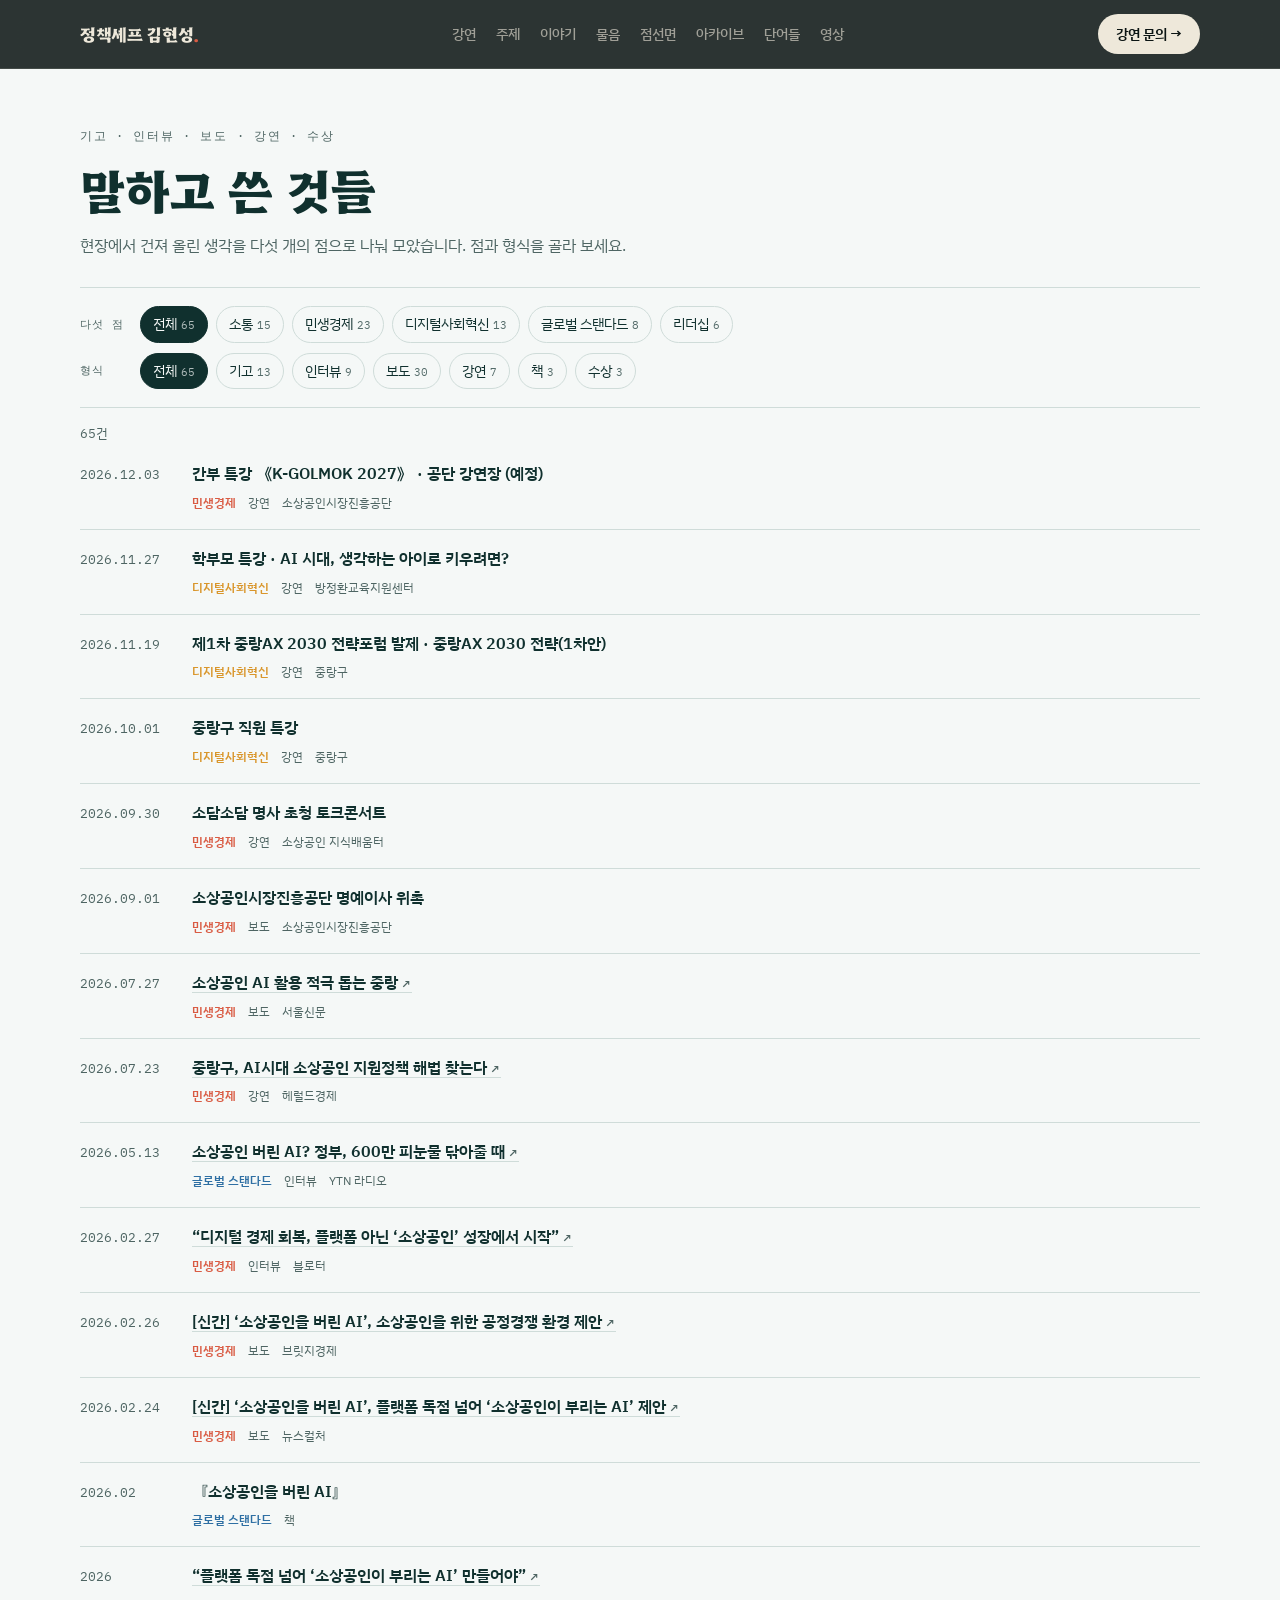
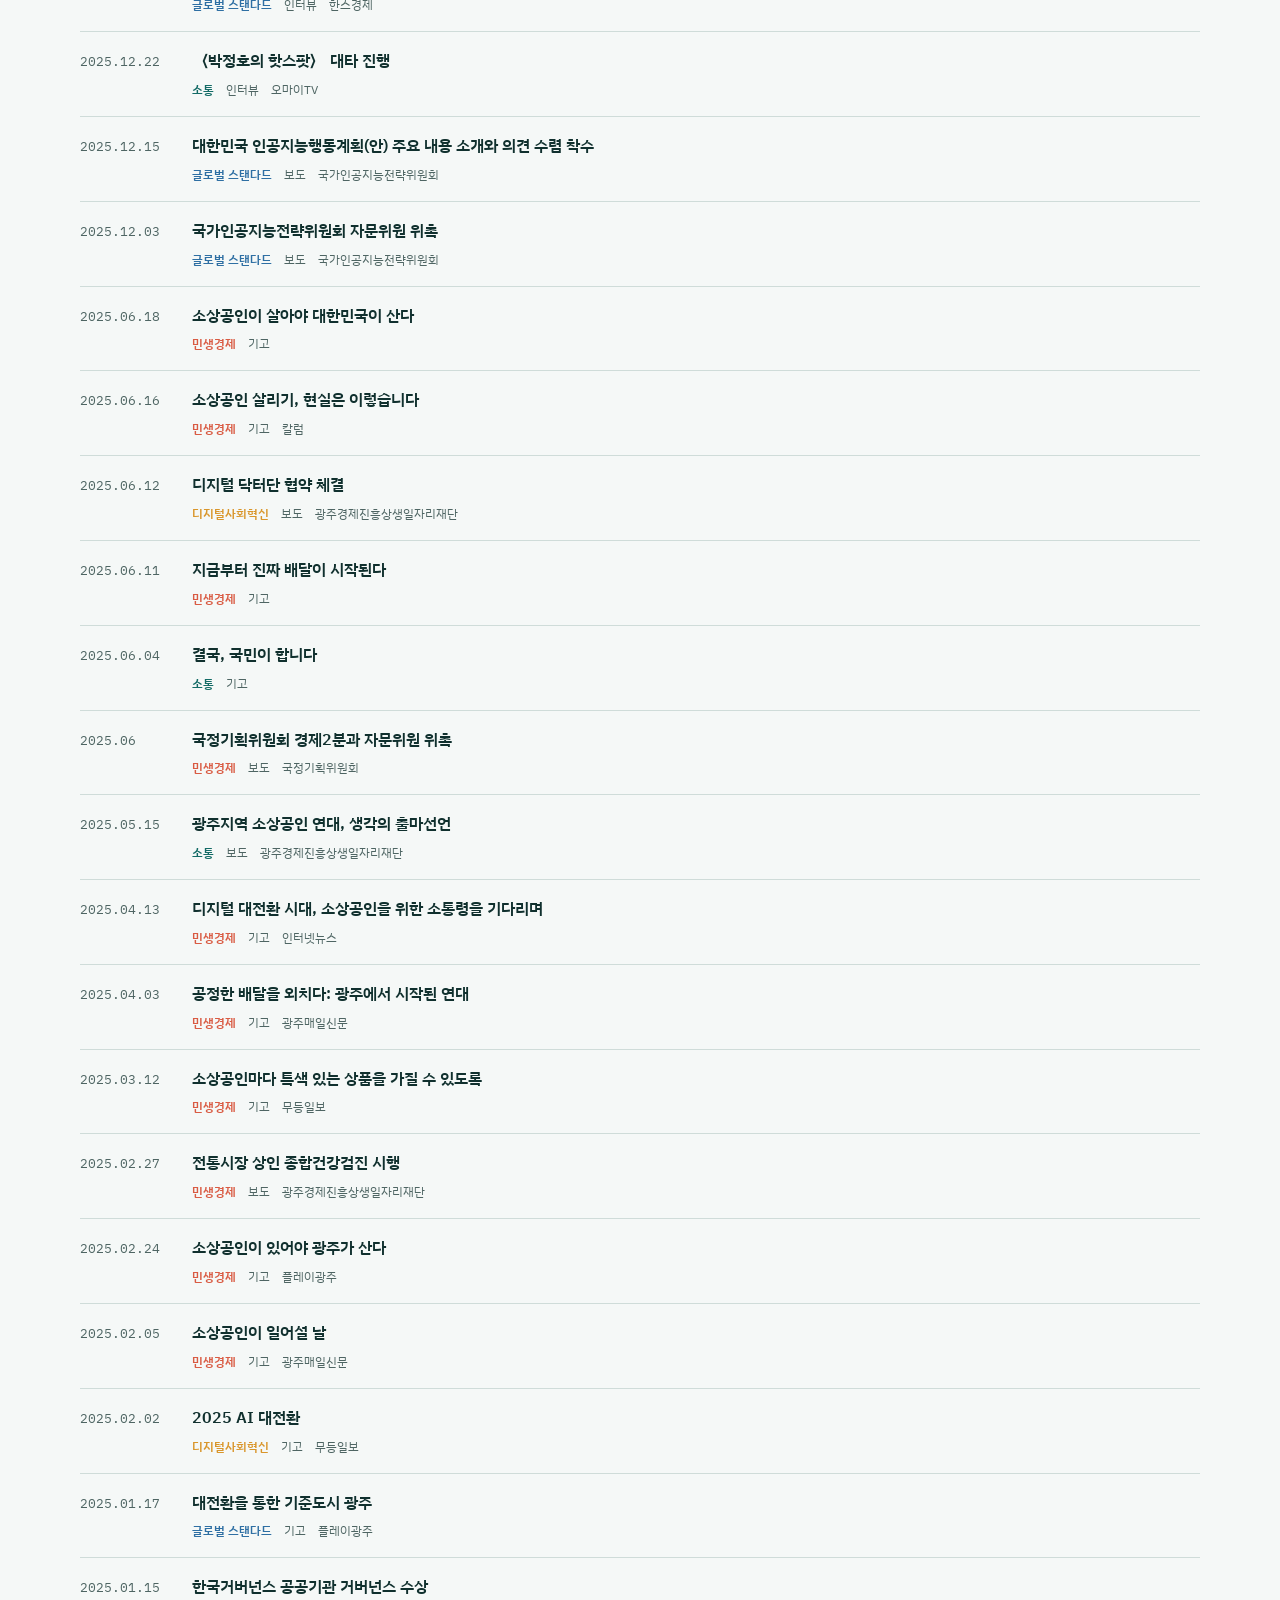
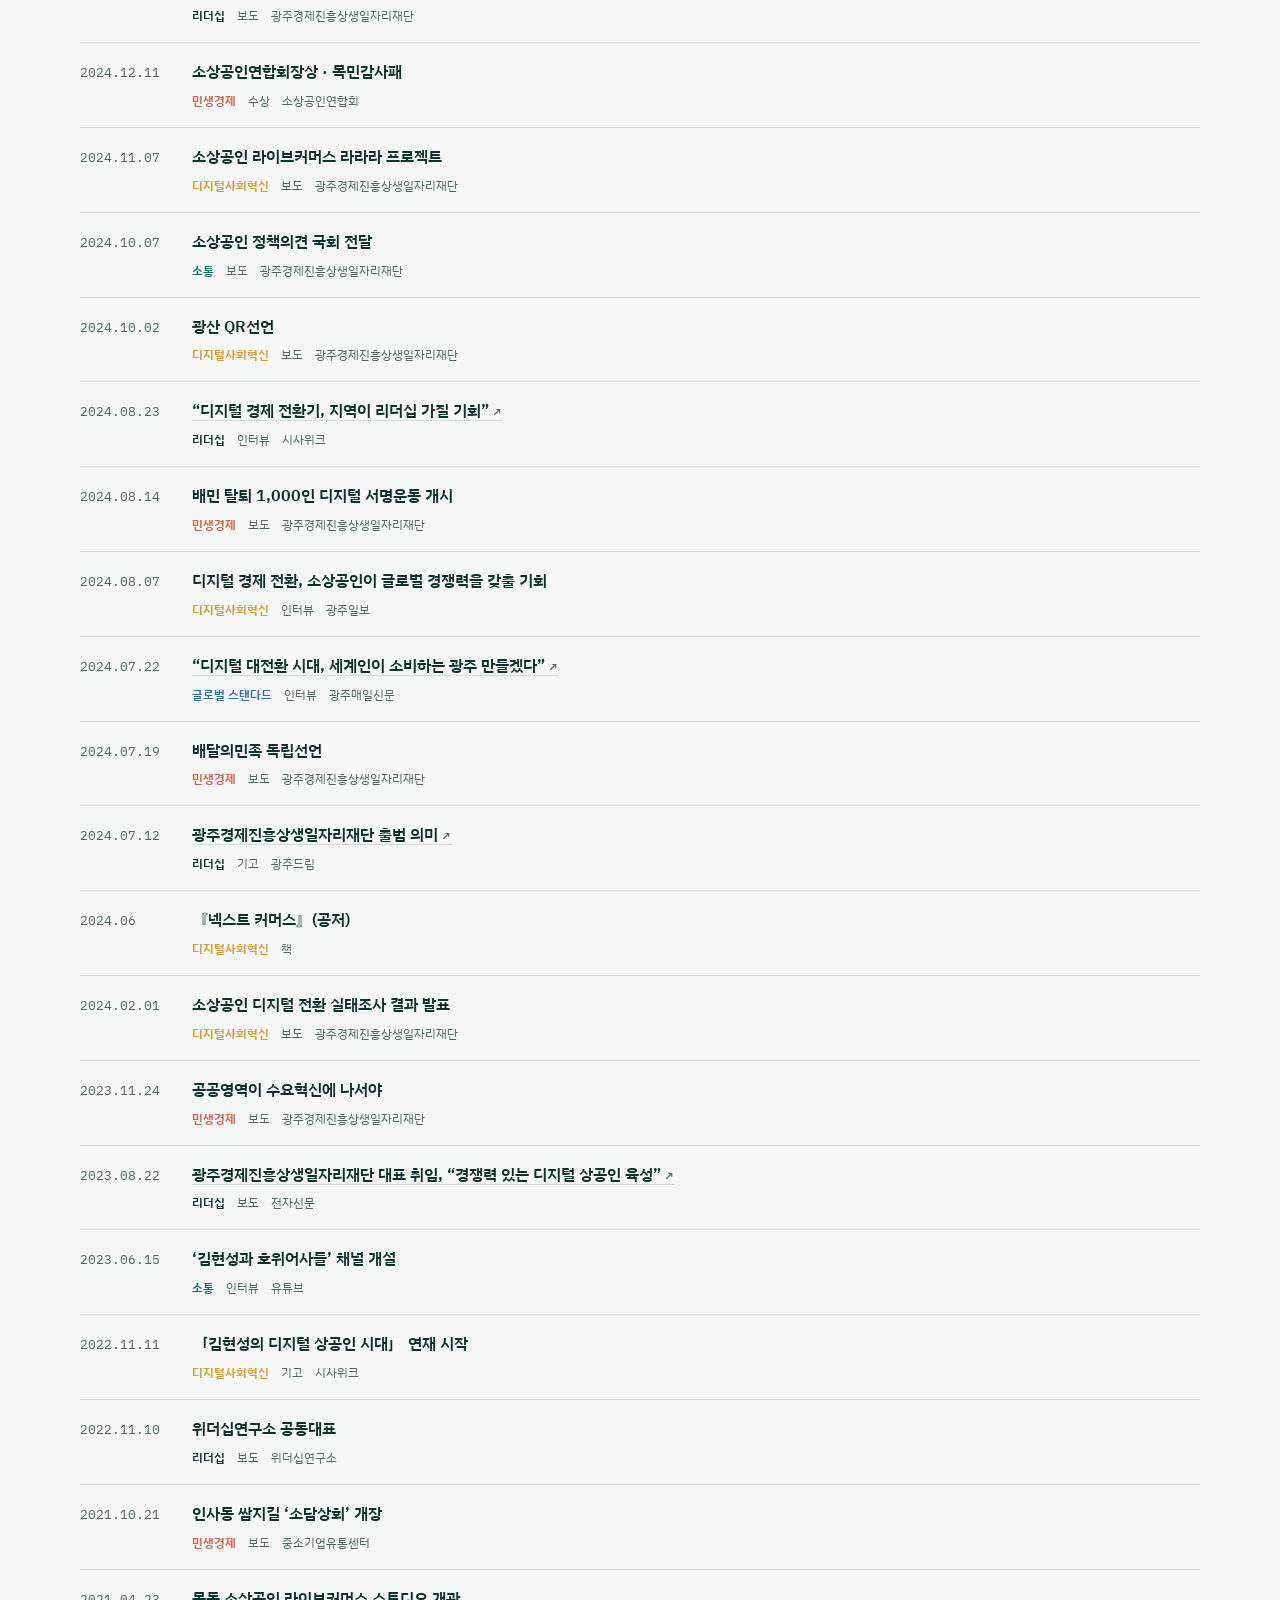
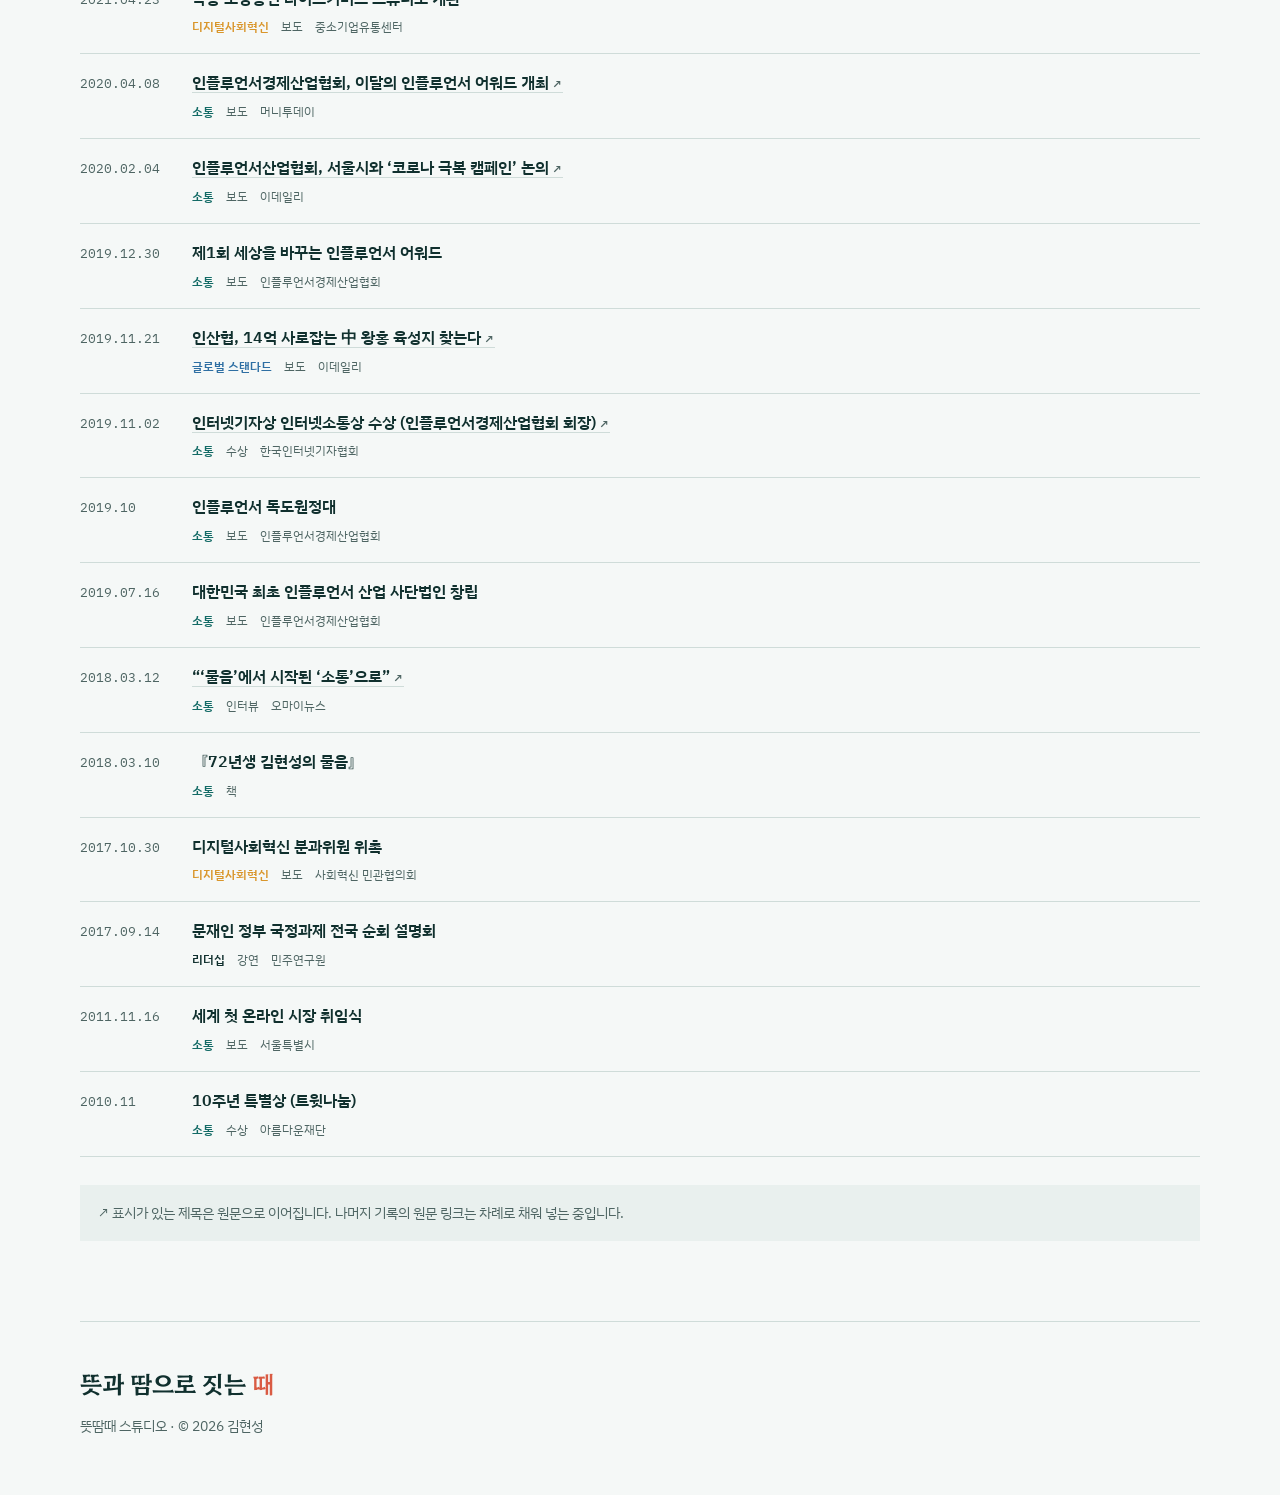
==== commit a6c17b75: "12.3 소진공 특강 장소(공단 강연장) 표기 Co-Authored-By: Claude Opus 5.5 <noreply@anthropic.com> Claude-Session: ht" ====
--- a/archive.html
+++ b/archive.html
@@ -81,7 +81,7 @@
 const TYPES=["기고","인터뷰","보도","강연","책","수상"];
 // [date, type, outlet, title, pillar]
 const ITEMS=[
-["2026.12.03","강연","소상공인시장진흥공단","간부 특강 《K-GOLMOK 2027》 (예정)","minsaeng"],
+["2026.12.03","강연","소상공인시장진흥공단","간부 특강 《K-GOLMOK 2027》 · 공단 강연장 (예정)","minsaeng"],
 ["2026.11.27","강연","방정환교육지원센터","학부모 특강 · AI 시대, 생각하는 아이로 키우려면?","digital"],
 ["2026.11.19","강연","중랑구","제1차 중랑AX 2030 전략포럼 발제 · 중랑AX 2030 전략(1차안)","digital"],
 ["2026.09.01","보도","소상공인시장진흥공단","소상공인시장진흥공단 명예이사 위촉","minsaeng"],
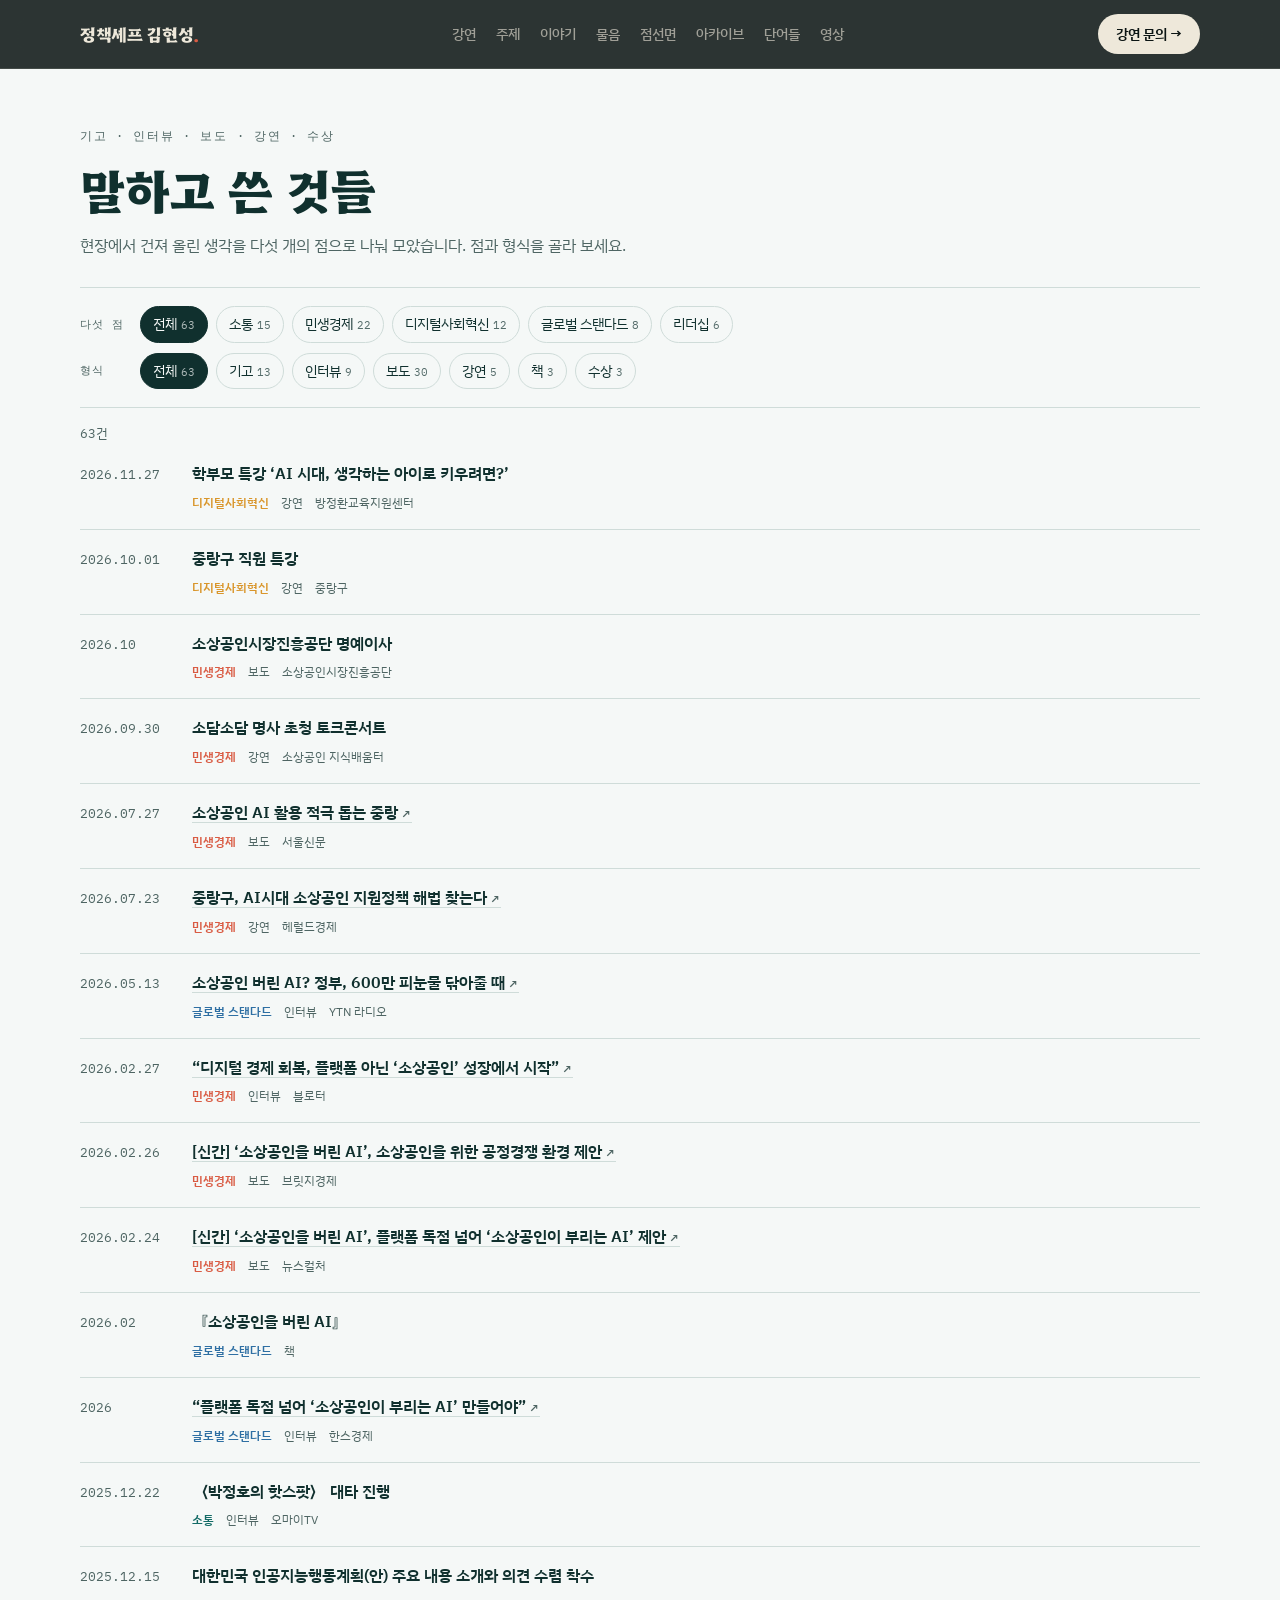
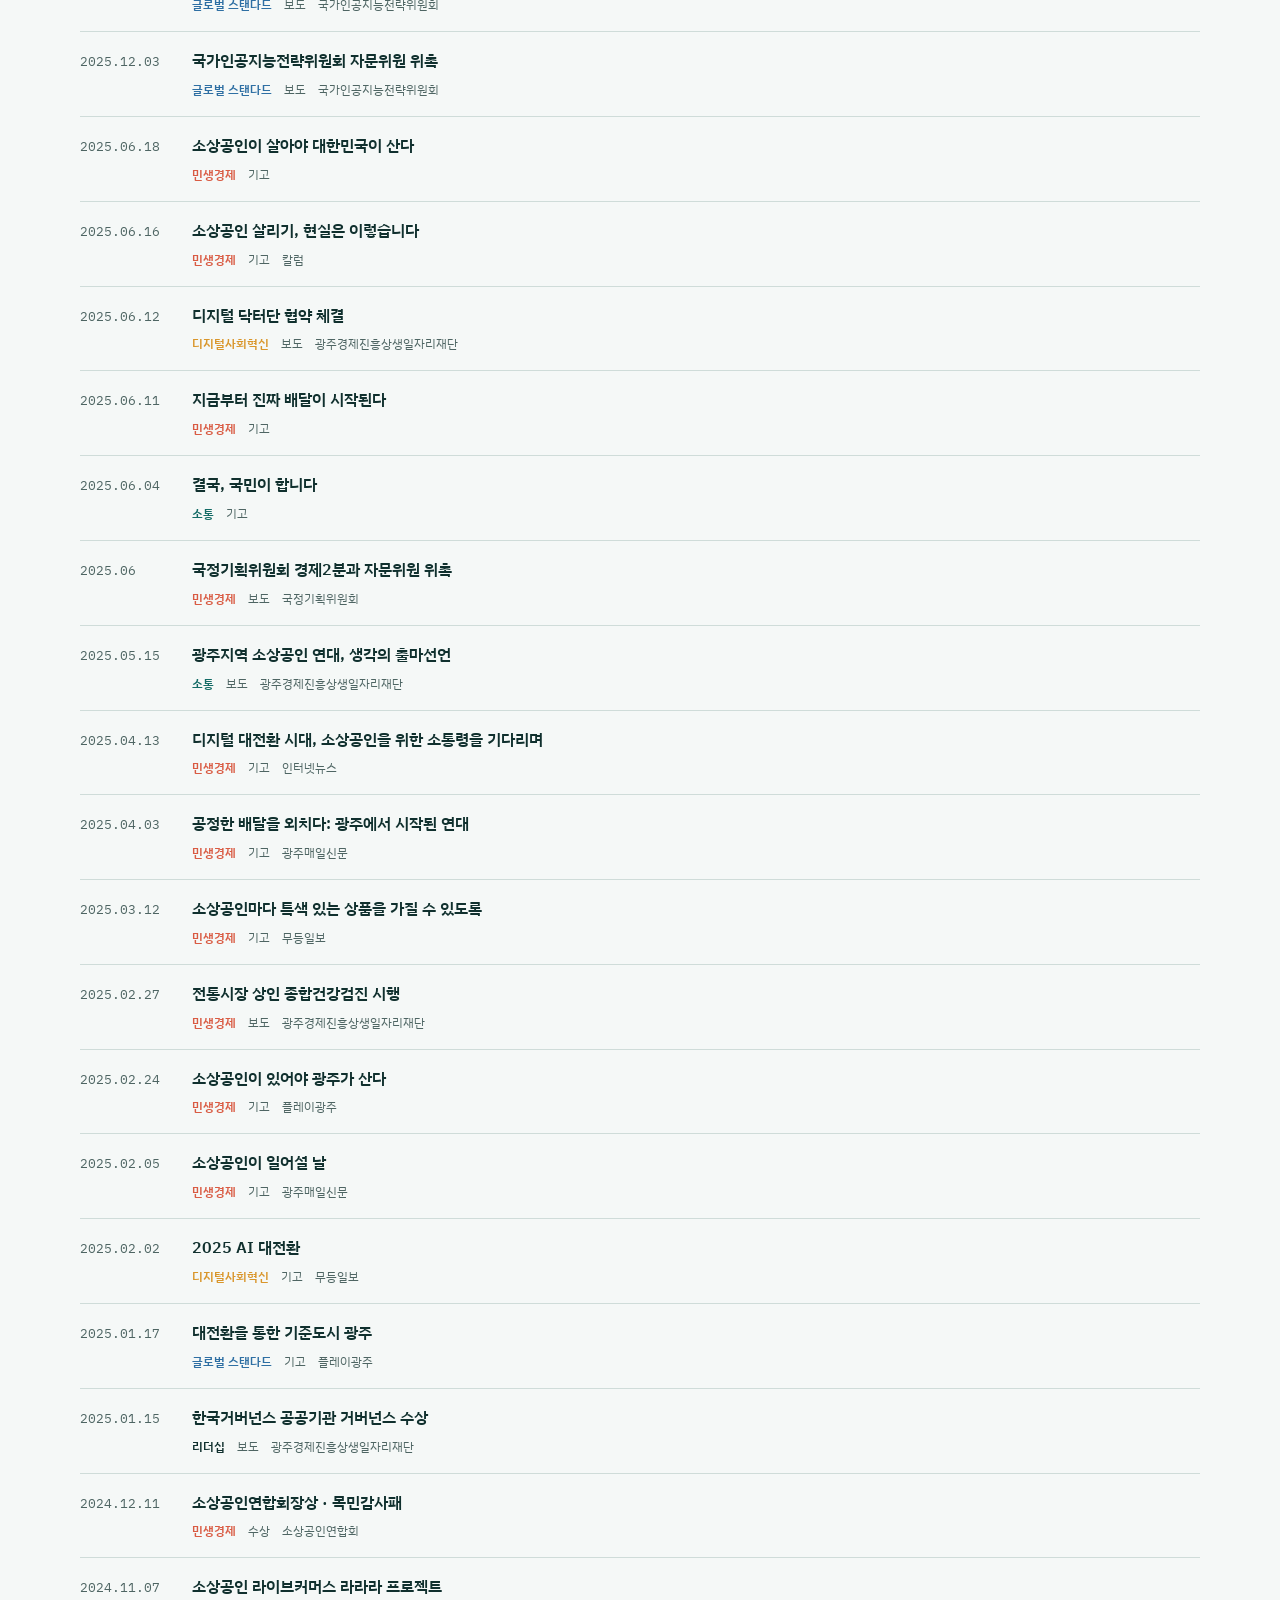
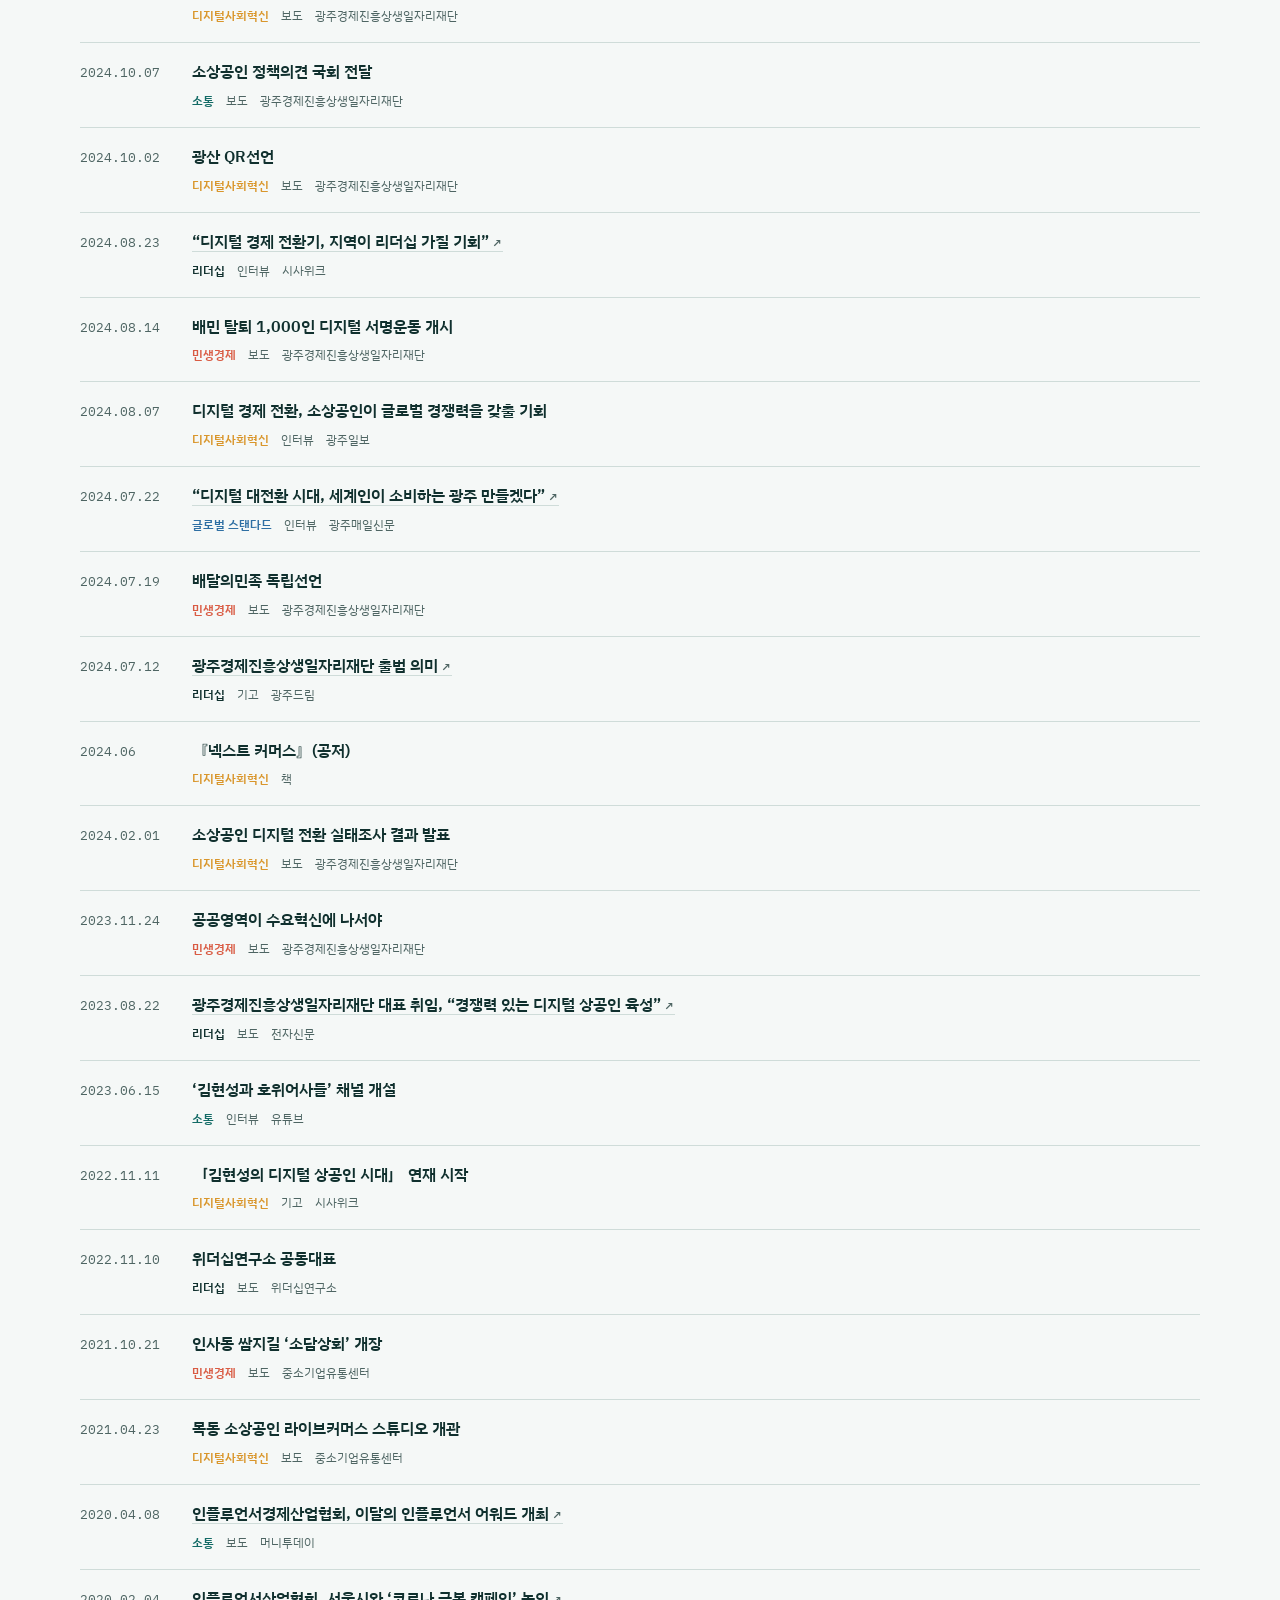
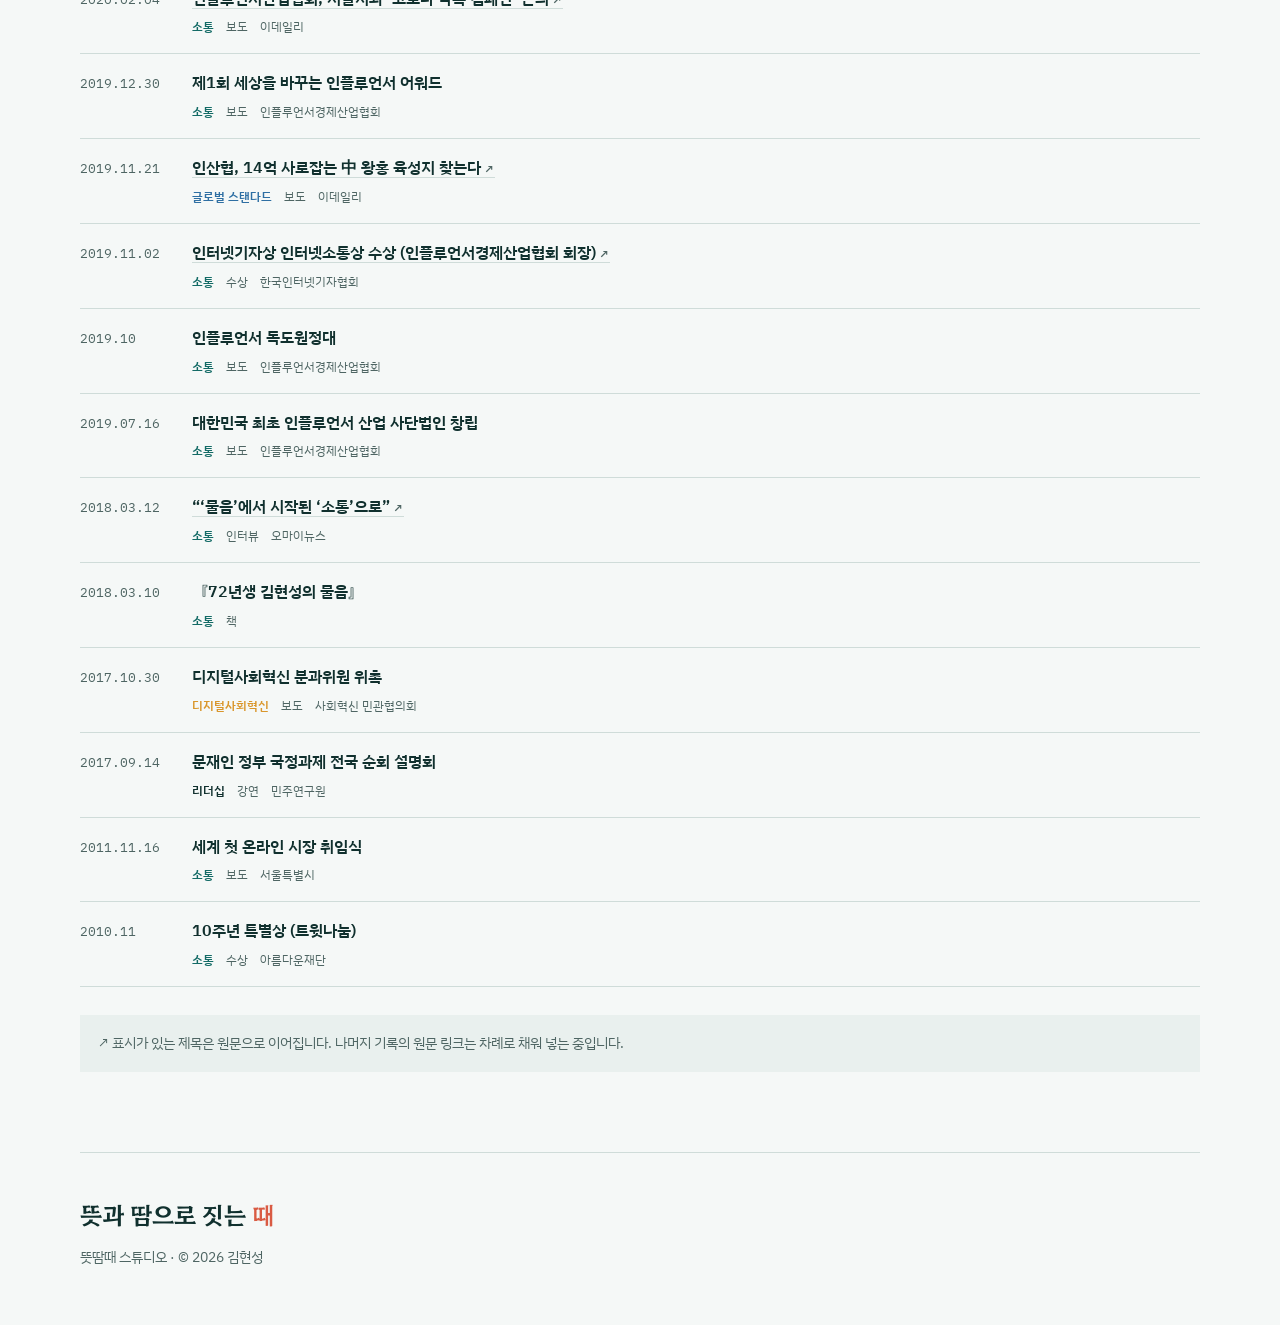
==== commit 3d7e413b: "방정환교육지원센터 학부모 특강(11.27) 반영: 현장 사진 2장, 강연 목록·아카이브 Co-Authored-By: Claude Fable 5.2 <noreply@anthropic" ====
--- a/archive.html
+++ b/archive.html
@@ -11,7 +11,6 @@
 <meta name="twitter:card" content="summary_large_image">
 <link rel="icon" href="favicon.svg" type="image/svg+xml">
 <title>김현성 아카이브</title>
-<link rel="canonical" href="https://policychef.vercel.app/archive.html">
 <style>html{color-scheme:light}body{margin:0}img{max-width:100%}[hidden]{display:none!important}</style>
 <link rel="preconnect" href="https://fonts.googleapis.com">
 <link rel="preconnect" href="https://fonts.gstatic.com" crossorigin>
@@ -81,10 +80,7 @@
 const TYPES=["기고","인터뷰","보도","강연","책","수상"];
 // [date, type, outlet, title, pillar]
 const ITEMS=[
-["2026.12.03","강연","소상공인시장진흥공단","간부 특강 《K-GOLMOK 2027》 · 공단 강연장 (예정)","minsaeng"],
-["2026.11.27","강연","방정환교육지원센터","학부모 특강 · AI 시대, 생각하는 아이로 키우려면?","digital"],
-["2026.11.19","강연","중랑구","제1차 중랑AX 2030 전략포럼 발제 · 중랑AX 2030 전략(1차안)","digital"],
-["2026.09.01","보도","소상공인시장진흥공단","소상공인시장진흥공단 명예이사 위촉","minsaeng"],
+["2026.10","보도","소상공인시장진흥공단","소상공인시장진흥공단 명예이사","minsaeng"],
 ["2025.12.03","보도","국가인공지능전략위원회","국가인공지능전략위원회 자문위원 위촉","global"],
 ["2025.12.22","인터뷰","오마이TV","〈박정호의 핫스팟〉 대타 진행","sotong"],
 ["2025.06","보도","국정기획위원회","국정기획위원회 경제2분과 자문위원 위촉","minsaeng"],
@@ -117,6 +113,7 @@
  ["2019.11.21","보도","이데일리","인산협, 14억 사로잡는 中 왕홍 육성지 찾는다","global","https://edaily.co.kr/News/Read?mediaCodeNo=257&newsId=03043846622688016"],
  ["2019.11.02","수상","한국인터넷기자협회","인터넷기자상 인터넷소통상 수상 (인플루언서경제산업협회 회장)","sotong","https://www.kijanews.co.kr/5411"],
  ["2018.03.12","인터뷰","오마이뉴스","“‘물음’에서 시작된 ‘소통’으로”","sotong","http://www.ohmynews.com/NWS_Web/View/at_pg.aspx?CNTN_CD=A0002413041"],
+ ["2026.11.27","강연","방정환교육지원센터","학부모 특강 ‘AI 시대, 생각하는 아이로 키우려면?’","digital"],
  ["2026.10.01","강연","중랑구","중랑구 직원 특강","digital"],
  ["2026.09.30","강연","소상공인 지식배움터","소담소담 명사 초청 토크콘서트","minsaeng"],
  ["2026.02","책","","『소상공인을 버린 AI』","global"],
